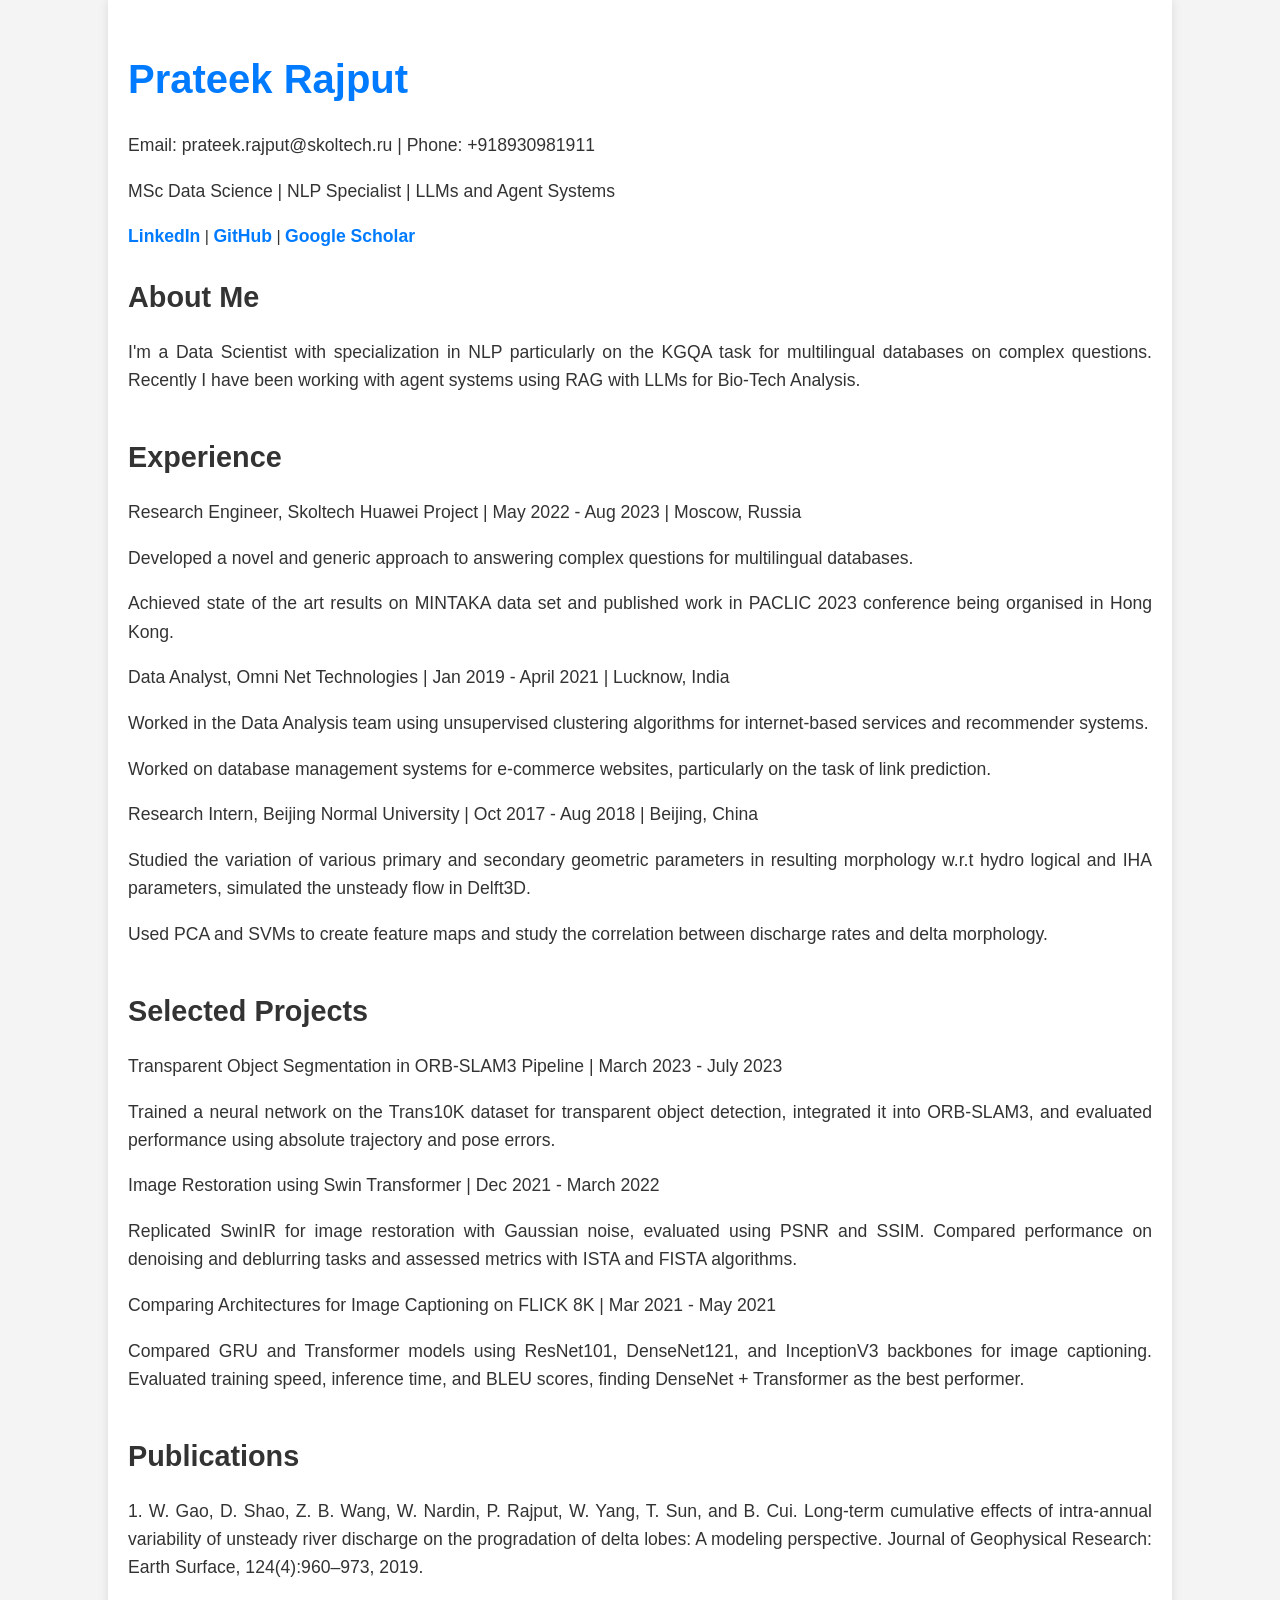
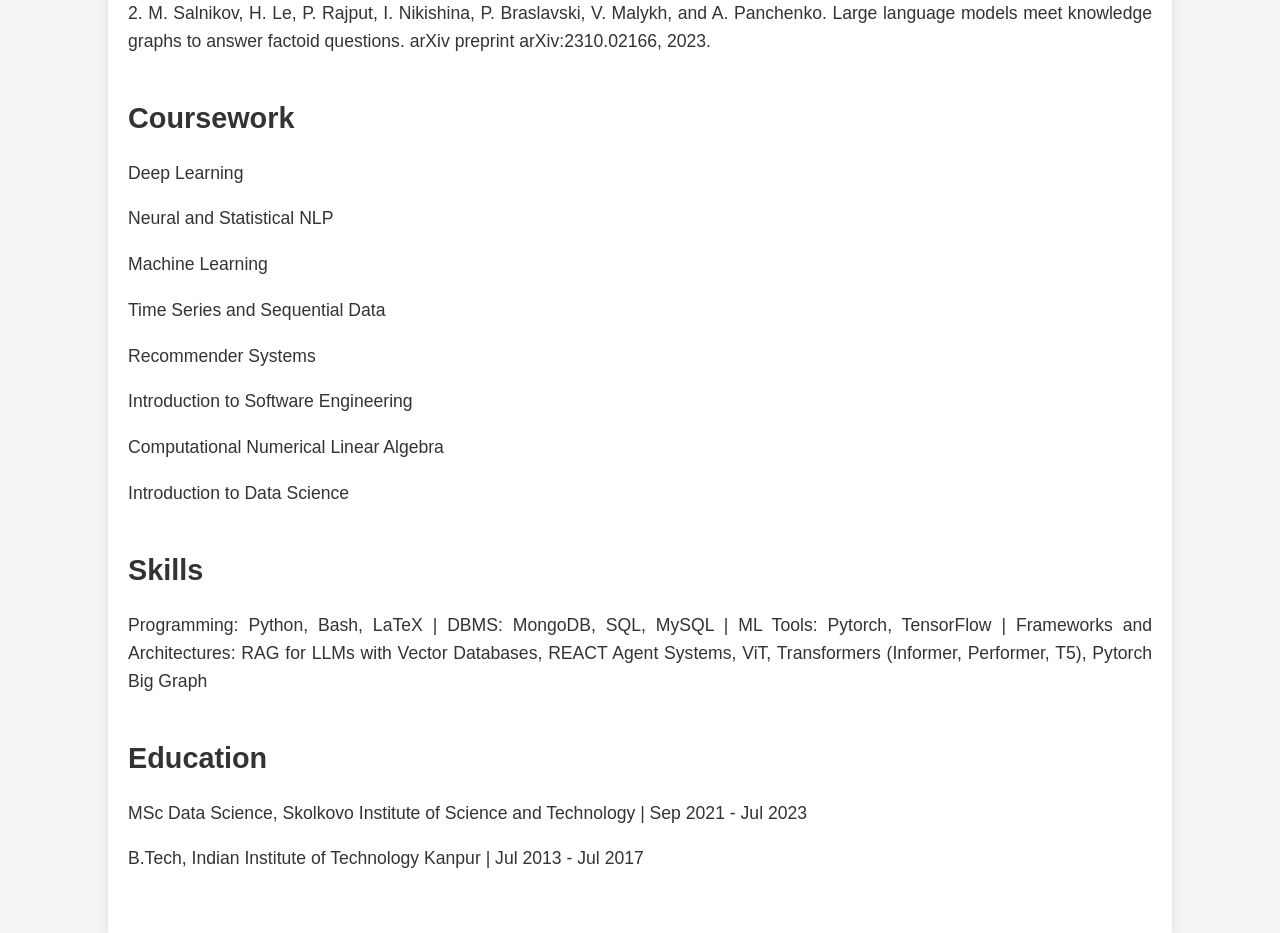
==== index.html @ d23acfc5 "resume up" ====
<!DOCTYPE html>
<html>
<head>
    <title>Prateek Rajput</title>
    <link rel="stylesheet" type="text/css" href="style.css">
</head>
<body>
    <div class="container">
        <h1>Prateek Rajput</h1>
        <p>Email: prateek.rajput@skoltech.ru | Phone: +918930981911</p>
        <p>MSc Data Science | NLP Specialist | LLMs and Agent Systems</p>
        <div class="social-links">
            <a href="https://www.linkedin.com/in/prateek-rajput-aa13436b/">LinkedIn</a> |
            <a href="https://github.com/pkrajput">GitHub</a> |
            <a href="https://scholar.google.com/citations?user=JIFPZRUAAAAJ&hl=en">Google Scholar</a>
        </div>
        <section>
            <h2>About Me</h2>
            <p>I'm a Data Scientist with specialization in NLP particularly on the KGQA task for multilingual databases on complex questions. Recently I have been working with agent systems using RAG with LLMs for Bio-Tech Analysis.</p>
        </section>
        <section>
            <h2>Experience</h2>
            <p>Research Engineer, Skoltech Huawei Project | May 2022 - Aug 2023 | Moscow, Russia</p>
            <p>Developed a novel and generic approach to answering complex questions for multilingual databases.</p>
            <p>Achieved state of the art results on MINTAKA data set and published work in PACLIC 2023 conference being organised in Hong Kong.</p>
            <p>Data Analyst, Omni Net Technologies | Jan 2019 - April 2021 | Lucknow, India</p>
            <p>Worked in the Data Analysis team using unsupervised clustering algorithms for internet-based services and recommender systems.</p>
            <p>Worked on database management systems for e-commerce websites, particularly on the task of link prediction.</p>
            <p>Research Intern, Beijing Normal University | Oct 2017 - Aug 2018 | Beijing, China</p>
            <p>Studied the variation of various primary and secondary geometric parameters in resulting morphology w.r.t hydro logical and IHA parameters, simulated the unsteady flow in Delft3D.</p>
            <p>Used PCA and SVMs to create feature maps and study the correlation between discharge rates and delta morphology.</p>
        </section>
        <section>
            <h2>Selected Projects</h2>
            <p>Transparent Object Segmentation in ORB-SLAM3 Pipeline | March 2023 - July 2023</p>
            <p>Trained a neural network on the Trans10K dataset for transparent object detection, integrated it into ORB-SLAM3, and evaluated performance using absolute trajectory and pose errors.</p>
            <p>Image Restoration using Swin Transformer | Dec 2021 - March 2022</p>
            <p>Replicated SwinIR for image restoration with Gaussian noise, evaluated using PSNR and SSIM. Compared performance on denoising and deblurring tasks and assessed metrics with ISTA and FISTA algorithms.</p>
            <p>Comparing Architectures for Image Captioning on FLICK 8K | Mar 2021 - May 2021</p>
            <p>Compared GRU and Transformer models using ResNet101, DenseNet121, and InceptionV3 backbones for image captioning. Evaluated training speed, inference time, and BLEU scores, finding DenseNet + Transformer as the best performer.</p>

        </section>
        <section>
            <h2>Publications</h2>
            <p>1. W. Gao, D. Shao, Z. B. Wang, W. Nardin, P. Rajput, W. Yang, T. Sun, and B. Cui. Long-term cumulative effects of intra-annual variability of unsteady river discharge on the progradation of delta lobes: A modeling perspective. Journal of Geophysical Research: Earth Surface, 124(4):960–973, 2019.</p>
            <p>2. M. Salnikov, H. Le, P. Rajput, I. Nikishina, P. Braslavski, V. Malykh, and A. Panchenko. Large language models meet knowledge graphs to answer factoid questions. arXiv preprint arXiv:2310.02166, 2023.</p>
        </section>
        <section>
            <h2>Coursework</h2>
            <p>Deep Learning</p>
            <p>Neural and Statistical NLP</p>
            <p>Machine Learning</p>
            <p>Time Series and Sequential Data</p>
            <p>Recommender Systems</p>
            <p>Introduction to Software Engineering</p>
            <p>Computational Numerical Linear Algebra</p>
            <p>Introduction to Data Science</p>

        </section>
        <section>
            <h2>Skills</h2>
            <p>Programming: Python, Bash, LaTeX | DBMS: MongoDB, SQL, MySQL | ML Tools: Pytorch, TensorFlow | Frameworks and Architectures: RAG for LLMs with Vector Databases, REACT Agent Systems, ViT, Transformers (Informer, Performer, T5), Pytorch Big Graph</p>
        </section>
        <section>
            <h2>Education</h2>
            <p>MSc Data Science, Skolkovo Institute of Science and Technology | Sep 2021 - Jul 2023</p>
            <p>B.Tech, Indian Institute of Technology Kanpur | Jul 2013 - Jul 2017</p>
        </section>
    </div>
</body>
</html>
---- style.css ----
body {
    font-family: 'Arial', sans-serif;
    background-color: #f4f4f4;
    color: #333;
    line-height: 1.6;
    margin: 0;
    padding: 0;
}

.container {
    width: 80%;
    margin: auto;
    background-color: white;
    padding: 20px;
    box-shadow: 0 0 10px rgba(0, 0, 0, 0.1);
}

h1 {
    color: #007bff;
    font-size: 2.5em;
    margin-bottom: 0.5em;
}

h2 {
    color: #333;
    font-size: 1.8em;
    margin-bottom: 0.3em;
}

p, a {
    font-size: 1.1em;
    color: #333;
}

.social-links {
    margin-bottom: 20px;
}

.social-links a {
    color: #007bff;
    text-decoration: none;
    font-weight: bold;
}

.social-links a:hover {
    color: #0056b3;
}

section {
    margin-bottom: 40px;
}

section p {
    margin-bottom: 10px;
    text-align: justify;
}

a:hover {
    text-decoration: underline;
}

@media screen and (max-width: 768px) {
    .container {
        width: 95%;
    }
}
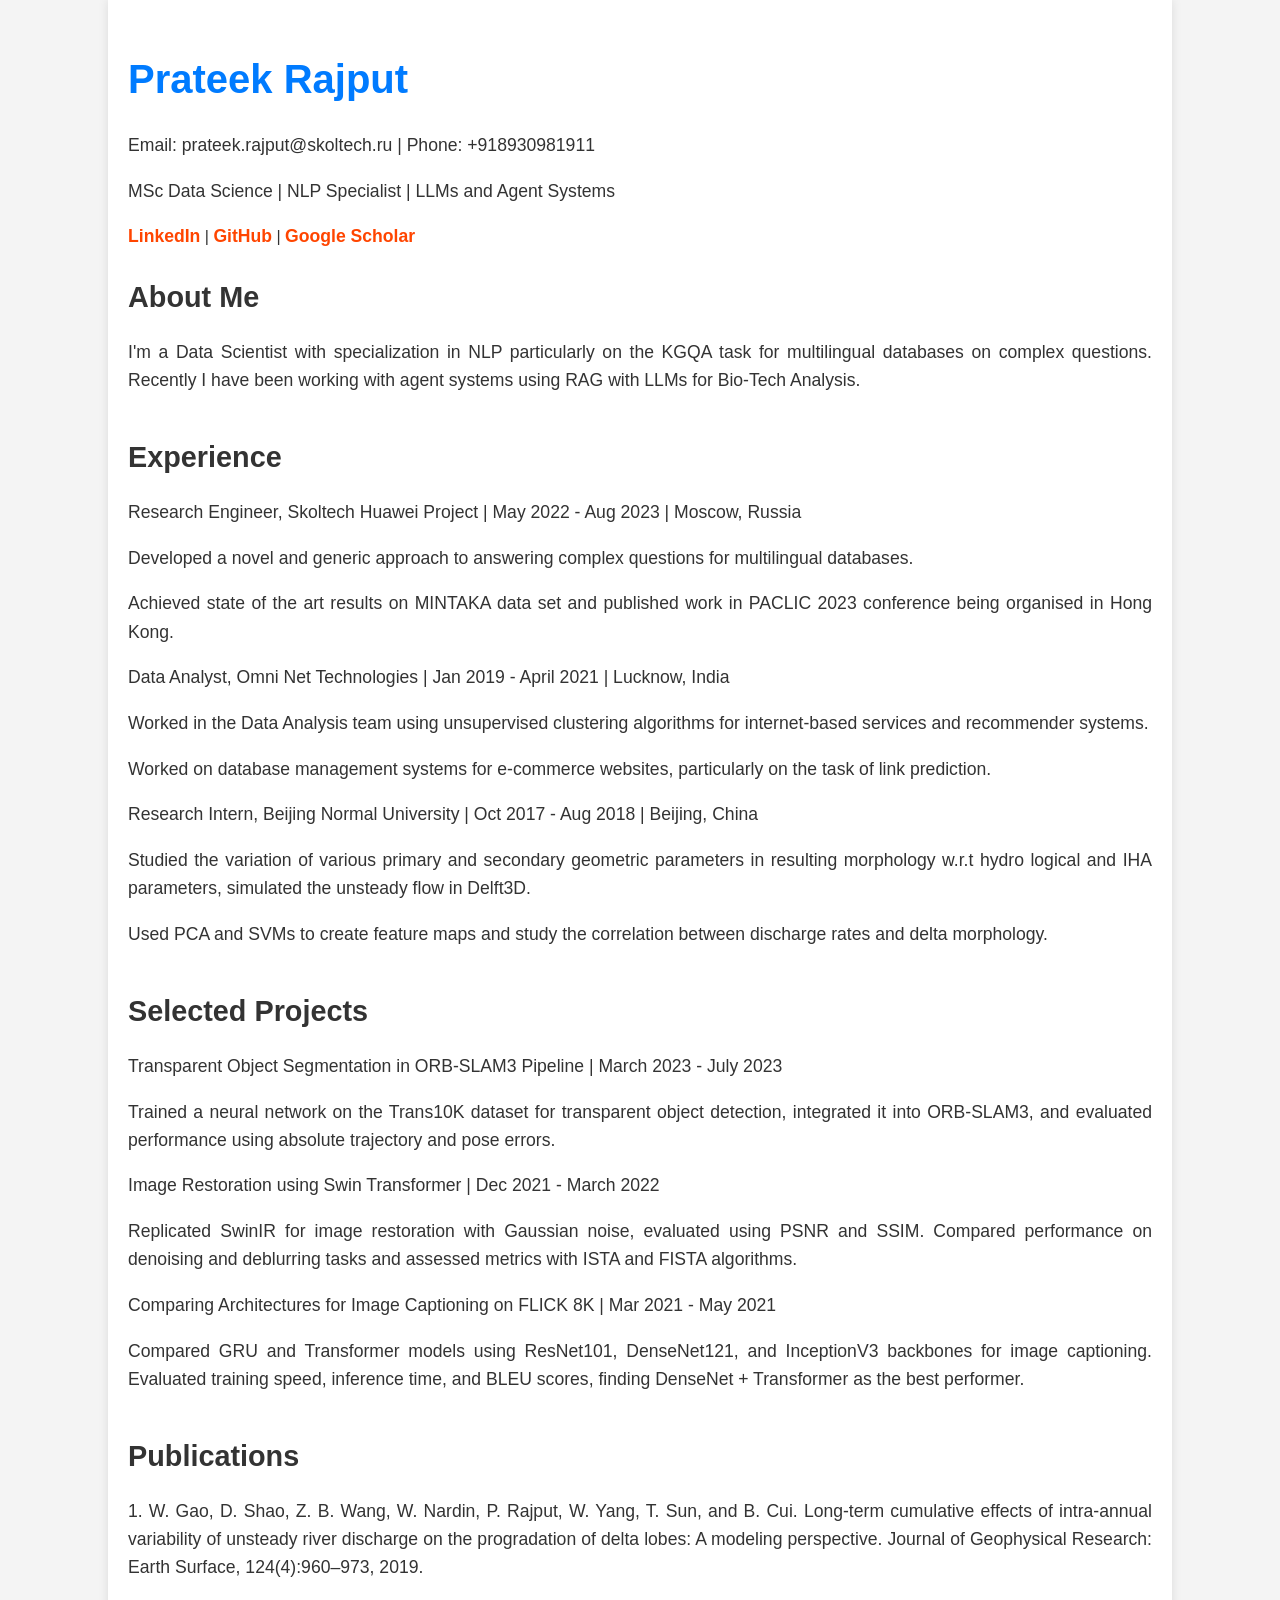
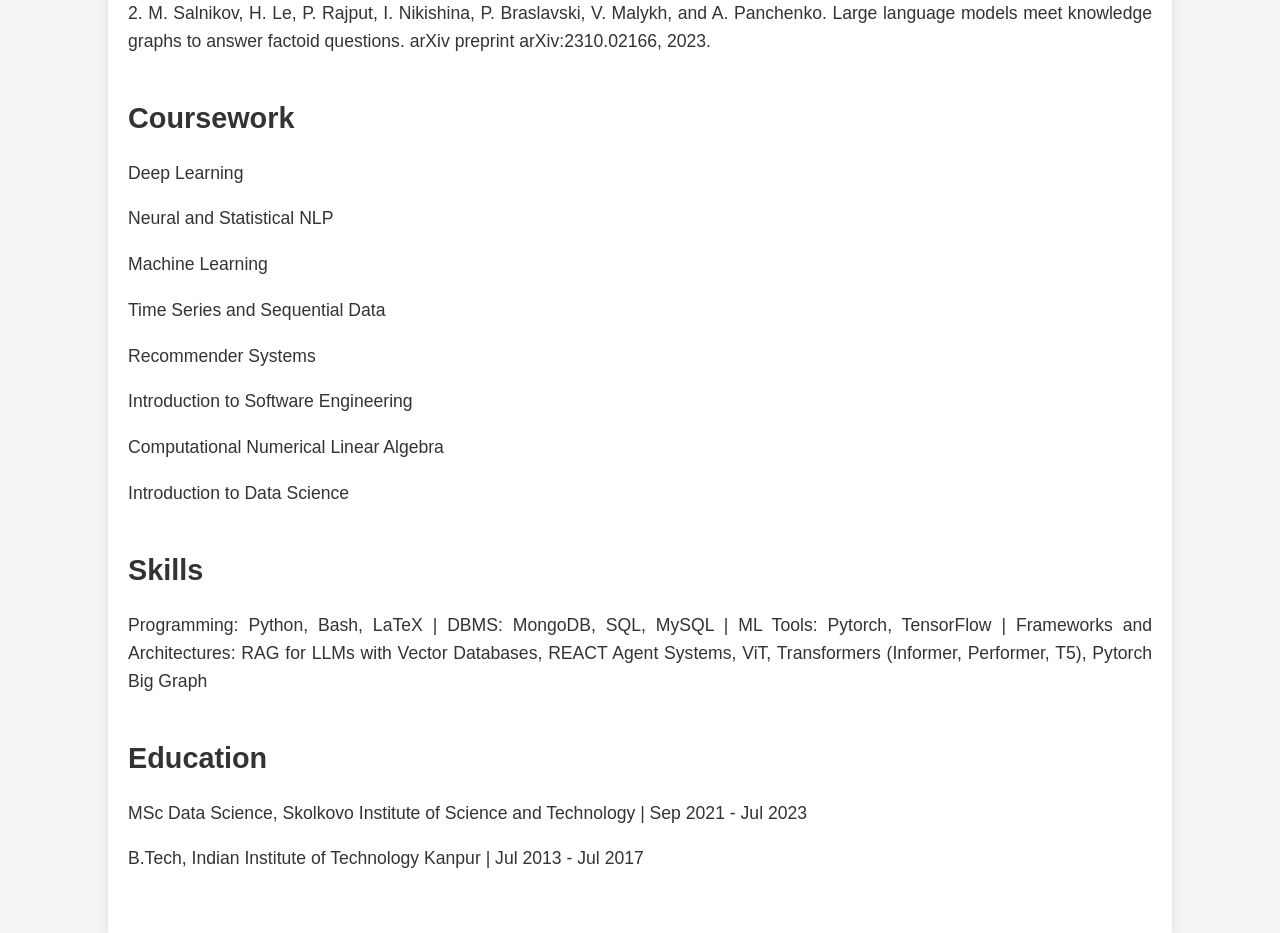
==== commit 50892a01: "alignment of profile" ====
--- a/index.html
+++ b/index.html
@@ -1,71 +1,70 @@
 <!DOCTYPE html>
+
 <html>
 <head>
-    <title>Prateek Rajput</title>
-    <link rel="stylesheet" type="text/css" href="style.css">
+<title>Prateek Rajput</title>
+<link href="style.css" rel="stylesheet" type="text/css"/>
 </head>
 <body>
-    <div class="container">
-        <h1>Prateek Rajput</h1>
-        <p>Email: prateek.rajput@skoltech.ru | Phone: +918930981911</p>
-        <p>MSc Data Science | NLP Specialist | LLMs and Agent Systems</p>
-        <div class="social-links">
-            <a href="https://www.linkedin.com/in/prateek-rajput-aa13436b/">LinkedIn</a> |
+<div class="container">
+<h1>Prateek Rajput</h1>
+<p>Email: prateek.rajput@skoltech.ru | Phone: +918930981911</p>
+<p>MSc Data Science | NLP Specialist | LLMs and Agent Systems</p>
+<div class="social-links">
+<a href="https://www.linkedin.com/in/prateek-rajput-aa13436b/">LinkedIn</a> |
             <a href="https://github.com/pkrajput">GitHub</a> |
-            <a href="https://scholar.google.com/citations?user=JIFPZRUAAAAJ&hl=en">Google Scholar</a>
-        </div>
-        <section>
-            <h2>About Me</h2>
-            <p>I'm a Data Scientist with specialization in NLP particularly on the KGQA task for multilingual databases on complex questions. Recently I have been working with agent systems using RAG with LLMs for Bio-Tech Analysis.</p>
-        </section>
-        <section>
-            <h2>Experience</h2>
-            <p>Research Engineer, Skoltech Huawei Project | May 2022 - Aug 2023 | Moscow, Russia</p>
-            <p>Developed a novel and generic approach to answering complex questions for multilingual databases.</p>
-            <p>Achieved state of the art results on MINTAKA data set and published work in PACLIC 2023 conference being organised in Hong Kong.</p>
-            <p>Data Analyst, Omni Net Technologies | Jan 2019 - April 2021 | Lucknow, India</p>
-            <p>Worked in the Data Analysis team using unsupervised clustering algorithms for internet-based services and recommender systems.</p>
-            <p>Worked on database management systems for e-commerce websites, particularly on the task of link prediction.</p>
-            <p>Research Intern, Beijing Normal University | Oct 2017 - Aug 2018 | Beijing, China</p>
-            <p>Studied the variation of various primary and secondary geometric parameters in resulting morphology w.r.t hydro logical and IHA parameters, simulated the unsteady flow in Delft3D.</p>
-            <p>Used PCA and SVMs to create feature maps and study the correlation between discharge rates and delta morphology.</p>
-        </section>
-        <section>
-            <h2>Selected Projects</h2>
-            <p>Transparent Object Segmentation in ORB-SLAM3 Pipeline | March 2023 - July 2023</p>
-            <p>Trained a neural network on the Trans10K dataset for transparent object detection, integrated it into ORB-SLAM3, and evaluated performance using absolute trajectory and pose errors.</p>
-            <p>Image Restoration using Swin Transformer | Dec 2021 - March 2022</p>
-            <p>Replicated SwinIR for image restoration with Gaussian noise, evaluated using PSNR and SSIM. Compared performance on denoising and deblurring tasks and assessed metrics with ISTA and FISTA algorithms.</p>
-            <p>Comparing Architectures for Image Captioning on FLICK 8K | Mar 2021 - May 2021</p>
-            <p>Compared GRU and Transformer models using ResNet101, DenseNet121, and InceptionV3 backbones for image captioning. Evaluated training speed, inference time, and BLEU scores, finding DenseNet + Transformer as the best performer.</p>
-
-        </section>
-        <section>
-            <h2>Publications</h2>
-            <p>1. W. Gao, D. Shao, Z. B. Wang, W. Nardin, P. Rajput, W. Yang, T. Sun, and B. Cui. Long-term cumulative effects of intra-annual variability of unsteady river discharge on the progradation of delta lobes: A modeling perspective. Journal of Geophysical Research: Earth Surface, 124(4):960–973, 2019.</p>
-            <p>2. M. Salnikov, H. Le, P. Rajput, I. Nikishina, P. Braslavski, V. Malykh, and A. Panchenko. Large language models meet knowledge graphs to answer factoid questions. arXiv preprint arXiv:2310.02166, 2023.</p>
-        </section>
-        <section>
-            <h2>Coursework</h2>
-            <p>Deep Learning</p>
-            <p>Neural and Statistical NLP</p>
-            <p>Machine Learning</p>
-            <p>Time Series and Sequential Data</p>
-            <p>Recommender Systems</p>
-            <p>Introduction to Software Engineering</p>
-            <p>Computational Numerical Linear Algebra</p>
-            <p>Introduction to Data Science</p>
-
-        </section>
-        <section>
-            <h2>Skills</h2>
-            <p>Programming: Python, Bash, LaTeX | DBMS: MongoDB, SQL, MySQL | ML Tools: Pytorch, TensorFlow | Frameworks and Architectures: RAG for LLMs with Vector Databases, REACT Agent Systems, ViT, Transformers (Informer, Performer, T5), Pytorch Big Graph</p>
-        </section>
-        <section>
-            <h2>Education</h2>
-            <p>MSc Data Science, Skolkovo Institute of Science and Technology | Sep 2021 - Jul 2023</p>
-            <p>B.Tech, Indian Institute of Technology Kanpur | Jul 2013 - Jul 2017</p>
-        </section>
-    </div>
+            <a href="https://scholar.google.com/citations?user=JIFPZRUAAAAJ&amp;hl=en">Google Scholar</a>
+</div>
+<section>
+<h2>About Me</h2>
+<p>I'm a Data Scientist with specialization in NLP particularly on the KGQA task for multilingual databases on complex questions. Recently I have been working with agent systems using RAG with LLMs for Bio-Tech Analysis.</p>
+</section>
+<section>
+<h2>Experience</h2>
+<p>Research Engineer, Skoltech Huawei Project | May 2022 - Aug 2023 | Moscow, Russia</p>
+<p>Developed a novel and generic approach to answering complex questions for multilingual databases.</p>
+<p>Achieved state of the art results on MINTAKA data set and published work in PACLIC 2023 conference being organised in Hong Kong.</p>
+<p>Data Analyst, Omni Net Technologies | Jan 2019 - April 2021 | Lucknow, India</p>
+<p>Worked in the Data Analysis team using unsupervised clustering algorithms for internet-based services and recommender systems.</p>
+<p>Worked on database management systems for e-commerce websites, particularly on the task of link prediction.</p>
+<p>Research Intern, Beijing Normal University | Oct 2017 - Aug 2018 | Beijing, China</p>
+<p>Studied the variation of various primary and secondary geometric parameters in resulting morphology w.r.t hydro logical and IHA parameters, simulated the unsteady flow in Delft3D.</p>
+<p>Used PCA and SVMs to create feature maps and study the correlation between discharge rates and delta morphology.</p>
+</section>
+<section>
+<h2>Selected Projects</h2>
+<p>Transparent Object Segmentation in ORB-SLAM3 Pipeline | March 2023 - July 2023</p>
+<p>Trained a neural network on the Trans10K dataset for transparent object detection, integrated it into ORB-SLAM3, and evaluated performance using absolute trajectory and pose errors.</p>
+<p>Image Restoration using Swin Transformer | Dec 2021 - March 2022</p>
+<p>Replicated SwinIR for image restoration with Gaussian noise, evaluated using PSNR and SSIM. Compared performance on denoising and deblurring tasks and assessed metrics with ISTA and FISTA algorithms.</p>
+<p>Comparing Architectures for Image Captioning on FLICK 8K | Mar 2021 - May 2021</p>
+<p>Compared GRU and Transformer models using ResNet101, DenseNet121, and InceptionV3 backbones for image captioning. Evaluated training speed, inference time, and BLEU scores, finding DenseNet + Transformer as the best performer.</p>
+</section>
+<section>
+<h2>Publications</h2>
+<p>1. W. Gao, D. Shao, Z. B. Wang, W. Nardin, P. Rajput, W. Yang, T. Sun, and B. Cui. Long-term cumulative effects of intra-annual variability of unsteady river discharge on the progradation of delta lobes: A modeling perspective. Journal of Geophysical Research: Earth Surface, 124(4):960–973, 2019.</p>
+<p>2. M. Salnikov, H. Le, P. Rajput, I. Nikishina, P. Braslavski, V. Malykh, and A. Panchenko. Large language models meet knowledge graphs to answer factoid questions. arXiv preprint arXiv:2310.02166, 2023.</p>
+</section>
+<section>
+<h2>Coursework</h2>
+<p>Deep Learning</p>
+<p>Neural and Statistical NLP</p>
+<p>Machine Learning</p>
+<p>Time Series and Sequential Data</p>
+<p>Recommender Systems</p>
+<p>Introduction to Software Engineering</p>
+<p>Computational Numerical Linear Algebra</p>
+<p>Introduction to Data Science</p>
+</section>
+<section>
+<h2>Skills</h2>
+<p>Programming: Python, Bash, LaTeX | DBMS: MongoDB, SQL, MySQL | ML Tools: Pytorch, TensorFlow | Frameworks and Architectures: RAG for LLMs with Vector Databases, REACT Agent Systems, ViT, Transformers (Informer, Performer, T5), Pytorch Big Graph</p>
+</section>
+<section>
+<h2>Education</h2>
+<p>MSc Data Science, Skolkovo Institute of Science and Technology | Sep 2021 - Jul 2023</p>
+<p>B.Tech, Indian Institute of Technology Kanpur | Jul 2013 - Jul 2017</p>
+</section>
+</div>
 </body>
 </html>
--- a/style.css
+++ b/style.css
@@ -36,14 +36,15 @@
     margin-bottom: 20px;
 }
 
-.social-links a {
-    color: #007bff;
+.social-links a, a {
+    color: #ff4500; /* Distinct color for links */
     text-decoration: none;
     font-weight: bold;
 }
 
-.social-links a:hover {
-    color: #0056b3;
+.social-links a:hover, a:hover {
+    color: #cc3700;
+    text-decoration: underline;
 }
 
 section {
@@ -55,8 +56,19 @@
     text-align: justify;
 }
 
-a:hover {
-    text-decoration: underline;
+/* Specific styles for Experience and Projects */
+section p.date-header {
+    font-size: 1.2em;
+    margin-bottom: 5px; /* Less spacing for header */
+}
+
+section p.description {
+    margin-top: 0px; /* More spacing for description */
+}
+
+/* Publications text color */
+section h2.publications {
+    color: #008080;
 }
 
 @media screen and (max-width: 768px) {
@@ -64,3 +76,6 @@
         width: 95%;
     }
 }
+
+
+.smaller-text { font-size: 0.9em; }
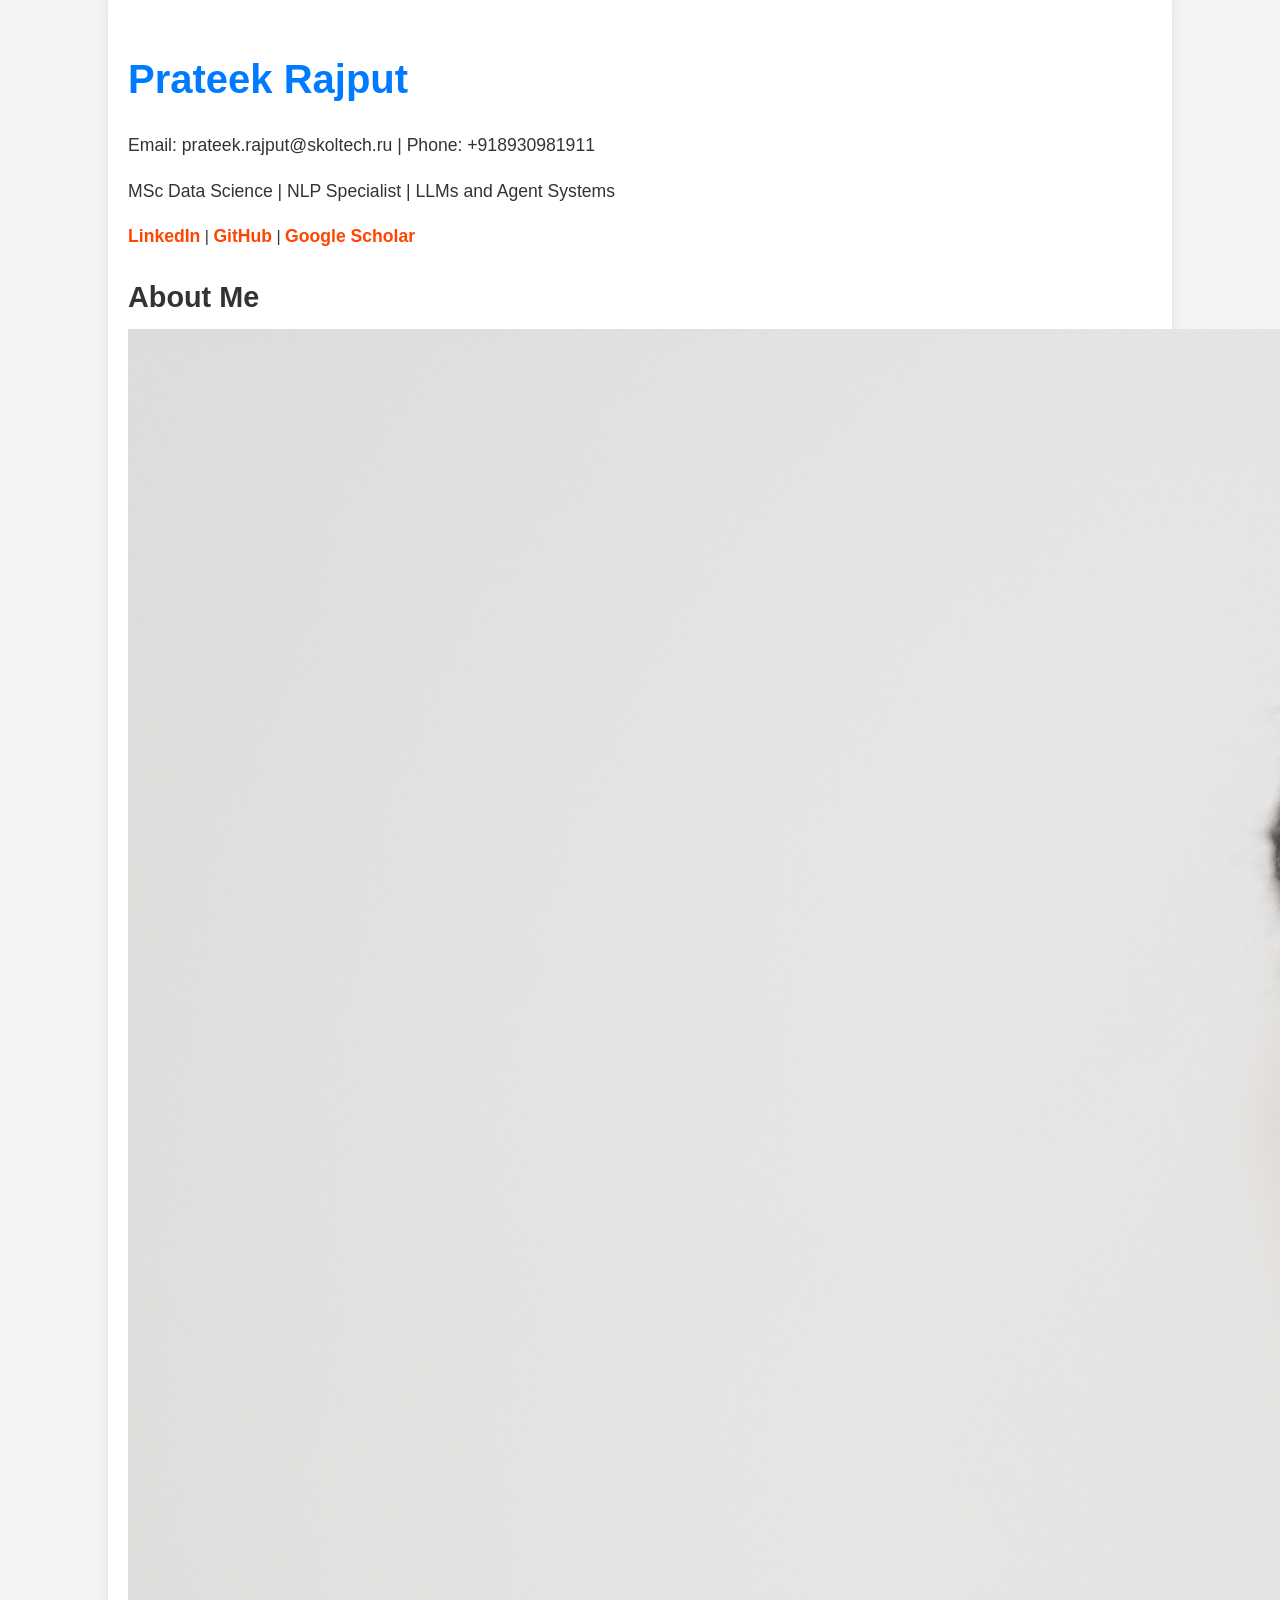
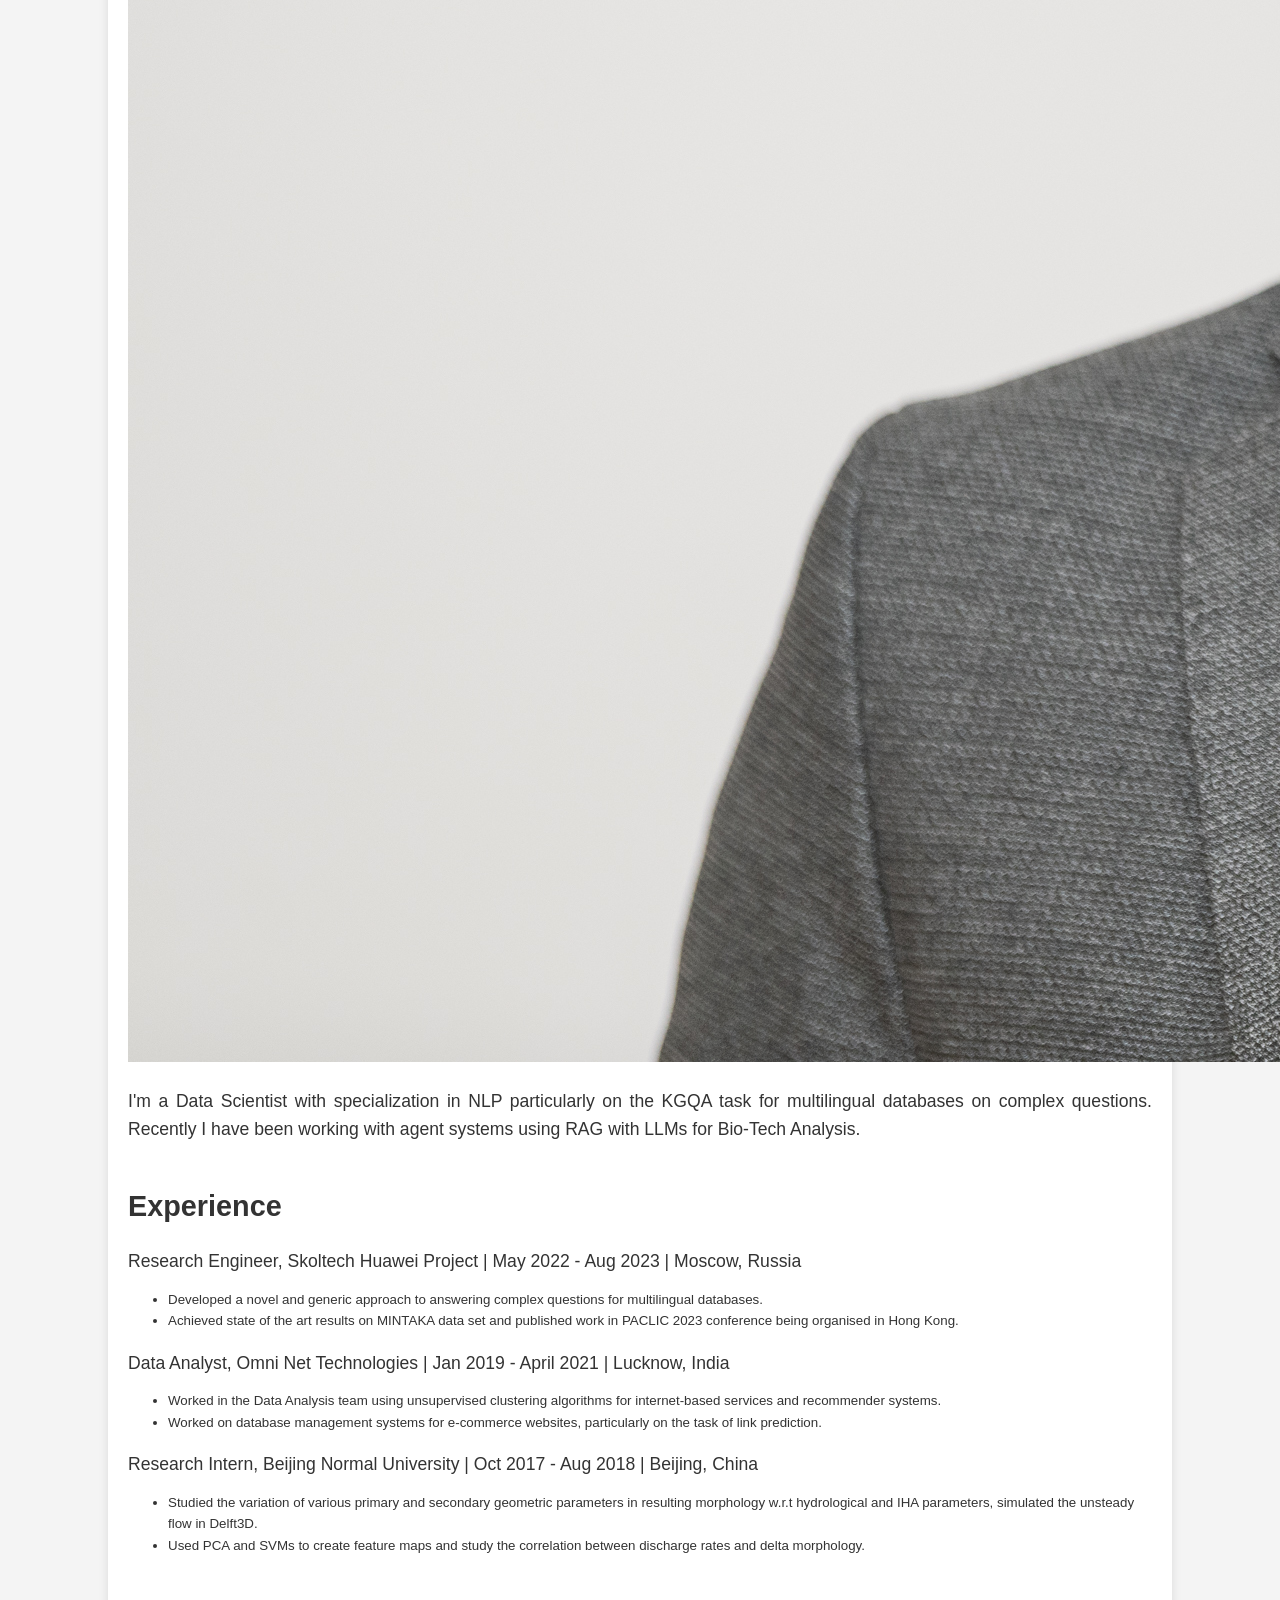
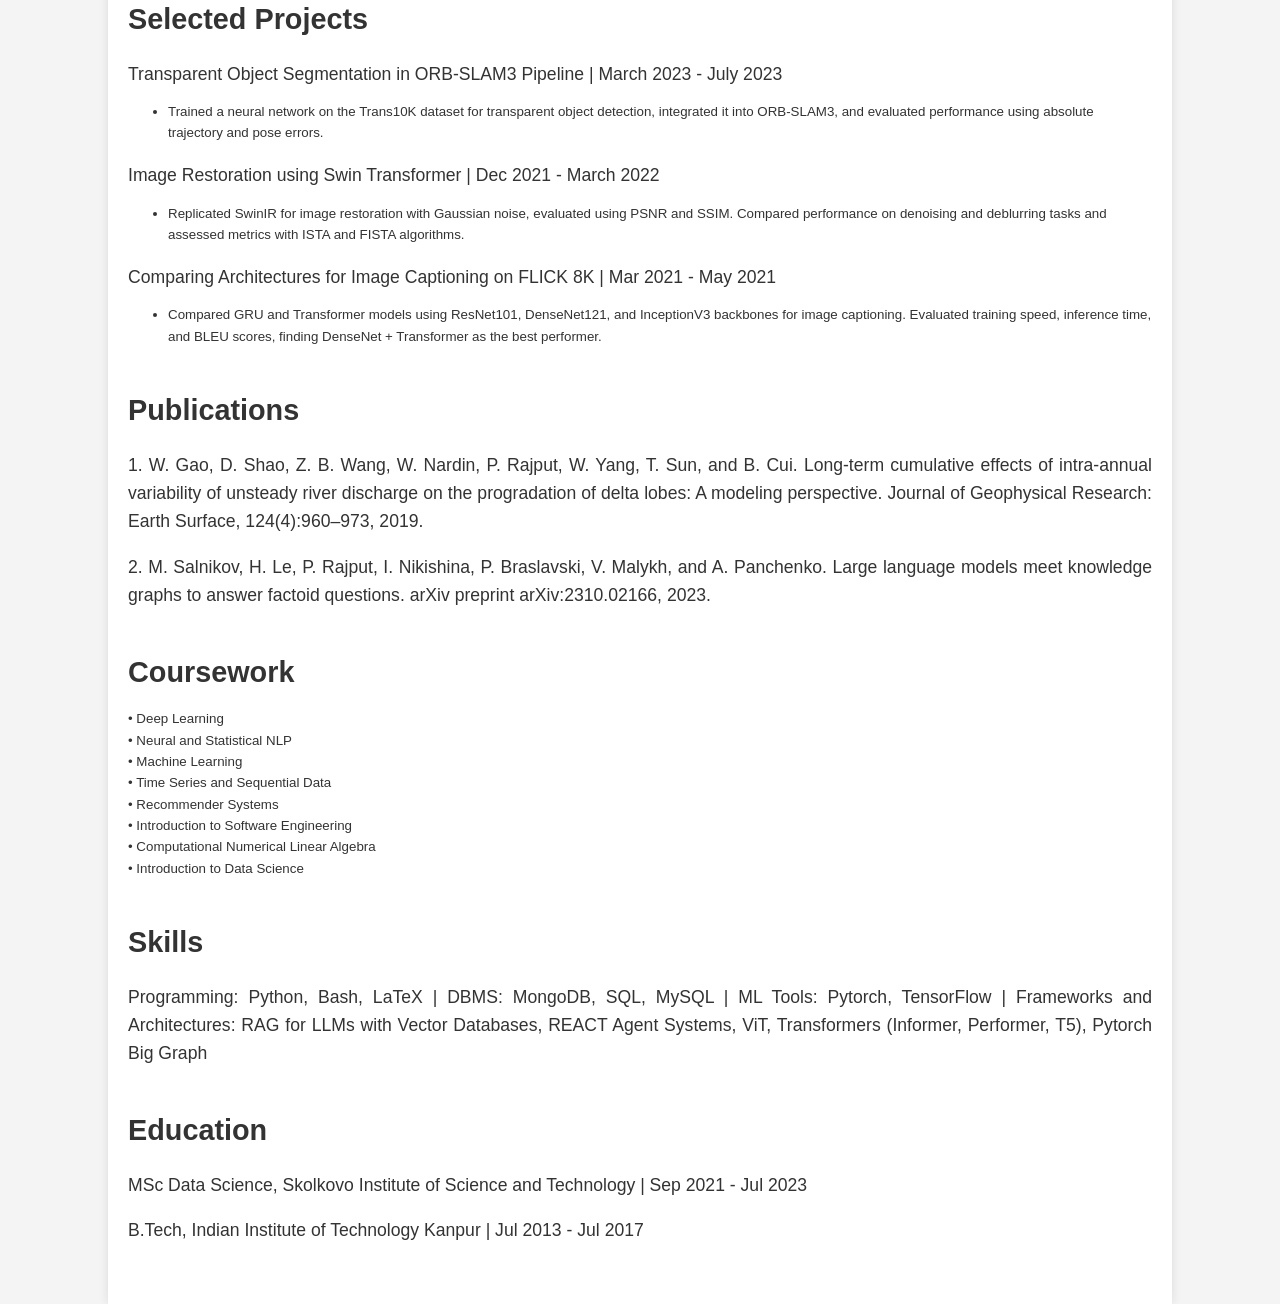
==== commit 1e3d15b6: "image added" ====
--- a/index.html
+++ b/index.html
@@ -7,64 +7,80 @@
 </head>
 <body>
 <div class="container">
-<h1>Prateek Rajput</h1>
-<p>Email: prateek.rajput@skoltech.ru | Phone: +918930981911</p>
-<p>MSc Data Science | NLP Specialist | LLMs and Agent Systems</p>
-<div class="social-links">
-<a href="https://www.linkedin.com/in/prateek-rajput-aa13436b/">LinkedIn</a> |
-            <a href="https://github.com/pkrajput">GitHub</a> |
-            <a href="https://scholar.google.com/citations?user=JIFPZRUAAAAJ&amp;hl=en">Google Scholar</a>
-</div>
-<section>
-<h2>About Me</h2>
-<p>I'm a Data Scientist with specialization in NLP particularly on the KGQA task for multilingual databases on complex questions. Recently I have been working with agent systems using RAG with LLMs for Bio-Tech Analysis.</p>
-</section>
-<section>
-<h2>Experience</h2>
-<p>Research Engineer, Skoltech Huawei Project | May 2022 - Aug 2023 | Moscow, Russia</p>
-<p>Developed a novel and generic approach to answering complex questions for multilingual databases.</p>
-<p>Achieved state of the art results on MINTAKA data set and published work in PACLIC 2023 conference being organised in Hong Kong.</p>
-<p>Data Analyst, Omni Net Technologies | Jan 2019 - April 2021 | Lucknow, India</p>
-<p>Worked in the Data Analysis team using unsupervised clustering algorithms for internet-based services and recommender systems.</p>
-<p>Worked on database management systems for e-commerce websites, particularly on the task of link prediction.</p>
-<p>Research Intern, Beijing Normal University | Oct 2017 - Aug 2018 | Beijing, China</p>
-<p>Studied the variation of various primary and secondary geometric parameters in resulting morphology w.r.t hydro logical and IHA parameters, simulated the unsteady flow in Delft3D.</p>
-<p>Used PCA and SVMs to create feature maps and study the correlation between discharge rates and delta morphology.</p>
-</section>
-<section>
-<h2>Selected Projects</h2>
-<p>Transparent Object Segmentation in ORB-SLAM3 Pipeline | March 2023 - July 2023</p>
-<p>Trained a neural network on the Trans10K dataset for transparent object detection, integrated it into ORB-SLAM3, and evaluated performance using absolute trajectory and pose errors.</p>
-<p>Image Restoration using Swin Transformer | Dec 2021 - March 2022</p>
-<p>Replicated SwinIR for image restoration with Gaussian noise, evaluated using PSNR and SSIM. Compared performance on denoising and deblurring tasks and assessed metrics with ISTA and FISTA algorithms.</p>
-<p>Comparing Architectures for Image Captioning on FLICK 8K | Mar 2021 - May 2021</p>
-<p>Compared GRU and Transformer models using ResNet101, DenseNet121, and InceptionV3 backbones for image captioning. Evaluated training speed, inference time, and BLEU scores, finding DenseNet + Transformer as the best performer.</p>
-</section>
-<section>
-<h2>Publications</h2>
-<p>1. W. Gao, D. Shao, Z. B. Wang, W. Nardin, P. Rajput, W. Yang, T. Sun, and B. Cui. Long-term cumulative effects of intra-annual variability of unsteady river discharge on the progradation of delta lobes: A modeling perspective. Journal of Geophysical Research: Earth Surface, 124(4):960–973, 2019.</p>
-<p>2. M. Salnikov, H. Le, P. Rajput, I. Nikishina, P. Braslavski, V. Malykh, and A. Panchenko. Large language models meet knowledge graphs to answer factoid questions. arXiv preprint arXiv:2310.02166, 2023.</p>
-</section>
-<section>
-<h2>Coursework</h2>
-<p>Deep Learning</p>
-<p>Neural and Statistical NLP</p>
-<p>Machine Learning</p>
-<p>Time Series and Sequential Data</p>
-<p>Recommender Systems</p>
-<p>Introduction to Software Engineering</p>
-<p>Computational Numerical Linear Algebra</p>
-<p>Introduction to Data Science</p>
-</section>
-<section>
-<h2>Skills</h2>
-<p>Programming: Python, Bash, LaTeX | DBMS: MongoDB, SQL, MySQL | ML Tools: Pytorch, TensorFlow | Frameworks and Architectures: RAG for LLMs with Vector Databases, REACT Agent Systems, ViT, Transformers (Informer, Performer, T5), Pytorch Big Graph</p>
-</section>
-<section>
-<h2>Education</h2>
-<p>MSc Data Science, Skolkovo Institute of Science and Technology | Sep 2021 - Jul 2023</p>
-<p>B.Tech, Indian Institute of Technology Kanpur | Jul 2013 - Jul 2017</p>
-</section>
-</div>
-</body>
-</html>
+    <h1>Prateek Rajput</h1>
+    <p>Email: prateek.rajput@skoltech.ru | Phone: +918930981911</p>
+    <p>MSc Data Science | NLP Specialist | LLMs and Agent Systems</p>
+    <div class="social-links">
+        <a href="https://www.linkedin.com/in/prateek-rajput-aa13436b/">LinkedIn</a> |
+        <a href="https://github.com/pkrajput">GitHub</a> |
+        <a href="https://scholar.google.com/citations?user=JIFPZRUAAAAJ&amp;hl=en">Google Scholar</a>
+    </div>
+    <section>
+        <h2>About Me</h2>
+        <img src="prateek.jpg" alt="Prateek Rajput">
+        <p>I'm a Data Scientist with specialization in NLP particularly on the KGQA task for multilingual databases on complex questions. Recently I have been working with agent systems using RAG with LLMs for Bio-Tech Analysis.</p>
+    </section>
+    <section>
+        <h2>Experience</h2>
+        <p>Research Engineer, Skoltech Huawei Project | May 2022 - Aug 2023 | Moscow, Russia</p>
+        <ul style="font-size: smaller;">
+            <li>Developed a novel and generic approach to answering complex questions for multilingual databases.</li>
+            <li>Achieved state of the art results on MINTAKA data set and published work in PACLIC 2023 conference being organised in Hong Kong.</li>
+        </ul>
+        <p>Data Analyst, Omni Net Technologies | Jan 2019 - April 2021 | Lucknow, India</p>
+        <ul style="font-size: smaller;">
+            <li>Worked in the Data Analysis team using unsupervised clustering algorithms for internet-based services and recommender systems.</li>
+            <li>Worked on database management systems for e-commerce websites, particularly on the task of link prediction.</li>
+        </ul>
+        <p>Research Intern, Beijing Normal University | Oct 2017 - Aug 2018 | Beijing, China</p>
+        <ul style="font-size: smaller;">
+            <li>Studied the variation of various primary and secondary geometric parameters in resulting morphology w.r.t hydrological and IHA parameters, simulated the unsteady flow in Delft3D.</li>
+            <li>Used PCA and SVMs to create feature maps and study the correlation between discharge rates and delta morphology.</li>
+        </ul>
+    </section>
+    <section>
+        <h2>Selected Projects</h2>
+        <p>Transparent Object Segmentation in ORB-SLAM3 Pipeline | March 2023 - July 2023</p>
+        <ul style="font-size: smaller;">
+            <li>Trained a neural network on the Trans10K dataset for transparent object detection, integrated it into ORB-SLAM3, and evaluated performance using absolute trajectory and pose errors.</li>
+        </ul>
+        <p>Image Restoration using Swin Transformer | Dec 2021 - March 2022</p>
+        <ul style="font-size: smaller;">
+            <li>Replicated SwinIR for image restoration with Gaussian noise, evaluated using PSNR and SSIM. Compared performance on denoising and deblurring tasks and assessed metrics with ISTA and FISTA algorithms.</li>
+        </ul>
+        <p>Comparing Architectures for Image Captioning on FLICK 8K | Mar 2021 - May 2021</p>
+        <ul style="font-size: smaller;">
+            <li>Compared GRU and Transformer models using ResNet101, DenseNet121, and InceptionV3 backbones for image captioning. Evaluated training speed, inference time, and BLEU scores, finding DenseNet + Transformer as the best performer.</li>
+        </ul>
+    </section>
+    <section>
+        <h2>
+            <h2>Publications</h2>
+            <p>1. W. Gao, D. Shao, Z. B. Wang, W. Nardin, P. Rajput, W. Yang, T. Sun, and B. Cui. Long-term cumulative effects of intra-annual variability of unsteady river discharge on the progradation of delta lobes: A modeling perspective. Journal of Geophysical Research: Earth Surface, 124(4):960–973, 2019.</p>
+            <p>2. M. Salnikov, H. Le, P. Rajput, I. Nikishina, P. Braslavski, V. Malykh, and A. Panchenko. Large language models meet knowledge graphs to answer factoid questions. arXiv preprint arXiv:2310.02166, 2023.</p>
+        </section>
+        <section>
+            <h2>Coursework</h2>
+            <p style="font-size: smaller;">
+                • Deep Learning<br>
+                • Neural and Statistical NLP<br>
+                • Machine Learning<br>
+                • Time Series and Sequential Data<br>
+                • Recommender Systems<br>
+                • Introduction to Software Engineering<br>
+                • Computational Numerical Linear Algebra<br>
+                • Introduction to Data Science
+            </p>
+        </section>
+        <section>
+            <h2>Skills</h2>
+            <p>Programming: Python, Bash, LaTeX | DBMS: MongoDB, SQL, MySQL | ML Tools: Pytorch, TensorFlow | Frameworks and Architectures: RAG for LLMs with Vector Databases, REACT Agent Systems, ViT, Transformers (Informer, Performer, T5), Pytorch Big Graph</p>
+        </section>
+        <section>
+            <h2>Education</h2>
+            <p>MSc Data Science, Skolkovo Institute of Science and Technology | Sep 2021 - Jul 2023</p>
+            <p>B.Tech, Indian Institute of Technology Kanpur | Jul 2013 - Jul 2017</p>
+        </section>
+    </div>
+    </body>
+    </html>
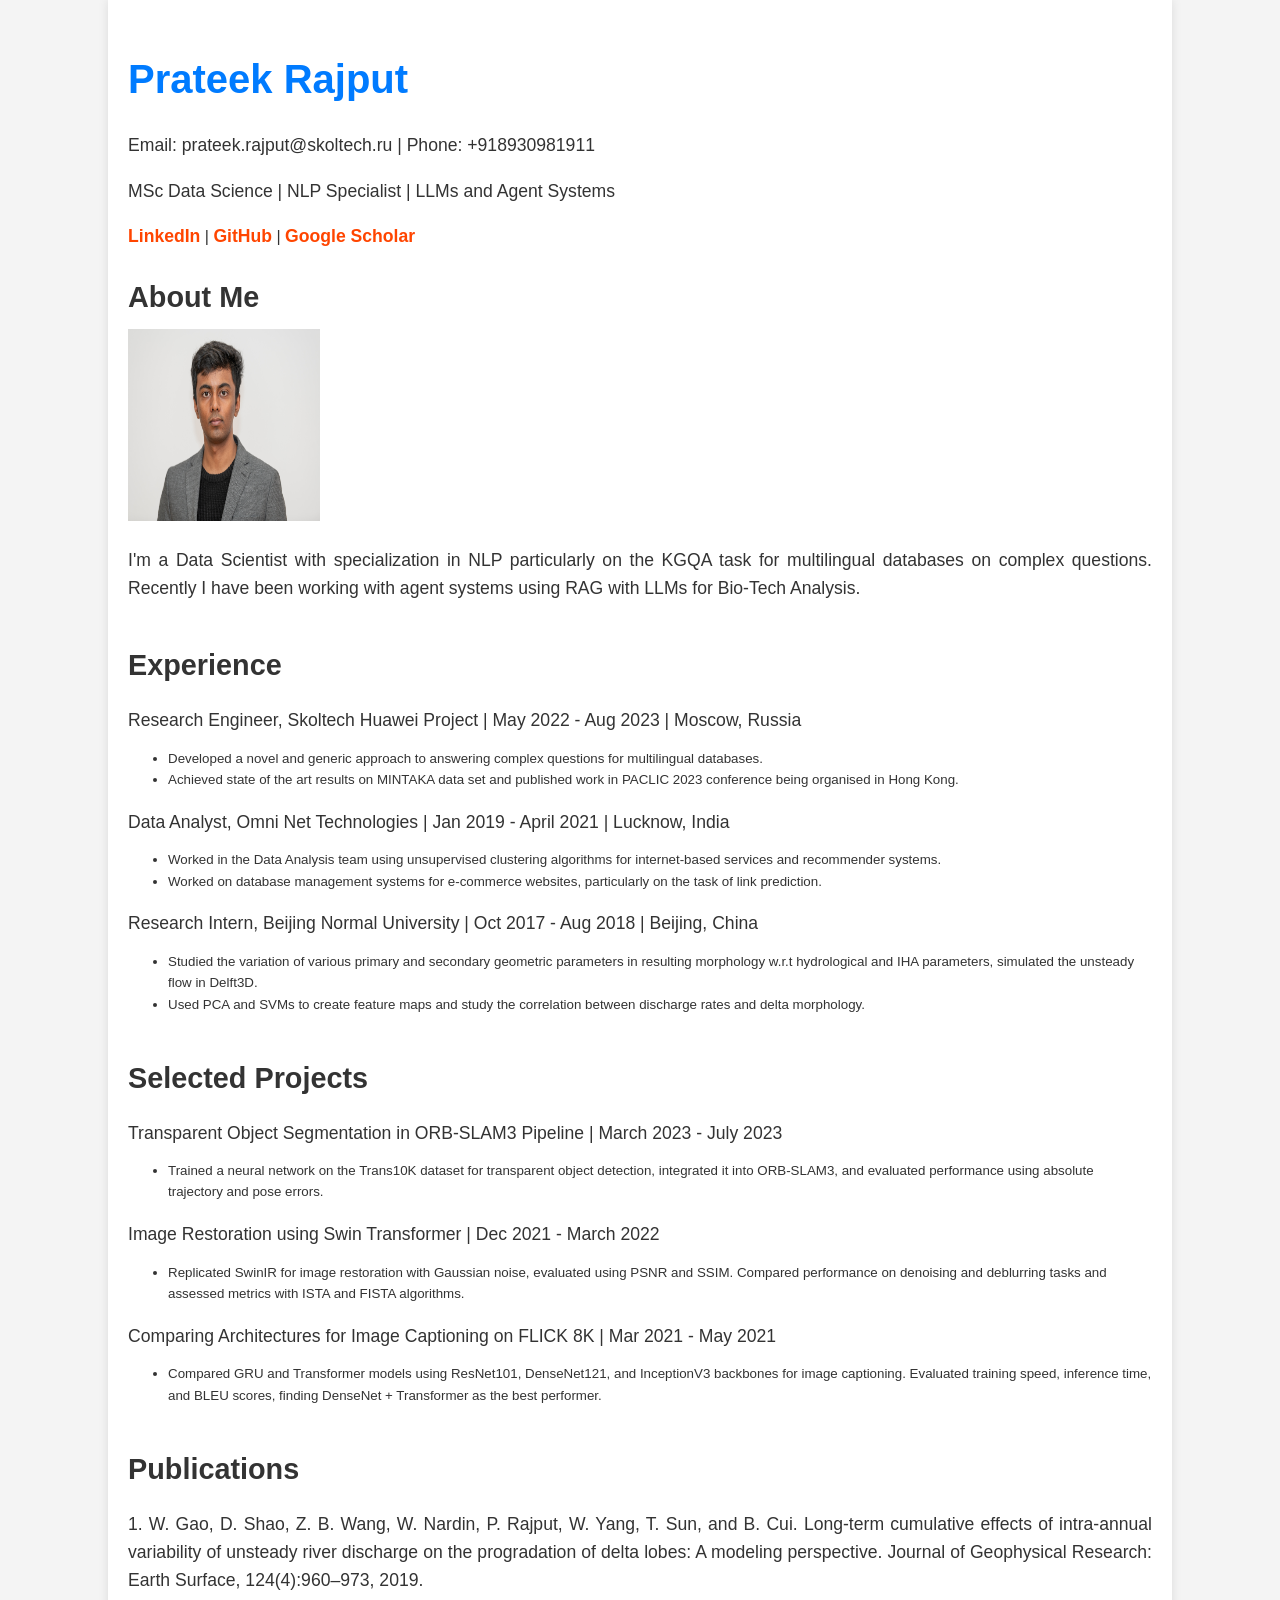
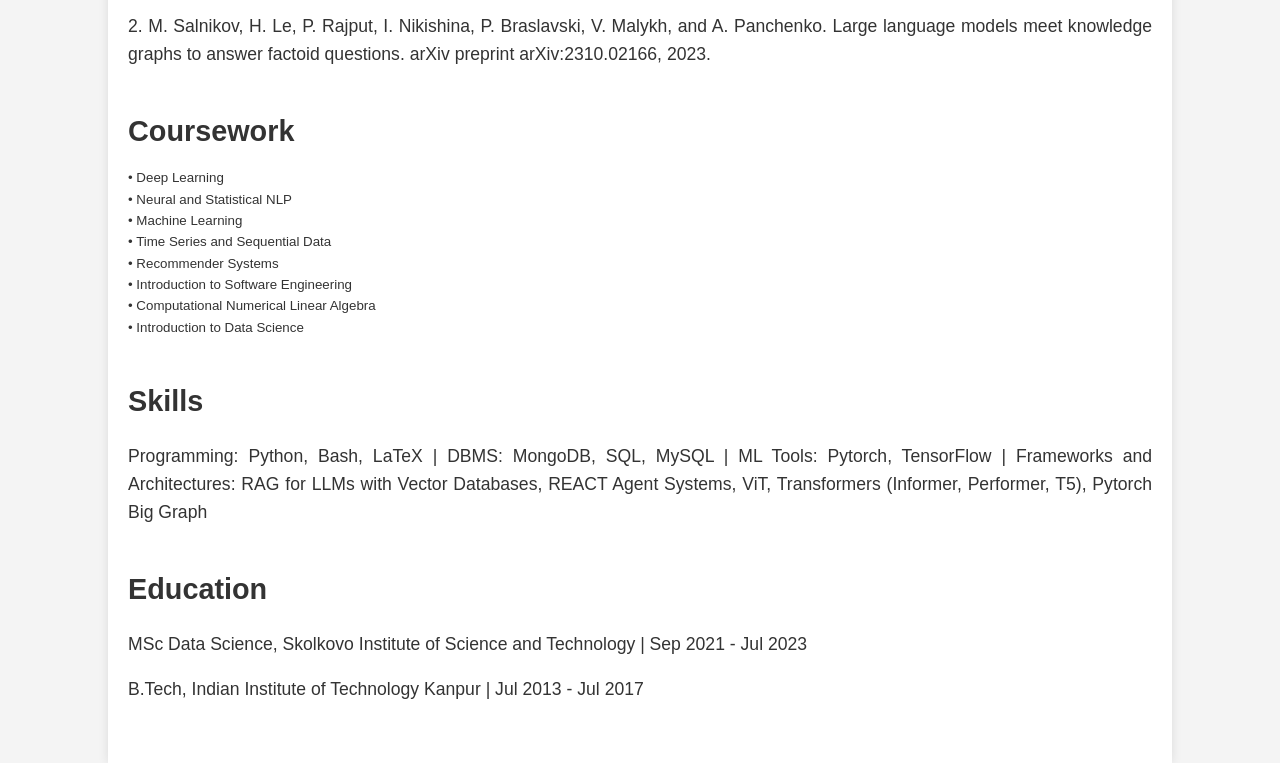
==== commit 15b9f5ab: "image size repaired" ====
--- a/index.html
+++ b/index.html
@@ -17,7 +17,7 @@
     </div>
     <section>
         <h2>About Me</h2>
-        <img src="prateek.jpg" alt="Prateek Rajput">
+        <img src="prateek.jpg" alt="Prateek Rajput" style="width: 192px; height: 192px;">
         <p>I'm a Data Scientist with specialization in NLP particularly on the KGQA task for multilingual databases on complex questions. Recently I have been working with agent systems using RAG with LLMs for Bio-Tech Analysis.</p>
     </section>
     <section>
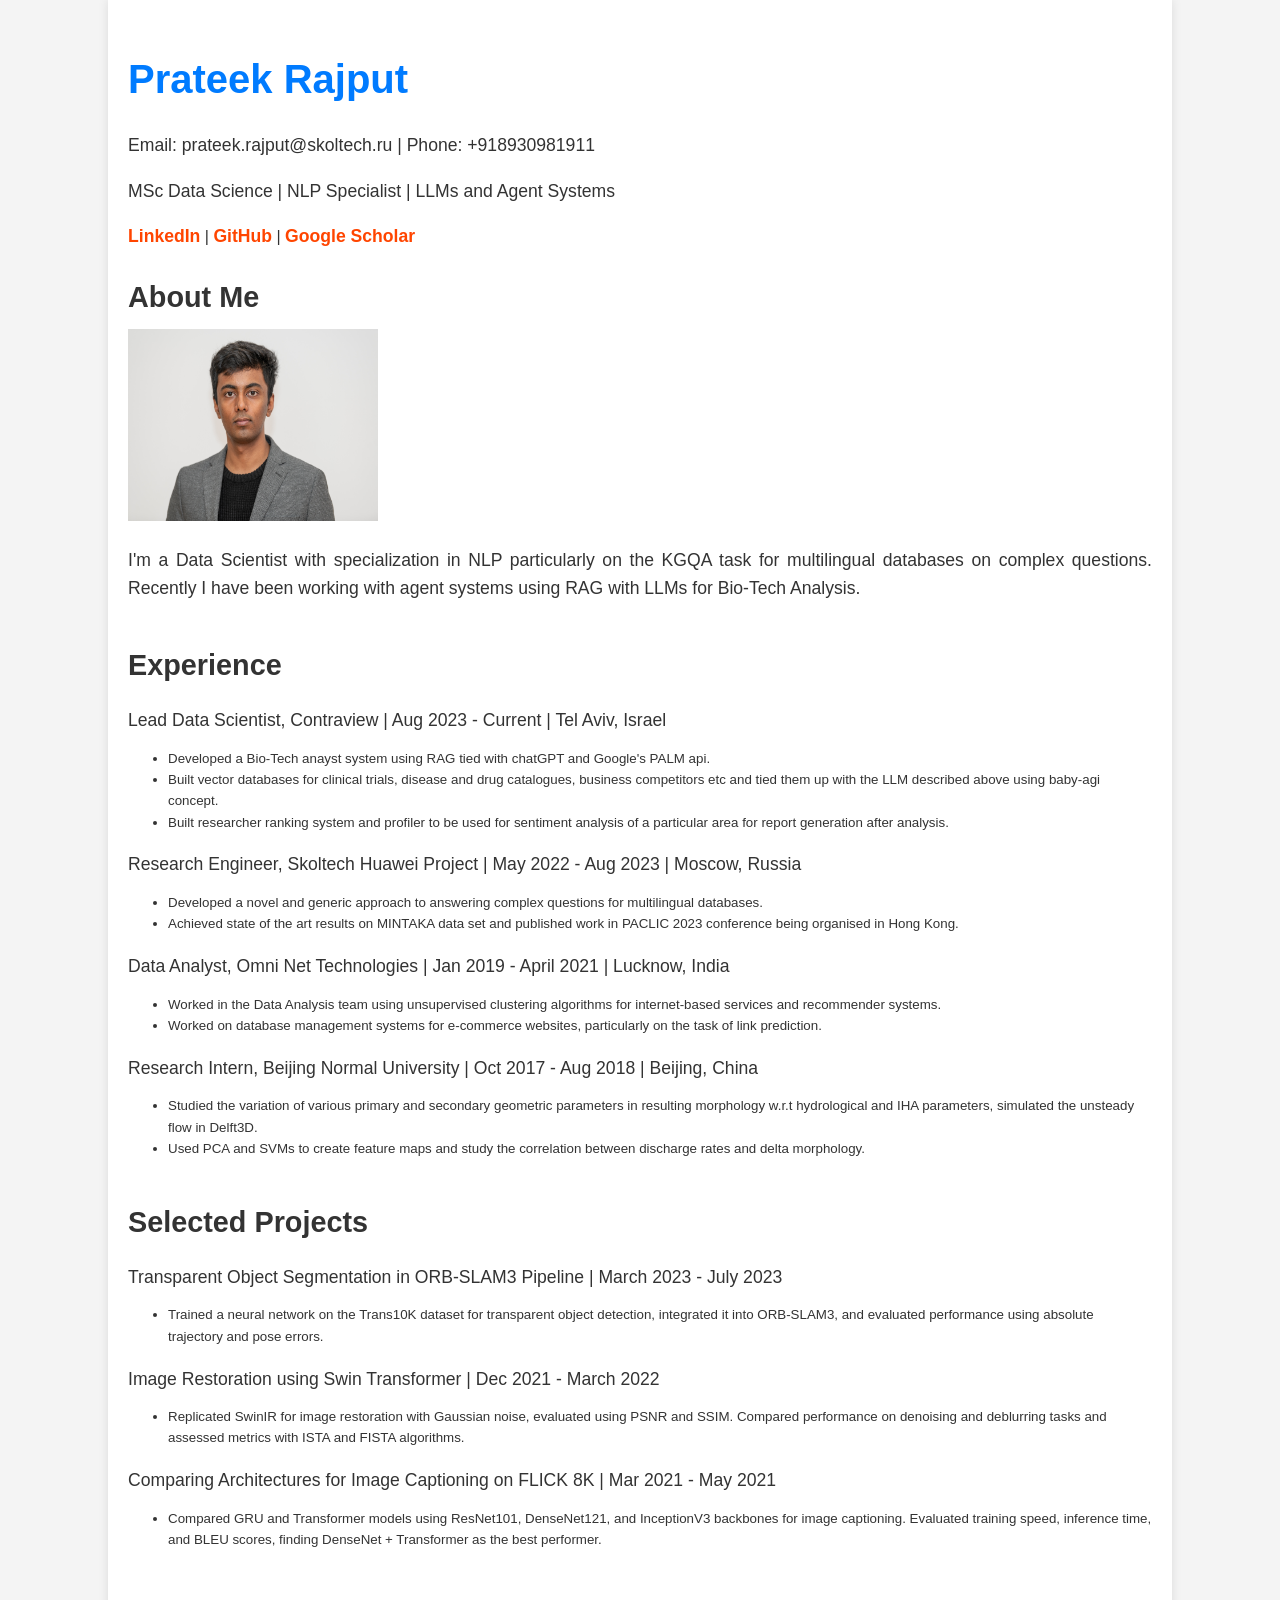
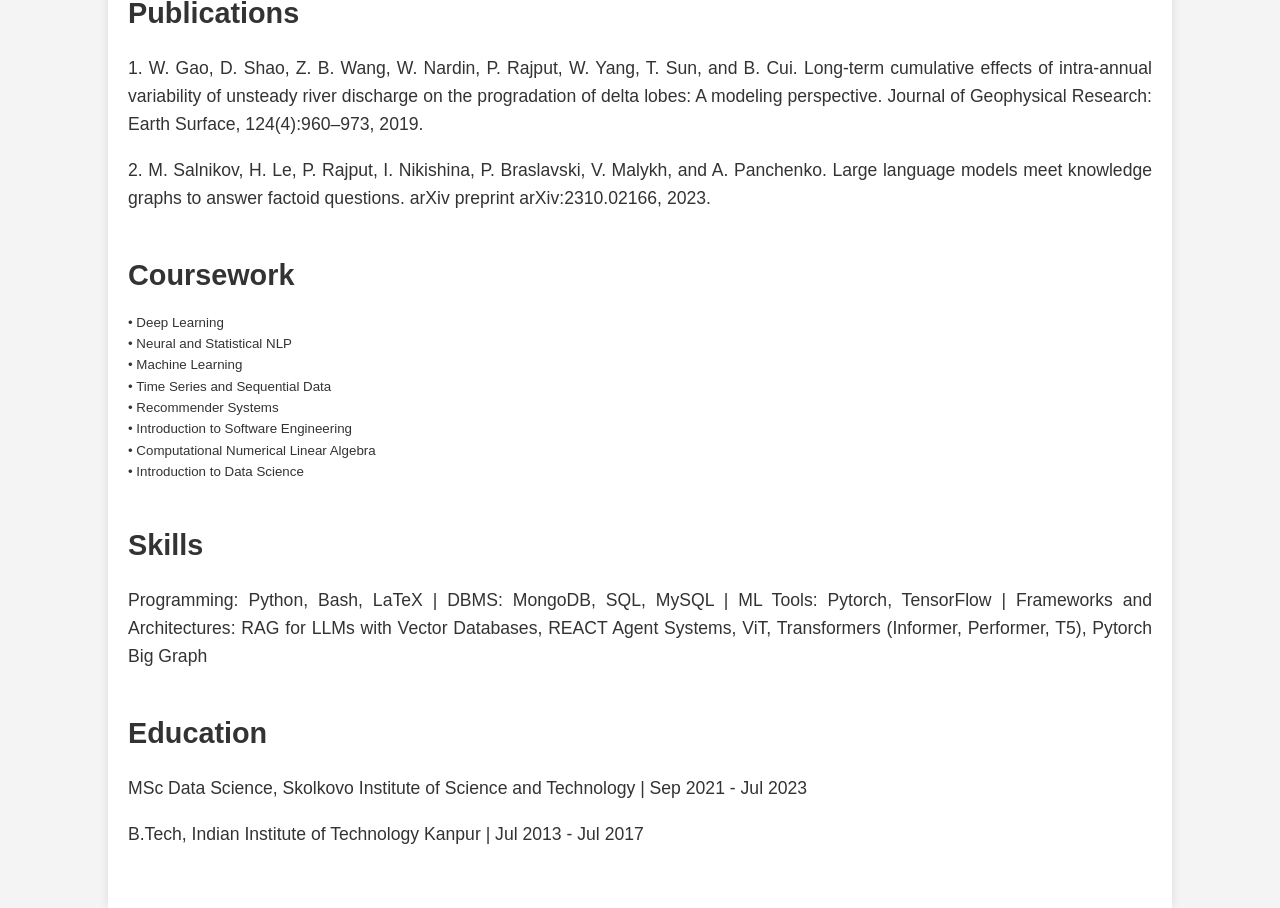
==== commit 57d59462: "cv updated" ====
--- a/index.html
+++ b/index.html
@@ -17,11 +17,17 @@
     </div>
     <section>
         <h2>About Me</h2>
-        <img src="prateek.jpg" alt="Prateek Rajput" style="width: 192px; height: 192px;">
+        <img src="prateek.jpg" alt="Prateek Rajput" style="width: 250px; height: 192px;">
         <p>I'm a Data Scientist with specialization in NLP particularly on the KGQA task for multilingual databases on complex questions. Recently I have been working with agent systems using RAG with LLMs for Bio-Tech Analysis.</p>
     </section>
     <section>
         <h2>Experience</h2>
+        <p>Lead Data Scientist, Contraview | Aug 2023 - Current | Tel Aviv, Israel</p>
+        <ul style="font-size: smaller;">
+            <li>Developed a Bio-Tech anayst system using RAG tied with chatGPT and Google's PALM api.</li>
+            <li>Built vector databases for clinical trials, disease and drug catalogues, business competitors etc and tied them up with the LLM described above using baby-agi concept.</li>
+            <li>Built researcher ranking system and profiler to be used for sentiment analysis of a particular area for report generation after analysis.</li>
+        </ul>
         <p>Research Engineer, Skoltech Huawei Project | May 2022 - Aug 2023 | Moscow, Russia</p>
         <ul style="font-size: smaller;">
             <li>Developed a novel and generic approach to answering complex questions for multilingual databases.</li>
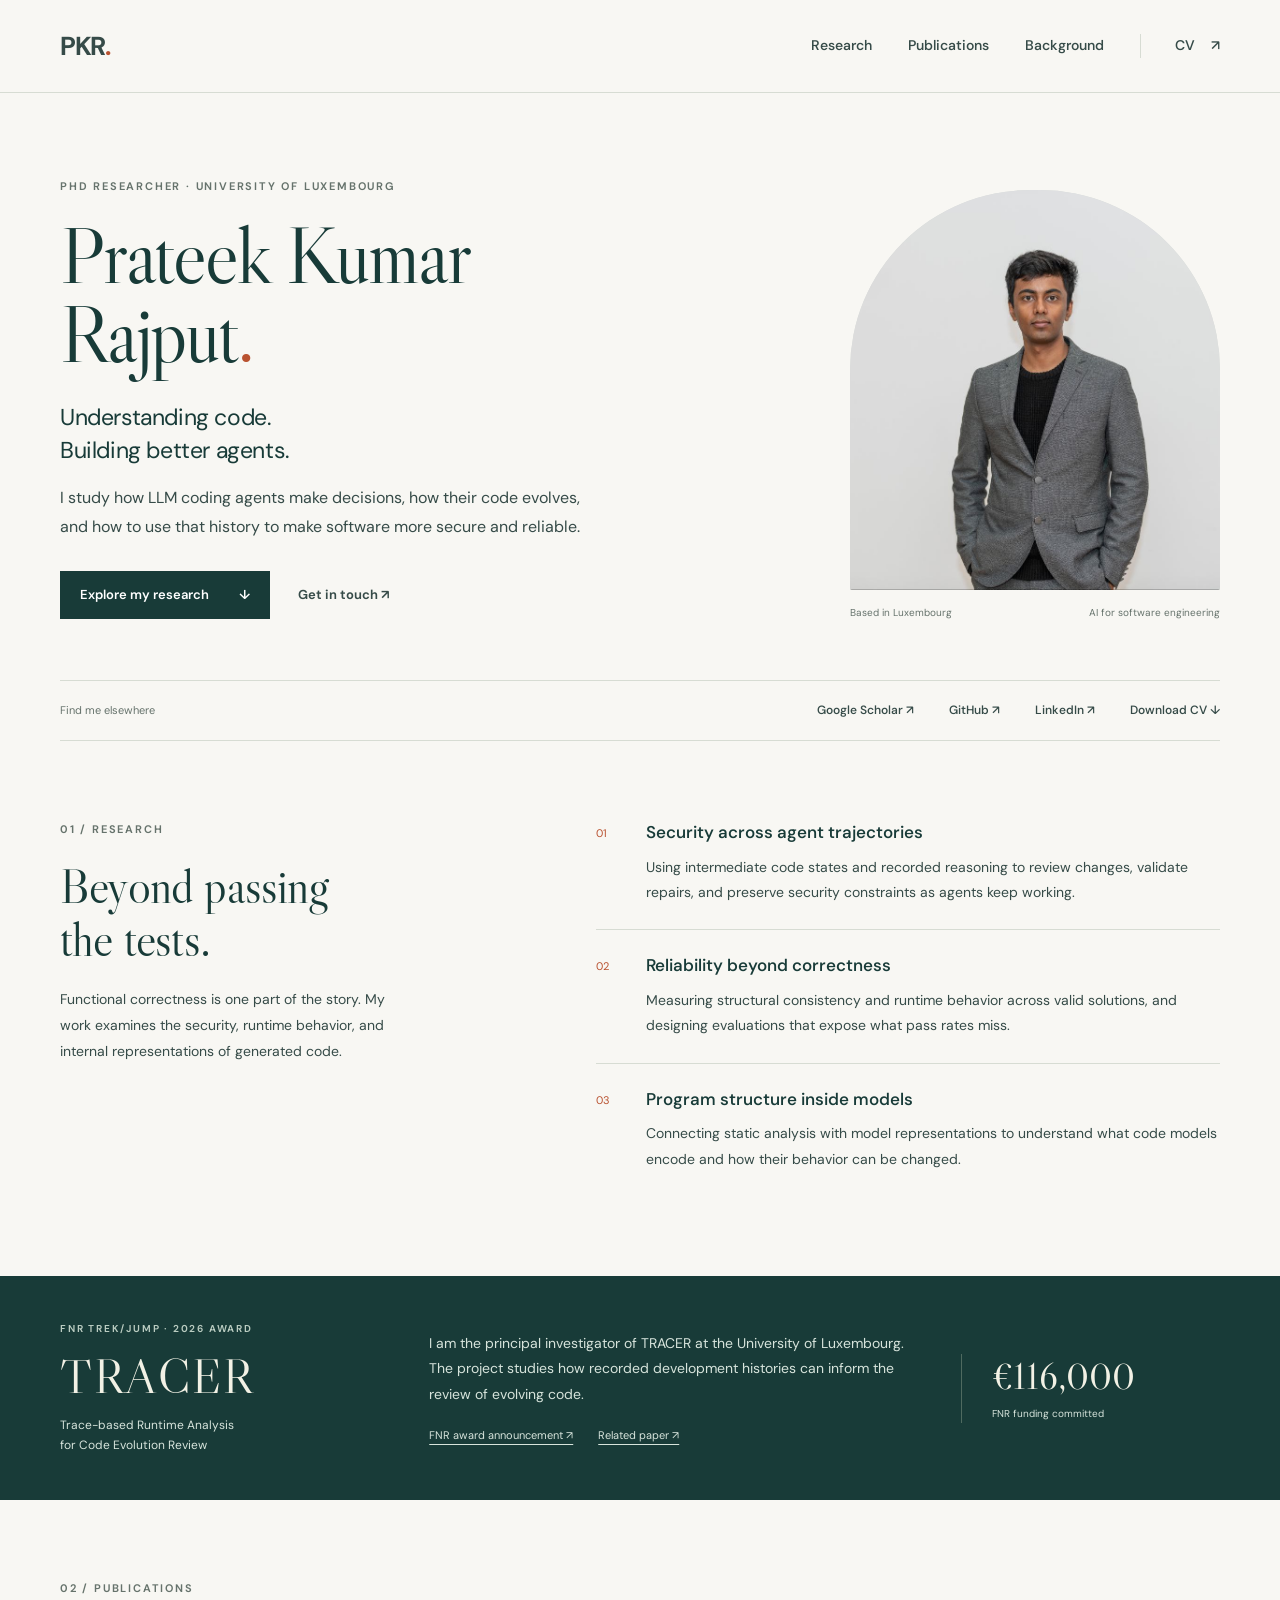
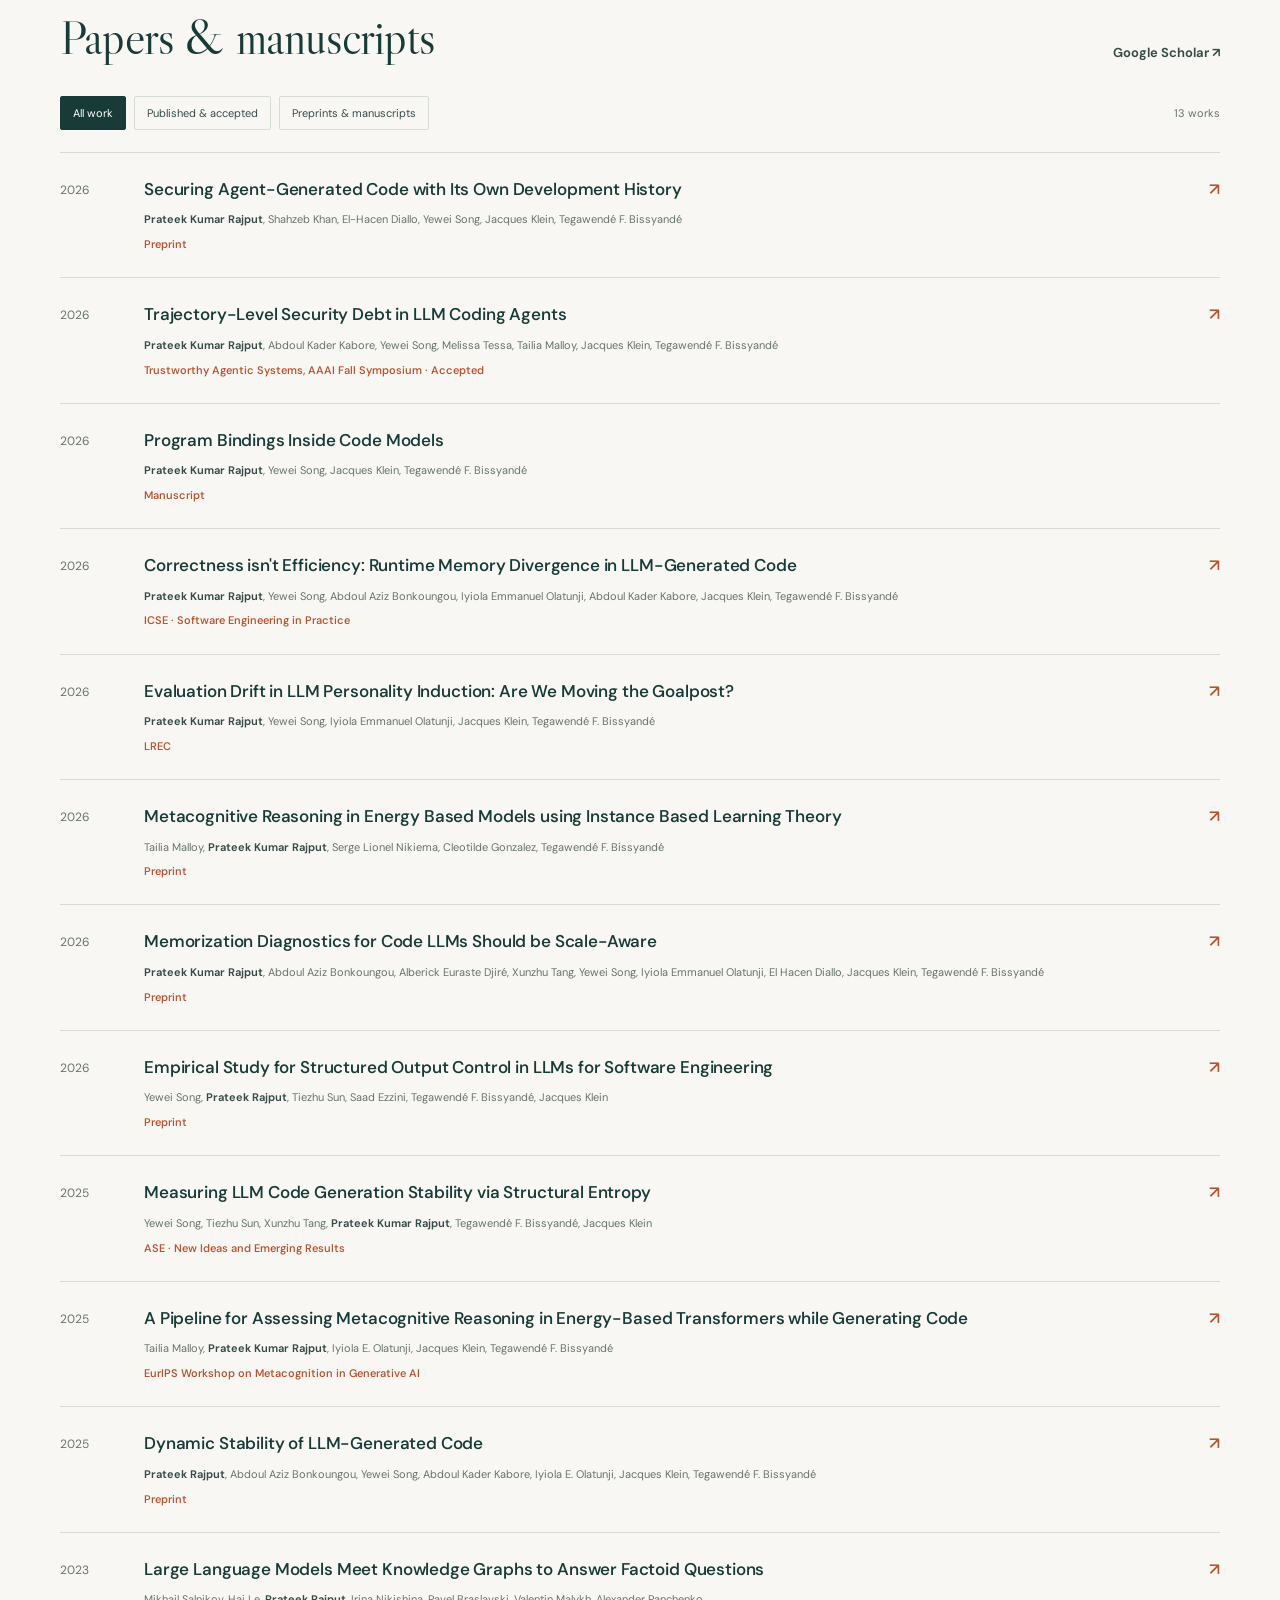
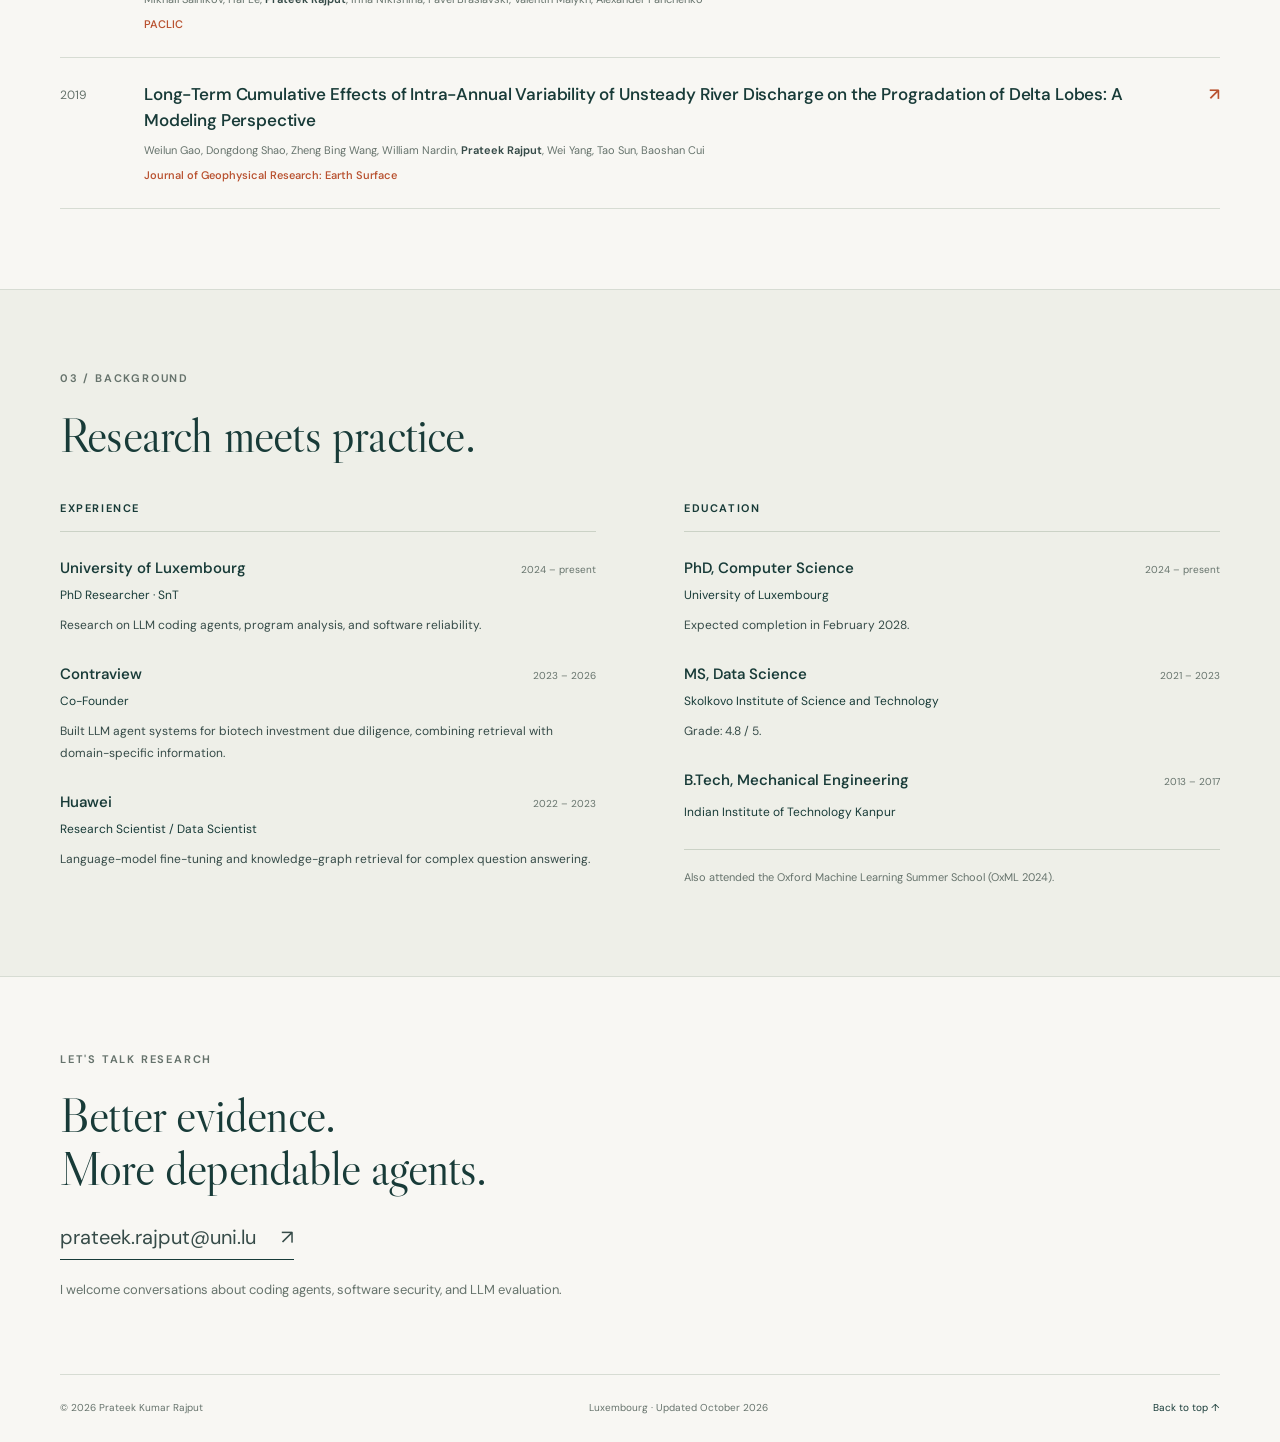
==== commit b903a2a0: "Refresh research website, publications, funding, and CV" ====
--- a/index.html
+++ b/index.html
@@ -1,92 +1,81 @@
-<!DOCTYPE html>
-
-<html>
+<!doctype html>
+<html lang="en">
 <head>
-<title>Prateek Rajput</title>
-<link href="style.css" rel="stylesheet" type="text/css"/>
+ <meta charset="utf-8"><meta name="viewport" content="width=device-width, initial-scale=1">
+ <title>Prateek Kumar Rajput | LLM Agents & Software Security</title>
+ <meta name="description" content="Prateek Kumar Rajput is a PhD researcher at the University of Luxembourg and principal investigator of TRACER, studying the security and reliability of LLM coding agents.">
+ <meta name="theme-color" content="#173e3b">
+ <link rel="canonical" href="https://pkrajput.github.io/">
+ <meta property="og:type" content="website"><meta property="og:title" content="Prateek Kumar Rajput | Research">
+ <meta property="og:description" content="LLM agents, program analysis, and reliable software. PhD researcher at the University of Luxembourg. PI of the FNR-funded TRACER project.">
+ <meta property="og:url" content="https://pkrajput.github.io/"><meta property="og:image" content="https://pkrajput.github.io/assets/prateek-rajput.jpg">
+ <link rel="icon" href="assets/favicon.svg" type="image/svg+xml">
+ <link rel="stylesheet" href="style.css"><script src="script.js" defer></script>
+ <script type="application/ld+json">{"@context":"https://schema.org","@type":"Person","name":"Prateek Kumar Rajput","url":"https://pkrajput.github.io/","image":"https://pkrajput.github.io/assets/prateek-rajput.jpg","jobTitle":"PhD Researcher","affiliation":{"@type":"Organization","name":"University of Luxembourg"},"sameAs":["https://github.com/pkrajput","https://scholar.google.com/citations?user=JIFPZRUAAAAJ","https://www.linkedin.com/in/prateek-rajput-aa13436b/"]}</script>
 </head>
 <body>
-<div class="container">
-    <h1>Prateek Rajput</h1>
-    <p>Email: prateek.rajput@skoltech.ru | Phone: +918930981911</p>
-    <p>MSc Data Science | NLP Specialist | LLMs and Agent Systems</p>
-    <div class="social-links">
-        <a href="https://www.linkedin.com/in/prateek-rajput-aa13436b/">LinkedIn</a> |
-        <a href="https://github.com/pkrajput">GitHub</a> |
-        <a href="https://scholar.google.com/citations?user=JIFPZRUAAAAJ&amp;hl=en">Google Scholar</a>
-    </div>
-    <section>
-        <h2>About Me</h2>
-        <img src="prateek.jpg" alt="Prateek Rajput" style="width: 250px; height: 192px;">
-        <p>I'm a Data Scientist with specialization in NLP particularly on the KGQA task for multilingual databases on complex questions. Recently I have been working with agent systems using RAG with LLMs for Bio-Tech Analysis.</p>
-    </section>
-    <section>
-        <h2>Experience</h2>
-        <p>Lead Data Scientist, Contraview | Aug 2023 - Current | Tel Aviv, Israel</p>
-        <ul style="font-size: smaller;">
-            <li>Developed a Bio-Tech anayst system using RAG tied with chatGPT and Google's PALM api.</li>
-            <li>Built vector databases for clinical trials, disease and drug catalogues, business competitors etc and tied them up with the LLM described above using baby-agi concept.</li>
-            <li>Built researcher ranking system and profiler to be used for sentiment analysis of a particular area for report generation after analysis.</li>
-        </ul>
-        <p>Research Engineer, Skoltech Huawei Project | May 2022 - Aug 2023 | Moscow, Russia</p>
-        <ul style="font-size: smaller;">
-            <li>Developed a novel and generic approach to answering complex questions for multilingual databases.</li>
-            <li>Achieved state of the art results on MINTAKA data set and published work in PACLIC 2023 conference being organised in Hong Kong.</li>
-        </ul>
-        <p>Data Analyst, Omni Net Technologies | Jan 2019 - April 2021 | Lucknow, India</p>
-        <ul style="font-size: smaller;">
-            <li>Worked in the Data Analysis team using unsupervised clustering algorithms for internet-based services and recommender systems.</li>
-            <li>Worked on database management systems for e-commerce websites, particularly on the task of link prediction.</li>
-        </ul>
-        <p>Research Intern, Beijing Normal University | Oct 2017 - Aug 2018 | Beijing, China</p>
-        <ul style="font-size: smaller;">
-            <li>Studied the variation of various primary and secondary geometric parameters in resulting morphology w.r.t hydrological and IHA parameters, simulated the unsteady flow in Delft3D.</li>
-            <li>Used PCA and SVMs to create feature maps and study the correlation between discharge rates and delta morphology.</li>
-        </ul>
-    </section>
-    <section>
-        <h2>Selected Projects</h2>
-        <p>Transparent Object Segmentation in ORB-SLAM3 Pipeline | March 2023 - July 2023</p>
-        <ul style="font-size: smaller;">
-            <li>Trained a neural network on the Trans10K dataset for transparent object detection, integrated it into ORB-SLAM3, and evaluated performance using absolute trajectory and pose errors.</li>
-        </ul>
-        <p>Image Restoration using Swin Transformer | Dec 2021 - March 2022</p>
-        <ul style="font-size: smaller;">
-            <li>Replicated SwinIR for image restoration with Gaussian noise, evaluated using PSNR and SSIM. Compared performance on denoising and deblurring tasks and assessed metrics with ISTA and FISTA algorithms.</li>
-        </ul>
-        <p>Comparing Architectures for Image Captioning on FLICK 8K | Mar 2021 - May 2021</p>
-        <ul style="font-size: smaller;">
-            <li>Compared GRU and Transformer models using ResNet101, DenseNet121, and InceptionV3 backbones for image captioning. Evaluated training speed, inference time, and BLEU scores, finding DenseNet + Transformer as the best performer.</li>
-        </ul>
-    </section>
-    <section>
-        <h2>
-            <h2>Publications</h2>
-            <p>1. W. Gao, D. Shao, Z. B. Wang, W. Nardin, P. Rajput, W. Yang, T. Sun, and B. Cui. Long-term cumulative effects of intra-annual variability of unsteady river discharge on the progradation of delta lobes: A modeling perspective. Journal of Geophysical Research: Earth Surface, 124(4):960–973, 2019.</p>
-            <p>2. M. Salnikov, H. Le, P. Rajput, I. Nikishina, P. Braslavski, V. Malykh, and A. Panchenko. Large language models meet knowledge graphs to answer factoid questions. arXiv preprint arXiv:2310.02166, 2023.</p>
-        </section>
-        <section>
-            <h2>Coursework</h2>
-            <p style="font-size: smaller;">
-                • Deep Learning<br>
-                • Neural and Statistical NLP<br>
-                • Machine Learning<br>
-                • Time Series and Sequential Data<br>
-                • Recommender Systems<br>
-                • Introduction to Software Engineering<br>
-                • Computational Numerical Linear Algebra<br>
-                • Introduction to Data Science
-            </p>
-        </section>
-        <section>
-            <h2>Skills</h2>
-            <p>Programming: Python, Bash, LaTeX | DBMS: MongoDB, SQL, MySQL | ML Tools: Pytorch, TensorFlow | Frameworks and Architectures: RAG for LLMs with Vector Databases, REACT Agent Systems, ViT, Transformers (Informer, Performer, T5), Pytorch Big Graph</p>
-        </section>
-        <section>
-            <h2>Education</h2>
-            <p>MSc Data Science, Skolkovo Institute of Science and Technology | Sep 2021 - Jul 2023</p>
-            <p>B.Tech, Indian Institute of Technology Kanpur | Jul 2013 - Jul 2017</p>
-        </section>
-    </div>
-    </body>
-    </html>+<a class="skip-link" href="#main">Skip to content</a>
+<header class="site-header"><div class="shell nav-shell">
+ <a class="wordmark" href="#main" aria-label="Prateek Kumar Rajput, home">PKR<span>.</span></a>
+ <nav aria-label="Main navigation"><a href="#research">Research</a><a href="#publications">Publications</a><a href="#background">Background</a><a class="nav-cv" href="assets/Prateek_Rajput_CV.pdf">CV <span aria-hidden="true">↗</span></a></nav>
+</div></header>
+<main id="main">
+<section class="hero shell" aria-labelledby="name">
+ <div class="hero-copy"><p class="eyebrow">PhD Researcher · University of Luxembourg</p>
+ <h1 id="name">Prateek Kumar<br>Rajput<span>.</span></h1>
+ <p class="hero-lead">Understanding code.<br>Building better agents.</p>
+ <p class="intro">I study how LLM coding agents make decisions, how their code evolves, and how to use that history to make software more secure and reliable.</p>
+ <div class="hero-links"><a class="button primary" href="#publications">Explore my research <span aria-hidden="true">↓</span></a><a class="text-link" href="mailto:prateek.rajput@uni.lu">Get in touch <span aria-hidden="true">↗</span></a></div>
+ </div>
+ <figure class="portrait"><div class="portrait-frame"><img src="assets/prateek-rajput.jpg" width="1280" height="854" alt="Prateek Kumar Rajput" fetchpriority="high"></div><figcaption><span>Based in Luxembourg</span><span>AI for software engineering</span></figcaption></figure>
+</section>
+<div class="shell"><div class="social-row"><span>Find me elsewhere</span><a href="https://scholar.google.com/citations?user=JIFPZRUAAAAJ&amp;hl=en">Google Scholar ↗</a><a href="https://github.com/pkrajput">GitHub ↗</a><a href="https://www.linkedin.com/in/prateek-rajput-aa13436b/">LinkedIn ↗</a><a href="assets/Prateek_Rajput_CV.pdf">Download CV ↓</a></div></div>
+<section class="research-section shell section" id="research" aria-labelledby="research-heading">
+ <div class="section-intro"><p class="eyebrow">01 / Research</p><h2 id="research-heading">Beyond passing<br>the tests.</h2><p>Functional correctness is one part of the story. My work examines the security, runtime behavior, and internal representations of generated code.</p></div>
+ <div class="research-topics">
+ <article><span class="topic-number">01</span><div><h3>Security across agent trajectories</h3><p>Using intermediate code states and recorded reasoning to review changes, validate repairs, and preserve security constraints as agents keep working.</p></div></article>
+ <article><span class="topic-number">02</span><div><h3>Reliability beyond correctness</h3><p>Measuring structural consistency and runtime behavior across valid solutions, and designing evaluations that expose what pass rates miss.</p></div></article>
+ <article><span class="topic-number">03</span><div><h3>Program structure inside models</h3><p>Connecting static analysis with model representations to understand what code models encode and how their behavior can be changed.</p></div></article>
+ </div>
+</section>
+<section class="funding-band" aria-labelledby="tracer-heading"><div class="shell funding-inner">
+ <div><p class="eyebrow">FNR TREK/JUMP · 2026 award</p><h2 id="tracer-heading">TRACER</h2><p class="grant-name">Trace-based Runtime Analysis<br>for Code Evolution Review</p></div>
+ <div class="grant-description"><p>I am the principal investigator of TRACER at the University of Luxembourg. The project studies how recorded development histories can inform the review of evolving code.</p><div class="grant-links"><a href="https://www.fnr.lu/trek-jump-call-2026-1-results/">FNR award announcement ↗</a><a href="https://arxiv.org/abs/2610.34098">Related paper ↗</a></div></div>
+ <div class="grant-amount"><strong>€116,000</strong><span>FNR funding committed</span></div>
+</div></section>
+<section class="shell section publications-section" id="publications" aria-labelledby="publications-heading">
+ <div class="section-heading"><div><p class="eyebrow">02 / Publications</p><h2 id="publications-heading">Papers & manuscripts</h2></div><a class="text-link" href="https://scholar.google.com/citations?user=JIFPZRUAAAAJ&amp;hl=en">Google Scholar ↗</a></div>
+ <div class="publication-controls" hidden><div class="filter-group" role="group" aria-label="Filter publications"><button type="button" aria-pressed="true" data-filter="all">All work</button><button type="button" aria-pressed="false" data-filter="published">Published & accepted</button><button type="button" aria-pressed="false" data-filter="preprint">Preprints & manuscripts</button></div><p id="publication-count" role="status" aria-live="polite">13 works</p></div>
+ <ol class="publication-list">
+ <li class="publication" data-type="preprint"><div class="pub-year">2026</div><div class="pub-body"><h3><a href="https://arxiv.org/abs/2610.34098">Securing Agent-Generated Code with Its Own Development History<span class="paper-arrow" aria-hidden="true">↗</span></a></h3><p class="authors"><strong>Prateek Kumar Rajput</strong>, Shahzeb Khan, El-Hacen Diallo, Yewei Song, Jacques Klein, Tegawendé F. Bissyandé</p><p class="venue">Preprint</p></div></li>
+<li class="publication" data-type="published"><div class="pub-year">2026</div><div class="pub-body"><h3><a href="https://arxiv.org/abs/2609.35199">Trajectory-Level Security Debt in LLM Coding Agents<span class="paper-arrow" aria-hidden="true">↗</span></a></h3><p class="authors"><strong>Prateek Kumar Rajput</strong>, Abdoul Kader Kabore, Yewei Song, Melissa Tessa, Tailia Malloy, Jacques Klein, Tegawendé F. Bissyandé</p><p class="venue">Trustworthy Agentic Systems, AAAI Fall Symposium · Accepted</p></div></li>
+<li class="publication" data-type="preprint"><div class="pub-year">2026</div><div class="pub-body"><h3>Program Bindings Inside Code Models</h3><p class="authors"><strong>Prateek Kumar Rajput</strong>, Yewei Song, Jacques Klein, Tegawendé F. Bissyandé</p><p class="venue">Manuscript</p></div></li>
+<li class="publication" data-type="published"><div class="pub-year">2026</div><div class="pub-body"><h3><a href="https://dl.acm.org/doi/10.1145/3786583.3786908">Correctness isn&#x27;t Efficiency: Runtime Memory Divergence in LLM-Generated Code<span class="paper-arrow" aria-hidden="true">↗</span></a></h3><p class="authors"><strong>Prateek Kumar Rajput</strong>, Yewei Song, Abdoul Aziz Bonkoungou, Iyiola Emmanuel Olatunji, Abdoul Kader Kabore, Jacques Klein, Tegawendé F. Bissyandé</p><p class="venue">ICSE · Software Engineering in Practice</p></div></li>
+<li class="publication" data-type="published"><div class="pub-year">2026</div><div class="pub-body"><h3><a href="https://aclanthology.org/2026.lrec-1.881/">Evaluation Drift in LLM Personality Induction: Are We Moving the Goalpost?<span class="paper-arrow" aria-hidden="true">↗</span></a></h3><p class="authors"><strong>Prateek Kumar Rajput</strong>, Yewei Song, Iyiola Emmanuel Olatunji, Jacques Klein, Tegawendé F. Bissyandé</p><p class="venue">LREC</p></div></li>
+<li class="publication" data-type="preprint"><div class="pub-year">2026</div><div class="pub-body"><h3><a href="https://arxiv.org/abs/2610.00399">Metacognitive Reasoning in Energy Based Models using Instance Based Learning Theory<span class="paper-arrow" aria-hidden="true">↗</span></a></h3><p class="authors">Tailia Malloy, <strong>Prateek Kumar Rajput</strong>, Serge Lionel Nikiema, Cleotilde Gonzalez, Tegawendé F. Bissyandé</p><p class="venue">Preprint</p></div></li>
+<li class="publication" data-type="preprint"><div class="pub-year">2026</div><div class="pub-body"><h3><a href="https://arxiv.org/abs/2608.12771">Memorization Diagnostics for Code LLMs Should be Scale-Aware<span class="paper-arrow" aria-hidden="true">↗</span></a></h3><p class="authors"><strong>Prateek Kumar Rajput</strong>, Abdoul Aziz Bonkoungou, Alberick Euraste Djiré, Xunzhu Tang, Yewei Song, Iyiola Emmanuel Olatunji, El Hacen Diallo, Jacques Klein, Tegawendé F. Bissyandé</p><p class="venue">Preprint</p></div></li>
+<li class="publication" data-type="preprint"><div class="pub-year">2026</div><div class="pub-body"><h3><a href="https://arxiv.org/abs/2606.09395">Empirical Study for Structured Output Control in LLMs for Software Engineering<span class="paper-arrow" aria-hidden="true">↗</span></a></h3><p class="authors">Yewei Song, <strong>Prateek Rajput</strong>, Tiezhu Sun, Saad Ezzini, Tegawendé F. Bissyandé, Jacques Klein</p><p class="venue">Preprint</p></div></li>
+<li class="publication" data-type="published"><div class="pub-year">2025</div><div class="pub-body"><h3><a href="https://ieeexplore.ieee.org/abstract/document/11334330">Measuring LLM Code Generation Stability via Structural Entropy<span class="paper-arrow" aria-hidden="true">↗</span></a></h3><p class="authors">Yewei Song, Tiezhu Sun, Xunzhu Tang, <strong>Prateek Kumar Rajput</strong>, Tegawendé F. Bissyandé, Jacques Klein</p><p class="venue">ASE · New Ideas and Emerging Results</p></div></li>
+<li class="publication" data-type="published"><div class="pub-year">2025</div><div class="pub-body"><h3><a href="https://openreview.net/pdf/8131577acb2af27f922c49bd6b4b9d9b12710ede.pdf">A Pipeline for Assessing Metacognitive Reasoning in Energy-Based Transformers while Generating Code<span class="paper-arrow" aria-hidden="true">↗</span></a></h3><p class="authors">Tailia Malloy, <strong>Prateek Kumar Rajput</strong>, Iyiola E. Olatunji, Jacques Klein, Tegawendé F. Bissyandé</p><p class="venue">EurIPS Workshop on Metacognition in Generative AI</p></div></li>
+<li class="publication" data-type="preprint"><div class="pub-year">2025</div><div class="pub-body"><h3><a href="https://arxiv.org/abs/2511.07463">Dynamic Stability of LLM-Generated Code<span class="paper-arrow" aria-hidden="true">↗</span></a></h3><p class="authors"><strong>Prateek Rajput</strong>, Abdoul Aziz Bonkoungou, Yewei Song, Abdoul Kader Kabore, Iyiola E. Olatunji, Jacques Klein, Tegawendé F. Bissyandé</p><p class="venue">Preprint</p></div></li>
+<li class="publication" data-type="published"><div class="pub-year">2023</div><div class="pub-body"><h3><a href="https://aclanthology.org/2023.paclic-1.63/">Large Language Models Meet Knowledge Graphs to Answer Factoid Questions<span class="paper-arrow" aria-hidden="true">↗</span></a></h3><p class="authors">Mikhail Salnikov, Hai Le, <strong>Prateek Rajput</strong>, Irina Nikishina, Pavel Braslavski, Valentin Malykh, Alexander Panchenko</p><p class="venue">PACLIC</p></div></li>
+<li class="publication" data-type="published"><div class="pub-year">2019</div><div class="pub-body"><h3><a href="https://doi.org/10.1029/2017JF004584">Long-Term Cumulative Effects of Intra-Annual Variability of Unsteady River Discharge on the Progradation of Delta Lobes: A Modeling Perspective<span class="paper-arrow" aria-hidden="true">↗</span></a></h3><p class="authors">Weilun Gao, Dongdong Shao, Zheng Bing Wang, William Nardin, <strong>Prateek Rajput</strong>, Wei Yang, Tao Sun, Baoshan Cui</p><p class="venue">Journal of Geophysical Research: Earth Surface</p></div></li>
+ </ol>
+</section>
+<section class="background-band" id="background" aria-labelledby="background-heading"><div class="shell section">
+ <p class="eyebrow">03 / Background</p><h2 id="background-heading">Research meets practice.</h2>
+ <div class="background-grid"><div><h3 class="column-title">Experience</h3>
+ <article class="timeline-entry"><div><h4>University of Luxembourg</h4><span>2024 – present</span></div><p class="role">PhD Researcher · SnT</p><p>Research on LLM coding agents, program analysis, and software reliability.</p></article>
+ <article class="timeline-entry"><div><h4>Contraview</h4><span>2023 – 2026</span></div><p class="role">Co-Founder</p><p>Built LLM agent systems for biotech investment due diligence, combining retrieval with domain-specific information.</p></article>
+ <article class="timeline-entry"><div><h4>Huawei</h4><span>2022 – 2023</span></div><p class="role">Research Scientist / Data Scientist</p><p>Language-model fine-tuning and knowledge-graph retrieval for complex question answering.</p></article>
+ </div><div><h3 class="column-title">Education</h3>
+ <article class="timeline-entry"><div><h4>PhD, Computer Science</h4><span>2024 – present</span></div><p class="role">University of Luxembourg</p><p>Expected completion in February 2028.</p></article>
+ <article class="timeline-entry"><div><h4>MS, Data Science</h4><span>2021 – 2023</span></div><p class="role">Skolkovo Institute of Science and Technology</p><p>Grade: 4.8 / 5.</p></article>
+ <article class="timeline-entry"><div><h4>B.Tech, Mechanical Engineering</h4><span>2013 – 2017</span></div><p class="role">Indian Institute of Technology Kanpur</p></article>
+ <p class="training-note">Also attended the Oxford Machine Learning Summer School (OxML 2024).</p>
+ </div></div>
+</div></section>
+<section class="shell contact-section" id="contact"><p class="eyebrow">Let's talk research</p><h2>Better evidence.<br>More dependable agents.</h2><a class="contact-email" href="mailto:prateek.rajput@uni.lu">prateek.rajput@uni.lu <span aria-hidden="true">↗</span></a><p>I welcome conversations about coding agents, software security, and LLM evaluation.</p></section>
+</main>
+<footer class="shell footer"><span>© 2026 Prateek Kumar Rajput</span><span>Luxembourg · Updated October 2026</span><a href="#main">Back to top ↑</a></footer>
+</body></html>
--- a/style.css
+++ b/style.css
@@ -1,81 +1,5 @@
-body {
-    font-family: 'Arial', sans-serif;
-    background-color: #f4f4f4;
-    color: #333;
-    line-height: 1.6;
-    margin: 0;
-    padding: 0;
-}
-
-.container {
-    width: 80%;
-    margin: auto;
-    background-color: white;
-    padding: 20px;
-    box-shadow: 0 0 10px rgba(0, 0, 0, 0.1);
-}
-
-h1 {
-    color: #007bff;
-    font-size: 2.5em;
-    margin-bottom: 0.5em;
-}
-
-h2 {
-    color: #333;
-    font-size: 1.8em;
-    margin-bottom: 0.3em;
-}
-
-p, a {
-    font-size: 1.1em;
-    color: #333;
-}
-
-.social-links {
-    margin-bottom: 20px;
-}
-
-.social-links a, a {
-    color: #ff4500; /* Distinct color for links */
-    text-decoration: none;
-    font-weight: bold;
-}
-
-.social-links a:hover, a:hover {
-    color: #cc3700;
-    text-decoration: underline;
-}
-
-section {
-    margin-bottom: 40px;
-}
-
-section p {
-    margin-bottom: 10px;
-    text-align: justify;
-}
-
-/* Specific styles for Experience and Projects */
-section p.date-header {
-    font-size: 1.2em;
-    margin-bottom: 5px; /* Less spacing for header */
-}
-
-section p.description {
-    margin-top: 0px; /* More spacing for description */
-}
-
-/* Publications text color */
-section h2.publications {
-    color: #008080;
-}
-
-@media screen and (max-width: 768px) {
-    .container {
-        width: 95%;
-    }
-}
-
-
-.smaller-text { font-size: 0.9em; }
+@import url('https://fonts.googleapis.com/css2?family=DM+Sans:wght@400;450;500;550;600;650;700&family=Libre+Caslon+Display&display=swap');
+:root{--paper:#f8f7f3;--ink:#183b38;--text:#364b48;--muted:#66736c;--line:#d7dcd3;--accent:#b95230;--white:#fff;--serif:'Libre Caslon Display',Georgia,serif;--sans:'DM Sans',Arial,sans-serif}*{box-sizing:border-box}html{scroll-behavior:smooth;scroll-padding-top:100px}body{margin:0;background:var(--paper);color:var(--text);font:16px/1.65 var(--sans);-webkit-font-smoothing:antialiased}a{color:inherit;text-decoration:none}a:hover{color:var(--accent)}a:focus-visible,button:focus-visible{outline:3px solid var(--accent);outline-offset:5px}button{font:inherit;cursor:pointer}button,a{-webkit-tap-highlight-color:transparent}h1,h2,h3,h4,p,figure{margin:0}h1,h2,h3,h4{color:var(--ink)}[hidden]{display:none!important}.shell{width:min(1160px,calc(100% - 96px));margin-inline:auto}.skip-link{position:fixed;left:16px;top:-80px;background:var(--ink);color:white;padding:12px;z-index:99}.skip-link:focus{top:12px}.site-header{border-bottom:1px solid var(--line)}.nav-shell{display:flex;align-items:center;justify-content:space-between;min-height:92px}.wordmark{font-weight:700;font-size:26px;letter-spacing:-1.5px}.wordmark span,h1 span{color:var(--accent)}nav{display:flex;gap:36px;align-items:center;font-size:14px;font-weight:550}.nav-cv{border-left:1px solid var(--line);padding-left:34px}.nav-cv span{padding-left:12px}.hero{display:grid;grid-template-columns:1.6fr 1fr;align-items:center;gap:72px;padding-block:82px 58px}.eyebrow{text-transform:uppercase;font-size:11px;line-height:1.5;letter-spacing:1.8px;font-weight:650;color:var(--muted);margin-bottom:22px}h1{font:clamp(56px,6.2vw,88px)/.99 var(--serif);letter-spacing:-2.2px;margin-bottom:28px}.hero-lead{font-size:23px;line-height:1.4;letter-spacing:-.4px;color:var(--ink);margin-bottom:18px}.intro{font-size:16px;max-width:540px;line-height:1.8}.hero-links{display:flex;align-items:center;gap:28px;margin-top:30px}.button{display:inline-flex;align-items:center;gap:30px;padding:13px 20px;font-size:13px;font-weight:600}.primary{background:var(--ink);color:white}.primary:hover{background:#275a54;color:white}.text-link{font-size:13px;font-weight:650}.portrait{max-width:370px;justify-self:end;width:100%;padding-top:15px}.portrait-frame{height:400px;background:#d9ded9;position:relative;overflow:hidden;border-radius:180px 180px 2px 2px}.portrait-frame img{height:100%;width:100%;object-fit:cover;object-position:52% 50%;display:block}.portrait figcaption{display:flex;justify-content:space-between;font-size:10px;color:var(--muted);margin-top:15px;gap:12px}.social-row{border-block:1px solid var(--line);display:flex;align-items:center;gap:35px;padding:20px 0;font-size:12px;font-weight:550}.social-row>span{margin-right:auto;font-size:11px;font-weight:400;color:var(--muted)}.section{padding-block:80px}h2{font:48px/1.1 var(--serif);letter-spacing:-.8px}.research-section{display:grid;grid-template-columns:1fr 1.4fr;gap:90px}.section-intro p:last-child{margin-top:22px;max-width:340px;font-size:14px;line-height:1.85}.research-topics article{display:grid;grid-template-columns:32px 1fr;gap:18px;padding:24px 0;border-top:1px solid var(--line)}.research-topics article:first-child{padding-top:0;border-top:0}.topic-number{font-size:11px;color:var(--accent);padding-top:3px}.research-topics h3{font-size:17px;line-height:1.4;font-weight:550;margin-bottom:10px}.research-topics p{font-size:14px;line-height:1.8}.funding-band{background:var(--ink);color:#d7e4dc}.funding-inner{display:grid;grid-template-columns:1fr 1.5fr .8fr;gap:45px;padding-block:45px;align-items:center}.funding-band .eyebrow{color:#baccc1;font-size:10px;margin-bottom:14px}.funding-band h2{color:#f2f1e5;font-size:48px;letter-spacing:2px}.grant-name{font-size:12px;line-height:1.7;margin-top:12px}.grant-description{font-size:14px;line-height:1.85}.grant-links{display:flex;gap:25px;margin-top:17px;font-size:11px;text-decoration:underline;text-underline-offset:5px}.funding-band a:hover{color:#fff}.grant-amount{border-left:1px solid #4f6a60;padding-left:30px}.grant-amount strong{font:37px/1.2 var(--serif);color:#f2f1e5;white-space:nowrap}.grant-amount span{display:block;font-size:10px;margin-top:8px}.section-heading{display:flex;align-items:end;justify-content:space-between;gap:24px;margin-bottom:32px}.section-heading .eyebrow{margin-bottom:14px}.publication-controls{display:flex;justify-content:space-between;align-items:center;padding-bottom:22px;border-bottom:1px solid var(--line);gap:20px}.filter-group{display:flex;flex-wrap:wrap;gap:8px}.filter-group button{border:1px solid var(--line);padding:7px 12px;background:transparent;color:var(--text);font-size:11px;border-radius:2px}.filter-group button[aria-pressed=true]{background:var(--ink);border-color:var(--ink);color:#fff}.filter-group button:hover{border-color:var(--ink)}#publication-count{font-size:11px;color:var(--muted);white-space:nowrap}.publication-list{margin:0;padding:0;list-style:none}.publication{display:grid;grid-template-columns:64px 1fr;gap:20px;padding-block:24px;border-bottom:1px solid var(--line)}.pub-year{font-size:12px;color:var(--muted);padding-top:4px}.publication h3{font-size:17px;font-weight:550;line-height:1.5;letter-spacing:-.15px}.publication h3 a{display:block;padding-right:30px;position:relative}.paper-arrow{position:absolute;right:0;top:0;font-size:17px;color:var(--accent);transition:transform .15s}.publication h3 a:hover .paper-arrow{transform:translate(2px,-2px)}.authors{font-size:11px;line-height:1.8;color:var(--muted);margin-top:8px;max-width:900px}.authors strong{font-weight:650;color:var(--text)}.venue{font-size:11px;font-weight:550;color:var(--accent);margin-top:5px}.background-band{background:#eeefe8;border-block:1px solid var(--line)}.background-grid{display:grid;grid-template-columns:1fr 1fr;gap:88px;margin-top:38px}.column-title{font-size:11px;letter-spacing:1.6px;text-transform:uppercase;font-weight:650;border-bottom:1px solid #cbd2c6;padding-bottom:14px;margin-bottom:24px}.timeline-entry{margin-bottom:26px}.timeline-entry>div{display:flex;justify-content:space-between;align-items:baseline;gap:16px}.timeline-entry h4{font-size:15px;font-weight:550}.timeline-entry span{font-size:10px;white-space:nowrap;color:var(--muted)}.timeline-entry .role{font-size:12px;color:var(--ink);margin-top:5px}.timeline-entry p:last-child{font-size:12px;line-height:1.85;margin-top:8px}.training-note{font-size:11px;color:var(--muted);border-top:1px solid #cbd2c6;padding-top:18px}.contact-section{padding-block:74px}.contact-section h2{font-size:48px}.contact-email{display:inline-block;margin-top:26px;font-size:20px;border-bottom:1px solid var(--ink);padding-bottom:5px}.contact-email span{margin-left:20px}.contact-section>p:last-child{font-size:13px;margin-top:19px;color:var(--muted)}.footer{border-top:1px solid var(--line);padding-block:25px;display:flex;justify-content:space-between;gap:24px;color:var(--muted);font-size:10px}.footer a{color:var(--ink)}
+@media(min-width:1500px){.hero{padding-block:100px 74px}.section{padding-block:94px}}@media(max-width:1000px){.shell{width:calc(100% - 64px)}.hero{gap:38px;padding-block:60px 44px}.portrait-frame{height:340px}.portrait figcaption{flex-direction:column;gap:0}.research-section{gap:40px}.funding-inner{grid-template-columns:1fr 1.5fr;gap:30px}.grant-amount{grid-column:1 / -1;border-left:0;border-top:1px solid #4f6a60;padding:20px 0 0;display:flex;align-items:center;gap:20px}.grant-amount span{margin:0}.background-grid{gap:40px}.timeline-entry>div{display:block}.section{padding-block:60px}}
+@media(max-width:680px){.shell{width:calc(100% - 40px)}.nav-shell{min-height:75px}nav{gap:16px;font-size:11px}.nav-cv{padding-left:16px}.nav-cv span{display:none}.wordmark{font-size:23px}.hero{grid-template-columns:1fr;gap:32px;padding-block:38px 35px}.hero .eyebrow{font-size:9px;letter-spacing:1.1px}h1{font-size:62px;letter-spacing:-1.8px;margin-bottom:23px}.hero-lead{font-size:21px}.intro{font-size:14px}.portrait{max-width:none;display:grid;grid-template-columns:100px 1fr;gap:20px;align-items:end;justify-self:start;padding:0}.portrait-frame{height:110px;border-radius:60px 60px 2px 2px}.portrait figcaption{font-size:11px;gap:4px;padding-bottom:12px}.hero-links{gap:22px;margin-top:24px}.button{padding:12px 15px;gap:20px;font-size:11px}.social-row{flex-wrap:wrap;gap:13px 22px;font-size:11px;padding:17px 0}.social-row>span{flex-basis:100%}.section{padding-block:46px}h2{font-size:39px}.research-section{grid-template-columns:1fr;gap:30px}.section-intro p:last-child{max-width:none;font-size:13px;margin-top:18px}.research-topics article{padding:18px 0}.research-topics h3{font-size:16px}.research-topics p{font-size:13px}.funding-inner{grid-template-columns:1fr;padding-block:34px;gap:22px}.funding-band h2{font-size:43px}.grant-name br{display:none}.grant-description{font-size:13px}.grant-links{font-size:10px;gap:20px}.grant-amount strong{font-size:33px}.section-heading{display:block;margin-bottom:25px}.section-heading>.text-link{display:inline-block;margin-top:20px;font-size:11px}.publication-controls{align-items:start;gap:10px}.filter-group{gap:5px}.filter-group button{padding:6px 9px;font-size:10px}#publication-count{font-size:10px;padding-top:7px}.publication{grid-template-columns:1fr;gap:5px;padding-block:21px}.pub-year{font-size:10px;padding:0}.publication h3{font-size:15px;line-height:1.55}.authors{font-size:10px;margin-top:7px}.venue{font-size:10px}.background-grid{grid-template-columns:1fr;gap:20px;margin-top:30px}.timeline-entry>div{display:flex}.timeline-entry h4{font-size:14px}.timeline-entry span{font-size:9px}.timeline-entry{margin-bottom:22px}.contact-section{padding-block:48px}.contact-section h2{font-size:39px}.contact-email{font-size:17px}.contact-email span{margin-left:10px}.footer{flex-direction:column;gap:10px;font-size:10px}}
+@media(prefers-reduced-motion:reduce){html{scroll-behavior:auto}.paper-arrow{transition:none}}@media print{body{background:#fff}.site-header,.hero-links,.social-row,.publication-controls,.contact-section,.footer{display:none}.shell{width:100%}.hero,.section{padding-block:20px}.portrait{max-width:200px}.portrait-frame{height:220px}.funding-band{background:#fff;color:#183b38}.funding-band h2,.grant-amount strong,.funding-band .eyebrow{color:#183b38}.publication{break-inside:avoid}.background-band{background:#fff}}
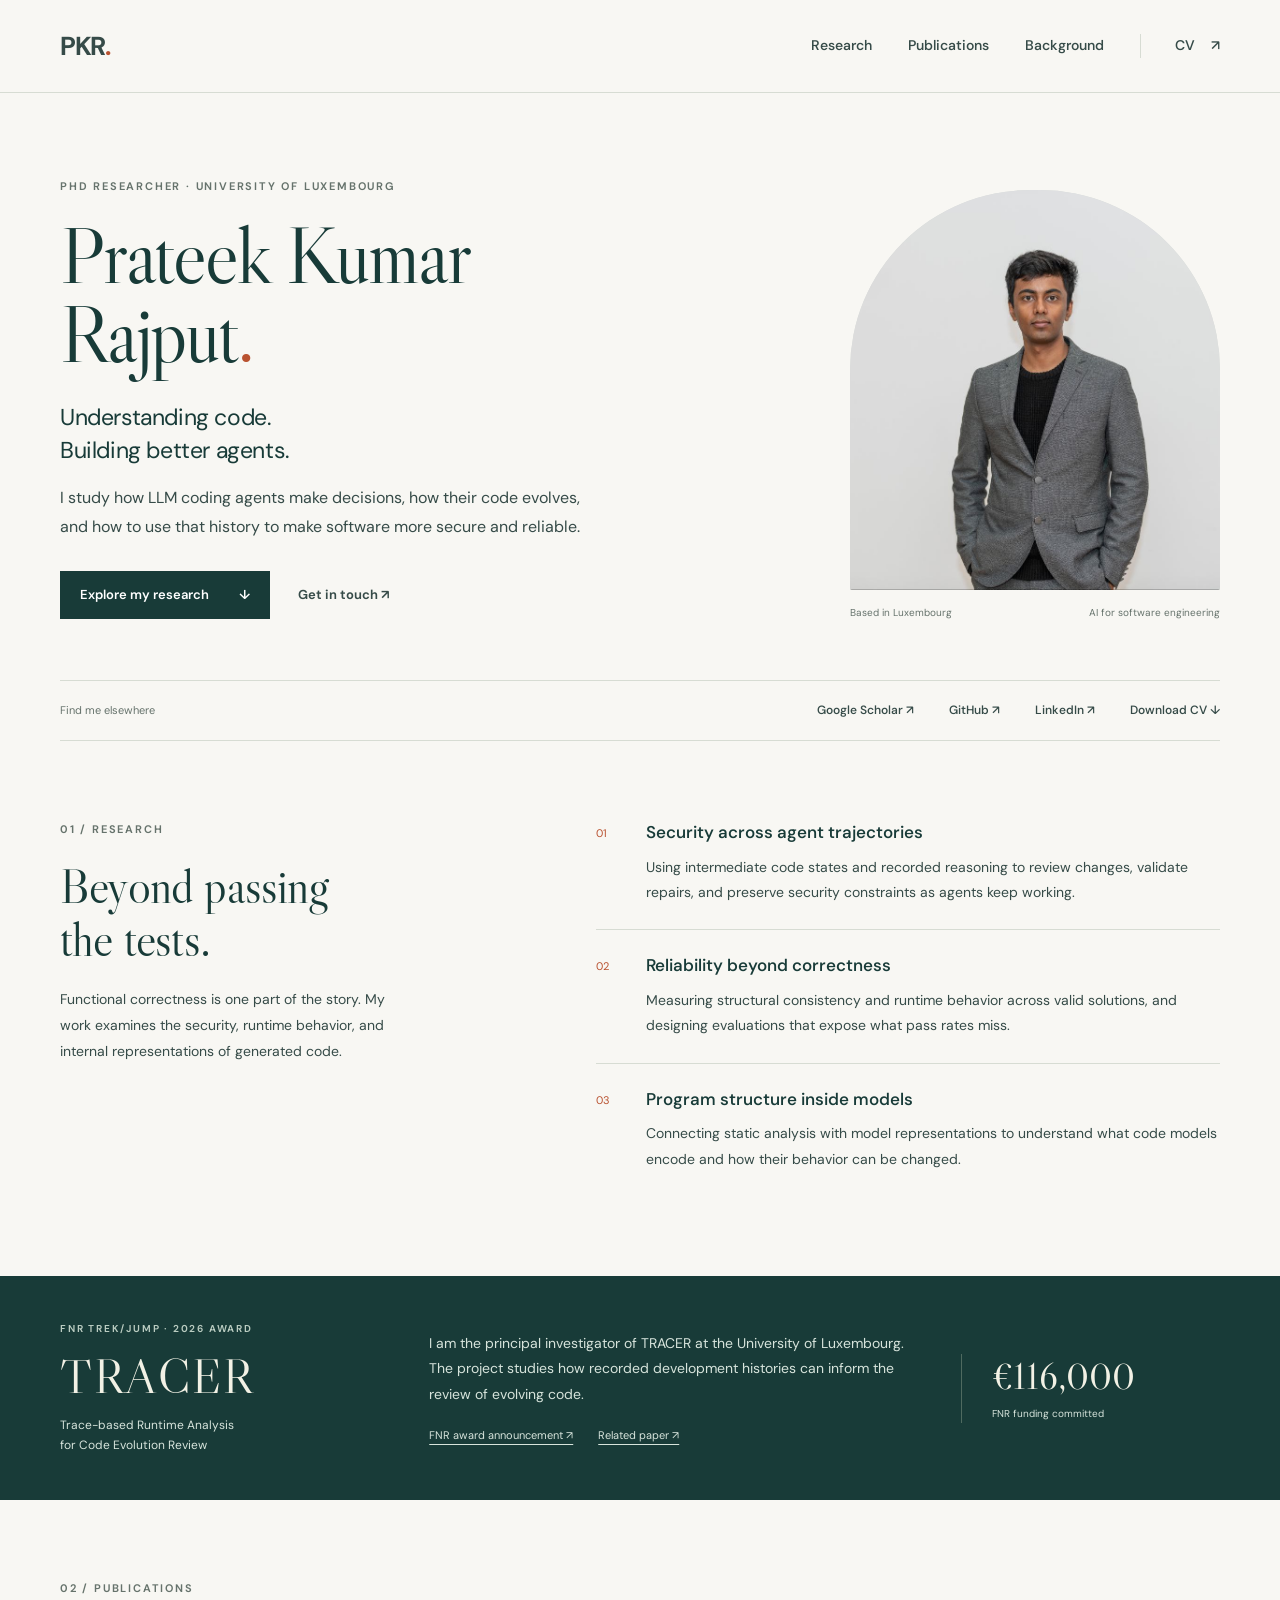
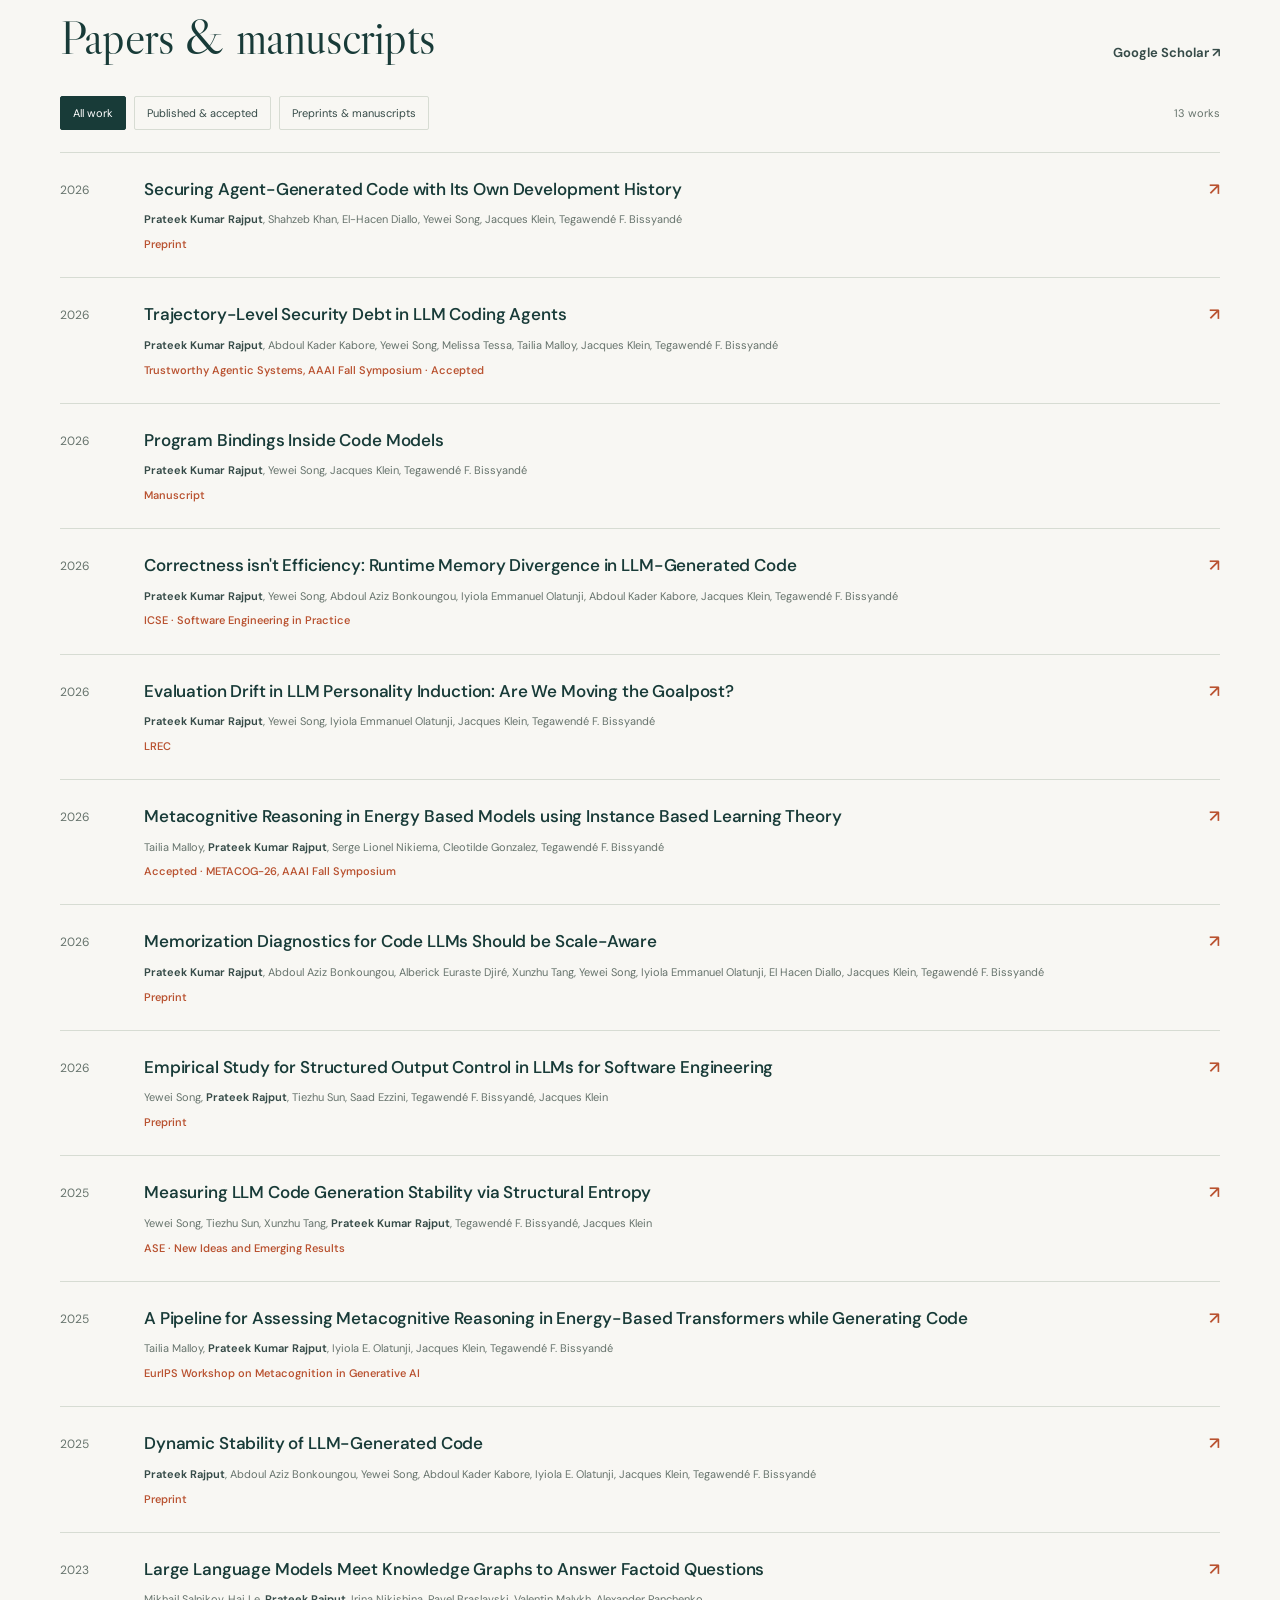
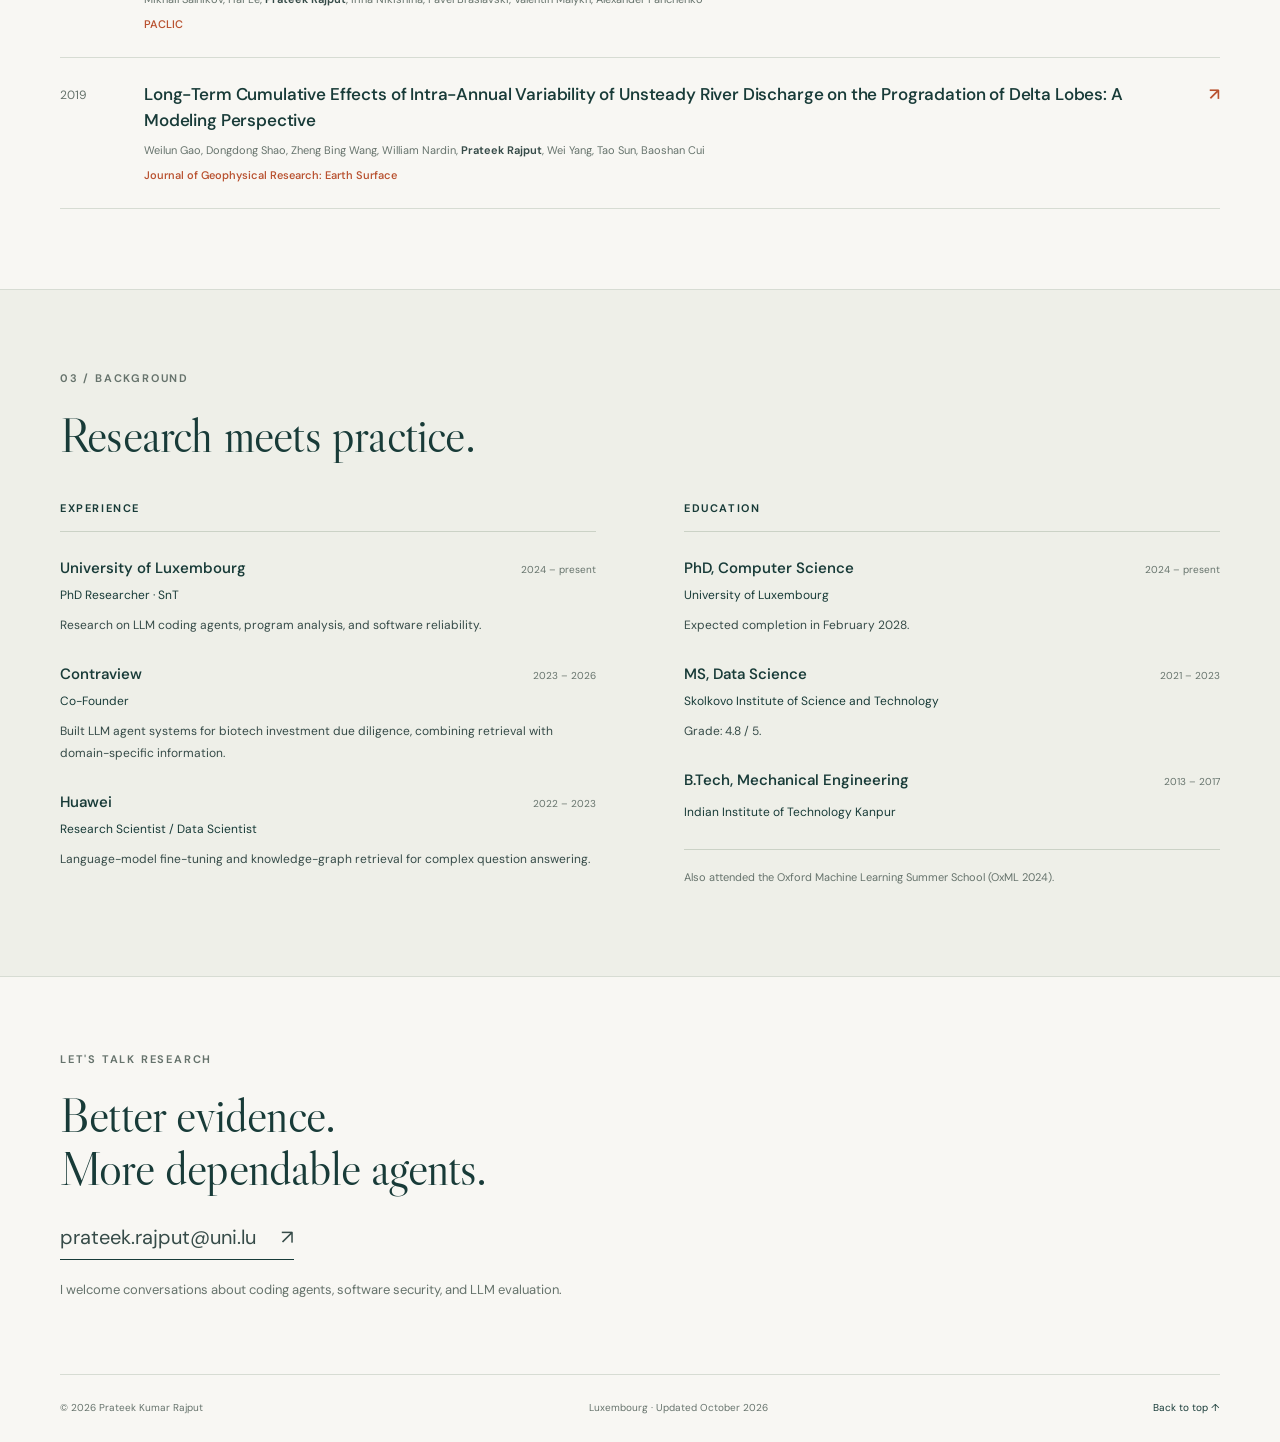
==== commit 7f6fd624: "Record METACOG acceptance and update tailored CV" ====
--- a/index.html
+++ b/index.html
@@ -52,7 +52,7 @@
 <li class="publication" data-type="preprint"><div class="pub-year">2026</div><div class="pub-body"><h3>Program Bindings Inside Code Models</h3><p class="authors"><strong>Prateek Kumar Rajput</strong>, Yewei Song, Jacques Klein, Tegawendé F. Bissyandé</p><p class="venue">Manuscript</p></div></li>
 <li class="publication" data-type="published"><div class="pub-year">2026</div><div class="pub-body"><h3><a href="https://dl.acm.org/doi/10.1145/3786583.3786908">Correctness isn&#x27;t Efficiency: Runtime Memory Divergence in LLM-Generated Code<span class="paper-arrow" aria-hidden="true">↗</span></a></h3><p class="authors"><strong>Prateek Kumar Rajput</strong>, Yewei Song, Abdoul Aziz Bonkoungou, Iyiola Emmanuel Olatunji, Abdoul Kader Kabore, Jacques Klein, Tegawendé F. Bissyandé</p><p class="venue">ICSE · Software Engineering in Practice</p></div></li>
 <li class="publication" data-type="published"><div class="pub-year">2026</div><div class="pub-body"><h3><a href="https://aclanthology.org/2026.lrec-1.881/">Evaluation Drift in LLM Personality Induction: Are We Moving the Goalpost?<span class="paper-arrow" aria-hidden="true">↗</span></a></h3><p class="authors"><strong>Prateek Kumar Rajput</strong>, Yewei Song, Iyiola Emmanuel Olatunji, Jacques Klein, Tegawendé F. Bissyandé</p><p class="venue">LREC</p></div></li>
-<li class="publication" data-type="preprint"><div class="pub-year">2026</div><div class="pub-body"><h3><a href="https://arxiv.org/abs/2610.00399">Metacognitive Reasoning in Energy Based Models using Instance Based Learning Theory<span class="paper-arrow" aria-hidden="true">↗</span></a></h3><p class="authors">Tailia Malloy, <strong>Prateek Kumar Rajput</strong>, Serge Lionel Nikiema, Cleotilde Gonzalez, Tegawendé F. Bissyandé</p><p class="venue">Preprint</p></div></li>
+<li class="publication" data-type="published"><div class="pub-year">2026</div><div class="pub-body"><h3><a href="https://arxiv.org/abs/2610.00399">Metacognitive Reasoning in Energy Based Models using Instance Based Learning Theory<span class="paper-arrow" aria-hidden="true">↗</span></a></h3><p class="authors">Tailia Malloy, <strong>Prateek Kumar Rajput</strong>, Serge Lionel Nikiema, Cleotilde Gonzalez, Tegawendé F. Bissyandé</p><p class="venue">Accepted · METACOG-26, AAAI Fall Symposium</p></div></li>
 <li class="publication" data-type="preprint"><div class="pub-year">2026</div><div class="pub-body"><h3><a href="https://arxiv.org/abs/2608.12771">Memorization Diagnostics for Code LLMs Should be Scale-Aware<span class="paper-arrow" aria-hidden="true">↗</span></a></h3><p class="authors"><strong>Prateek Kumar Rajput</strong>, Abdoul Aziz Bonkoungou, Alberick Euraste Djiré, Xunzhu Tang, Yewei Song, Iyiola Emmanuel Olatunji, El Hacen Diallo, Jacques Klein, Tegawendé F. Bissyandé</p><p class="venue">Preprint</p></div></li>
 <li class="publication" data-type="preprint"><div class="pub-year">2026</div><div class="pub-body"><h3><a href="https://arxiv.org/abs/2606.09395">Empirical Study for Structured Output Control in LLMs for Software Engineering<span class="paper-arrow" aria-hidden="true">↗</span></a></h3><p class="authors">Yewei Song, <strong>Prateek Rajput</strong>, Tiezhu Sun, Saad Ezzini, Tegawendé F. Bissyandé, Jacques Klein</p><p class="venue">Preprint</p></div></li>
 <li class="publication" data-type="published"><div class="pub-year">2025</div><div class="pub-body"><h3><a href="https://ieeexplore.ieee.org/abstract/document/11334330">Measuring LLM Code Generation Stability via Structural Entropy<span class="paper-arrow" aria-hidden="true">↗</span></a></h3><p class="authors">Yewei Song, Tiezhu Sun, Xunzhu Tang, <strong>Prateek Kumar Rajput</strong>, Tegawendé F. Bissyandé, Jacques Klein</p><p class="venue">ASE · New Ideas and Emerging Results</p></div></li>
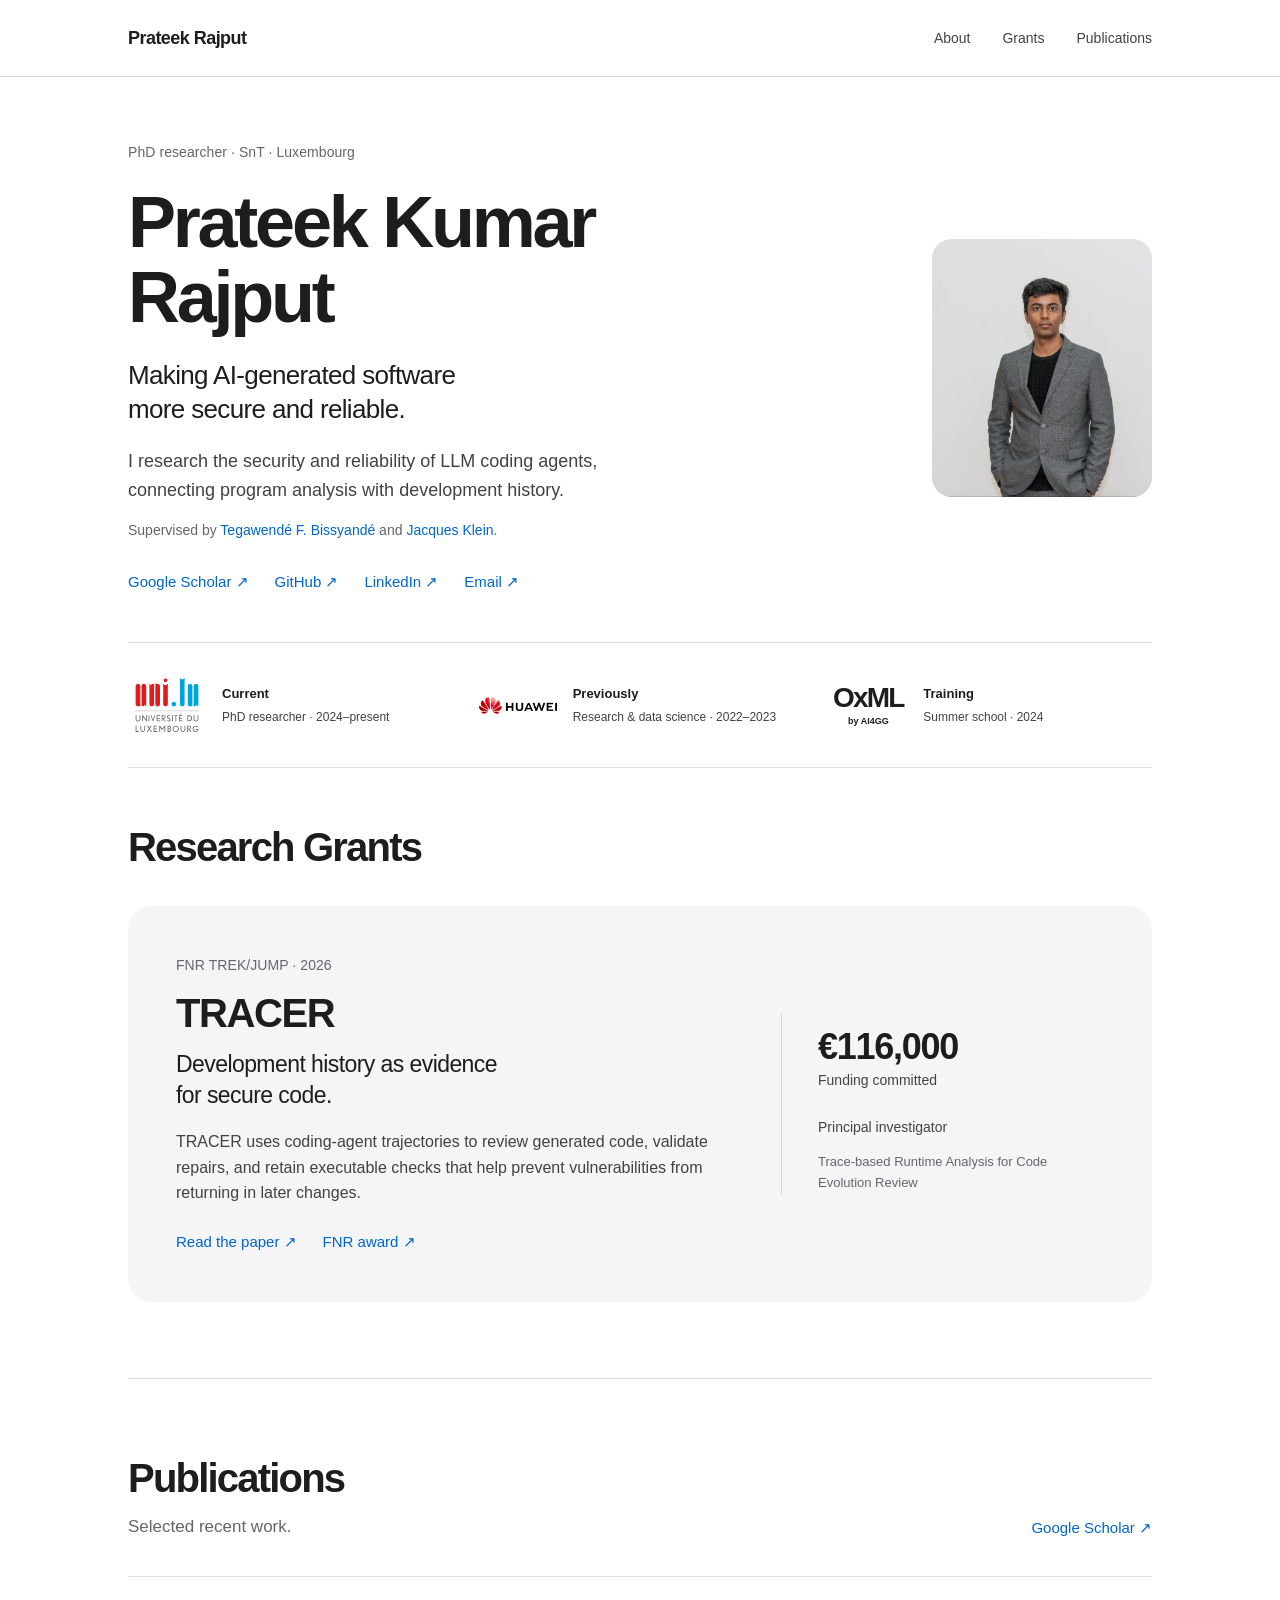
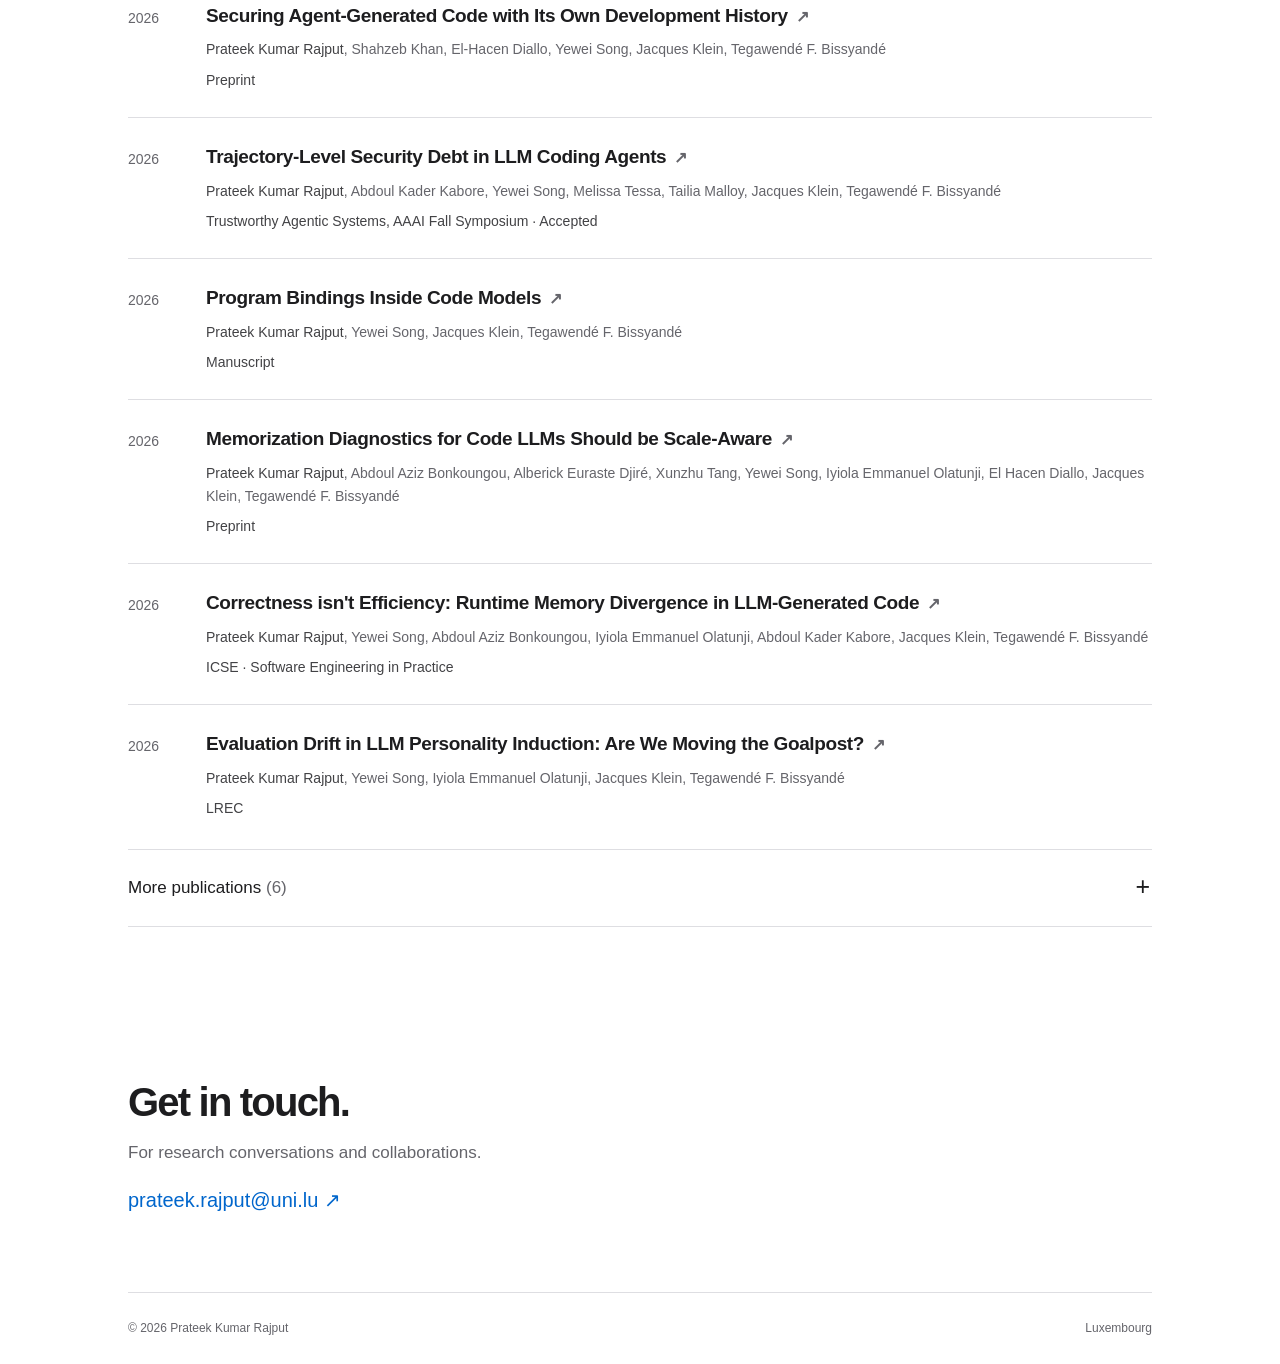
==== commit df433449: "Simplify research website and remove hosted CV" ====
--- a/index.html
+++ b/index.html
@@ -1,81 +1,93 @@
 <!doctype html>
 <html lang="en">
 <head>
- <meta charset="utf-8"><meta name="viewport" content="width=device-width, initial-scale=1">
- <title>Prateek Kumar Rajput | LLM Agents & Software Security</title>
- <meta name="description" content="Prateek Kumar Rajput is a PhD researcher at the University of Luxembourg and principal investigator of TRACER, studying the security and reliability of LLM coding agents.">
- <meta name="theme-color" content="#173e3b">
- <link rel="canonical" href="https://pkrajput.github.io/">
- <meta property="og:type" content="website"><meta property="og:title" content="Prateek Kumar Rajput | Research">
- <meta property="og:description" content="LLM agents, program analysis, and reliable software. PhD researcher at the University of Luxembourg. PI of the FNR-funded TRACER project.">
- <meta property="og:url" content="https://pkrajput.github.io/"><meta property="og:image" content="https://pkrajput.github.io/assets/prateek-rajput.jpg">
- <link rel="icon" href="assets/favicon.svg" type="image/svg+xml">
- <link rel="stylesheet" href="style.css"><script src="script.js" defer></script>
- <script type="application/ld+json">{"@context":"https://schema.org","@type":"Person","name":"Prateek Kumar Rajput","url":"https://pkrajput.github.io/","image":"https://pkrajput.github.io/assets/prateek-rajput.jpg","jobTitle":"PhD Researcher","affiliation":{"@type":"Organization","name":"University of Luxembourg"},"sameAs":["https://github.com/pkrajput","https://scholar.google.com/citations?user=JIFPZRUAAAAJ","https://www.linkedin.com/in/prateek-rajput-aa13436b/"]}</script>
+<meta charset="utf-8">
+<meta name="viewport" content="width=device-width, initial-scale=1">
+<title>Prateek Kumar Rajput | AI & Software Security</title>
+<meta name="description" content="Prateek Kumar Rajput researches the security and reliability of LLM coding agents at the University of Luxembourg. Principal investigator of the FNR-funded TRACER project.">
+<meta name="theme-color" content="#ffffff">
+<link rel="canonical" href="https://pkrajput.github.io/">
+<meta property="og:type" content="website">
+<meta property="og:title" content="Prateek Kumar Rajput | AI & Software Security">
+<meta property="og:description" content="Research on LLM coding agents, program analysis, and software security at the University of Luxembourg.">
+<meta property="og:url" content="https://pkrajput.github.io/">
+<meta property="og:image" content="https://pkrajput.github.io/assets/prateek-rajput.jpg">
+<link rel="icon" href="assets/favicon.svg" type="image/svg+xml">
+<link rel="stylesheet" href="style.css">
+<script type="application/ld+json">{"@context":"https://schema.org","@type":"Person","name":"Prateek Kumar Rajput","url":"https://pkrajput.github.io/","image":"https://pkrajput.github.io/assets/prateek-rajput.jpg","jobTitle":"PhD Researcher","affiliation":{"@type":"Organization","name":"University of Luxembourg"},"sameAs":["https://github.com/pkrajput","https://scholar.google.com/citations?user=JIFPZRUAAAAJ","https://www.linkedin.com/in/prateek-rajput-aa13436b/"]}</script>
 </head>
 <body>
 <a class="skip-link" href="#main">Skip to content</a>
-<header class="site-header"><div class="shell nav-shell">
- <a class="wordmark" href="#main" aria-label="Prateek Kumar Rajput, home">PKR<span>.</span></a>
- <nav aria-label="Main navigation"><a href="#research">Research</a><a href="#publications">Publications</a><a href="#background">Background</a><a class="nav-cv" href="assets/Prateek_Rajput_CV.pdf">CV <span aria-hidden="true">↗</span></a></nav>
-</div></header>
+<header class="site-header">
+ <div class="shell nav-shell">
+  <a class="wordmark" href="#main">Prateek Rajput</a>
+  <nav aria-label="Main navigation"><a href="#about">About</a><a href="#research">Grants</a><a href="#publications">Publications</a></nav>
+ </div>
+</header>
 <main id="main">
-<section class="hero shell" aria-labelledby="name">
- <div class="hero-copy"><p class="eyebrow">PhD Researcher · University of Luxembourg</p>
- <h1 id="name">Prateek Kumar<br>Rajput<span>.</span></h1>
- <p class="hero-lead">Understanding code.<br>Building better agents.</p>
- <p class="intro">I study how LLM coding agents make decisions, how their code evolves, and how to use that history to make software more secure and reliable.</p>
- <div class="hero-links"><a class="button primary" href="#publications">Explore my research <span aria-hidden="true">↓</span></a><a class="text-link" href="mailto:prateek.rajput@uni.lu">Get in touch <span aria-hidden="true">↗</span></a></div>
- </div>
- <figure class="portrait"><div class="portrait-frame"><img src="assets/prateek-rajput.jpg" width="1280" height="854" alt="Prateek Kumar Rajput" fetchpriority="high"></div><figcaption><span>Based in Luxembourg</span><span>AI for software engineering</span></figcaption></figure>
-</section>
-<div class="shell"><div class="social-row"><span>Find me elsewhere</span><a href="https://scholar.google.com/citations?user=JIFPZRUAAAAJ&amp;hl=en">Google Scholar ↗</a><a href="https://github.com/pkrajput">GitHub ↗</a><a href="https://www.linkedin.com/in/prateek-rajput-aa13436b/">LinkedIn ↗</a><a href="assets/Prateek_Rajput_CV.pdf">Download CV ↓</a></div></div>
-<section class="research-section shell section" id="research" aria-labelledby="research-heading">
- <div class="section-intro"><p class="eyebrow">01 / Research</p><h2 id="research-heading">Beyond passing<br>the tests.</h2><p>Functional correctness is one part of the story. My work examines the security, runtime behavior, and internal representations of generated code.</p></div>
- <div class="research-topics">
- <article><span class="topic-number">01</span><div><h3>Security across agent trajectories</h3><p>Using intermediate code states and recorded reasoning to review changes, validate repairs, and preserve security constraints as agents keep working.</p></div></article>
- <article><span class="topic-number">02</span><div><h3>Reliability beyond correctness</h3><p>Measuring structural consistency and runtime behavior across valid solutions, and designing evaluations that expose what pass rates miss.</p></div></article>
- <article><span class="topic-number">03</span><div><h3>Program structure inside models</h3><p>Connecting static analysis with model representations to understand what code models encode and how their behavior can be changed.</p></div></article>
- </div>
-</section>
-<section class="funding-band" aria-labelledby="tracer-heading"><div class="shell funding-inner">
- <div><p class="eyebrow">FNR TREK/JUMP · 2026 award</p><h2 id="tracer-heading">TRACER</h2><p class="grant-name">Trace-based Runtime Analysis<br>for Code Evolution Review</p></div>
- <div class="grant-description"><p>I am the principal investigator of TRACER at the University of Luxembourg. The project studies how recorded development histories can inform the review of evolving code.</p><div class="grant-links"><a href="https://www.fnr.lu/trek-jump-call-2026-1-results/">FNR award announcement ↗</a><a href="https://arxiv.org/abs/2610.34098">Related paper ↗</a></div></div>
- <div class="grant-amount"><strong>€116,000</strong><span>FNR funding committed</span></div>
-</div></section>
-<section class="shell section publications-section" id="publications" aria-labelledby="publications-heading">
- <div class="section-heading"><div><p class="eyebrow">02 / Publications</p><h2 id="publications-heading">Papers & manuscripts</h2></div><a class="text-link" href="https://scholar.google.com/citations?user=JIFPZRUAAAAJ&amp;hl=en">Google Scholar ↗</a></div>
- <div class="publication-controls" hidden><div class="filter-group" role="group" aria-label="Filter publications"><button type="button" aria-pressed="true" data-filter="all">All work</button><button type="button" aria-pressed="false" data-filter="published">Published & accepted</button><button type="button" aria-pressed="false" data-filter="preprint">Preprints & manuscripts</button></div><p id="publication-count" role="status" aria-live="polite">13 works</p></div>
- <ol class="publication-list">
- <li class="publication" data-type="preprint"><div class="pub-year">2026</div><div class="pub-body"><h3><a href="https://arxiv.org/abs/2610.34098">Securing Agent-Generated Code with Its Own Development History<span class="paper-arrow" aria-hidden="true">↗</span></a></h3><p class="authors"><strong>Prateek Kumar Rajput</strong>, Shahzeb Khan, El-Hacen Diallo, Yewei Song, Jacques Klein, Tegawendé F. Bissyandé</p><p class="venue">Preprint</p></div></li>
-<li class="publication" data-type="published"><div class="pub-year">2026</div><div class="pub-body"><h3><a href="https://arxiv.org/abs/2609.35199">Trajectory-Level Security Debt in LLM Coding Agents<span class="paper-arrow" aria-hidden="true">↗</span></a></h3><p class="authors"><strong>Prateek Kumar Rajput</strong>, Abdoul Kader Kabore, Yewei Song, Melissa Tessa, Tailia Malloy, Jacques Klein, Tegawendé F. Bissyandé</p><p class="venue">Trustworthy Agentic Systems, AAAI Fall Symposium · Accepted</p></div></li>
-<li class="publication" data-type="preprint"><div class="pub-year">2026</div><div class="pub-body"><h3>Program Bindings Inside Code Models</h3><p class="authors"><strong>Prateek Kumar Rajput</strong>, Yewei Song, Jacques Klein, Tegawendé F. Bissyandé</p><p class="venue">Manuscript</p></div></li>
-<li class="publication" data-type="published"><div class="pub-year">2026</div><div class="pub-body"><h3><a href="https://dl.acm.org/doi/10.1145/3786583.3786908">Correctness isn&#x27;t Efficiency: Runtime Memory Divergence in LLM-Generated Code<span class="paper-arrow" aria-hidden="true">↗</span></a></h3><p class="authors"><strong>Prateek Kumar Rajput</strong>, Yewei Song, Abdoul Aziz Bonkoungou, Iyiola Emmanuel Olatunji, Abdoul Kader Kabore, Jacques Klein, Tegawendé F. Bissyandé</p><p class="venue">ICSE · Software Engineering in Practice</p></div></li>
-<li class="publication" data-type="published"><div class="pub-year">2026</div><div class="pub-body"><h3><a href="https://aclanthology.org/2026.lrec-1.881/">Evaluation Drift in LLM Personality Induction: Are We Moving the Goalpost?<span class="paper-arrow" aria-hidden="true">↗</span></a></h3><p class="authors"><strong>Prateek Kumar Rajput</strong>, Yewei Song, Iyiola Emmanuel Olatunji, Jacques Klein, Tegawendé F. Bissyandé</p><p class="venue">LREC</p></div></li>
-<li class="publication" data-type="published"><div class="pub-year">2026</div><div class="pub-body"><h3><a href="https://arxiv.org/abs/2610.00399">Metacognitive Reasoning in Energy Based Models using Instance Based Learning Theory<span class="paper-arrow" aria-hidden="true">↗</span></a></h3><p class="authors">Tailia Malloy, <strong>Prateek Kumar Rajput</strong>, Serge Lionel Nikiema, Cleotilde Gonzalez, Tegawendé F. Bissyandé</p><p class="venue">Accepted · METACOG-26, AAAI Fall Symposium</p></div></li>
-<li class="publication" data-type="preprint"><div class="pub-year">2026</div><div class="pub-body"><h3><a href="https://arxiv.org/abs/2608.12771">Memorization Diagnostics for Code LLMs Should be Scale-Aware<span class="paper-arrow" aria-hidden="true">↗</span></a></h3><p class="authors"><strong>Prateek Kumar Rajput</strong>, Abdoul Aziz Bonkoungou, Alberick Euraste Djiré, Xunzhu Tang, Yewei Song, Iyiola Emmanuel Olatunji, El Hacen Diallo, Jacques Klein, Tegawendé F. Bissyandé</p><p class="venue">Preprint</p></div></li>
-<li class="publication" data-type="preprint"><div class="pub-year">2026</div><div class="pub-body"><h3><a href="https://arxiv.org/abs/2606.09395">Empirical Study for Structured Output Control in LLMs for Software Engineering<span class="paper-arrow" aria-hidden="true">↗</span></a></h3><p class="authors">Yewei Song, <strong>Prateek Rajput</strong>, Tiezhu Sun, Saad Ezzini, Tegawendé F. Bissyandé, Jacques Klein</p><p class="venue">Preprint</p></div></li>
-<li class="publication" data-type="published"><div class="pub-year">2025</div><div class="pub-body"><h3><a href="https://ieeexplore.ieee.org/abstract/document/11334330">Measuring LLM Code Generation Stability via Structural Entropy<span class="paper-arrow" aria-hidden="true">↗</span></a></h3><p class="authors">Yewei Song, Tiezhu Sun, Xunzhu Tang, <strong>Prateek Kumar Rajput</strong>, Tegawendé F. Bissyandé, Jacques Klein</p><p class="venue">ASE · New Ideas and Emerging Results</p></div></li>
-<li class="publication" data-type="published"><div class="pub-year">2025</div><div class="pub-body"><h3><a href="https://openreview.net/pdf/8131577acb2af27f922c49bd6b4b9d9b12710ede.pdf">A Pipeline for Assessing Metacognitive Reasoning in Energy-Based Transformers while Generating Code<span class="paper-arrow" aria-hidden="true">↗</span></a></h3><p class="authors">Tailia Malloy, <strong>Prateek Kumar Rajput</strong>, Iyiola E. Olatunji, Jacques Klein, Tegawendé F. Bissyandé</p><p class="venue">EurIPS Workshop on Metacognition in Generative AI</p></div></li>
-<li class="publication" data-type="preprint"><div class="pub-year">2025</div><div class="pub-body"><h3><a href="https://arxiv.org/abs/2511.07463">Dynamic Stability of LLM-Generated Code<span class="paper-arrow" aria-hidden="true">↗</span></a></h3><p class="authors"><strong>Prateek Rajput</strong>, Abdoul Aziz Bonkoungou, Yewei Song, Abdoul Kader Kabore, Iyiola E. Olatunji, Jacques Klein, Tegawendé F. Bissyandé</p><p class="venue">Preprint</p></div></li>
-<li class="publication" data-type="published"><div class="pub-year">2023</div><div class="pub-body"><h3><a href="https://aclanthology.org/2023.paclic-1.63/">Large Language Models Meet Knowledge Graphs to Answer Factoid Questions<span class="paper-arrow" aria-hidden="true">↗</span></a></h3><p class="authors">Mikhail Salnikov, Hai Le, <strong>Prateek Rajput</strong>, Irina Nikishina, Pavel Braslavski, Valentin Malykh, Alexander Panchenko</p><p class="venue">PACLIC</p></div></li>
-<li class="publication" data-type="published"><div class="pub-year">2019</div><div class="pub-body"><h3><a href="https://doi.org/10.1029/2017JF004584">Long-Term Cumulative Effects of Intra-Annual Variability of Unsteady River Discharge on the Progradation of Delta Lobes: A Modeling Perspective<span class="paper-arrow" aria-hidden="true">↗</span></a></h3><p class="authors">Weilun Gao, Dongdong Shao, Zheng Bing Wang, William Nardin, <strong>Prateek Rajput</strong>, Wei Yang, Tao Sun, Baoshan Cui</p><p class="venue">Journal of Geophysical Research: Earth Surface</p></div></li>
- </ol>
-</section>
-<section class="background-band" id="background" aria-labelledby="background-heading"><div class="shell section">
- <p class="eyebrow">03 / Background</p><h2 id="background-heading">Research meets practice.</h2>
- <div class="background-grid"><div><h3 class="column-title">Experience</h3>
- <article class="timeline-entry"><div><h4>University of Luxembourg</h4><span>2024 – present</span></div><p class="role">PhD Researcher · SnT</p><p>Research on LLM coding agents, program analysis, and software reliability.</p></article>
- <article class="timeline-entry"><div><h4>Contraview</h4><span>2023 – 2026</span></div><p class="role">Co-Founder</p><p>Built LLM agent systems for biotech investment due diligence, combining retrieval with domain-specific information.</p></article>
- <article class="timeline-entry"><div><h4>Huawei</h4><span>2022 – 2023</span></div><p class="role">Research Scientist / Data Scientist</p><p>Language-model fine-tuning and knowledge-graph retrieval for complex question answering.</p></article>
- </div><div><h3 class="column-title">Education</h3>
- <article class="timeline-entry"><div><h4>PhD, Computer Science</h4><span>2024 – present</span></div><p class="role">University of Luxembourg</p><p>Expected completion in February 2028.</p></article>
- <article class="timeline-entry"><div><h4>MS, Data Science</h4><span>2021 – 2023</span></div><p class="role">Skolkovo Institute of Science and Technology</p><p>Grade: 4.8 / 5.</p></article>
- <article class="timeline-entry"><div><h4>B.Tech, Mechanical Engineering</h4><span>2013 – 2017</span></div><p class="role">Indian Institute of Technology Kanpur</p></article>
- <p class="training-note">Also attended the Oxford Machine Learning Summer School (OxML 2024).</p>
- </div></div>
-</div></section>
-<section class="shell contact-section" id="contact"><p class="eyebrow">Let's talk research</p><h2>Better evidence.<br>More dependable agents.</h2><a class="contact-email" href="mailto:prateek.rajput@uni.lu">prateek.rajput@uni.lu <span aria-hidden="true">↗</span></a><p>I welcome conversations about coding agents, software security, and LLM evaluation.</p></section>
+ <section class="hero shell" id="about" aria-labelledby="name">
+  <div class="hero-copy">
+   <p class="eyebrow">PhD researcher · SnT · Luxembourg</p>
+   <h1 id="name">Prateek Kumar<br>Rajput</h1>
+   <p class="hero-lead">Making AI-generated software<br class="desktop-break"> more secure and reliable.</p>
+   <p class="intro">I research the security and reliability of LLM coding agents, connecting program analysis with development history.</p>
+   <p class="supervisor-line">Supervised by <a href="https://scholar.google.fr/citations?hl=en&amp;user=t73Mqm8AAAAJ" aria-label="Tegawendé F. Bissyandé on Google Scholar">Tegawendé F. Bissyandé</a> and <a href="https://scholar.google.fr/citations?hl=en&amp;user=9E_KKT4AAAAJ" aria-label="Jacques Klein on Google Scholar">Jacques Klein</a>.</p>
+   <div class="profile-links" aria-label="Profiles and contact">
+    <a href="https://scholar.google.com/citations?user=JIFPZRUAAAAJ&amp;hl=en">Google Scholar <span aria-hidden="true">↗</span></a>
+    <a href="https://github.com/pkrajput">GitHub <span aria-hidden="true">↗</span></a>
+    <a href="https://www.linkedin.com/in/prateek-rajput-aa13436b/">LinkedIn <span aria-hidden="true">↗</span></a>
+    <a href="mailto:prateek.rajput@uni.lu">Email <span aria-hidden="true">↗</span></a>
+   </div>
+  </div>
+  <img class="portrait" src="assets/prateek-rajput.jpg" width="1280" height="854" alt="Prateek Kumar Rajput" fetchpriority="high">
+  <div class="background-strip" aria-label="Research, industry, and training">
+   <div class="background-item"><a class="brand-logo" href="https://www.uni.lu/snt-en/"><img class="unilu-logo" src="assets/logos/university-luxembourg.svg" alt="University of Luxembourg" width="500" height="423"></a><div><p class="background-label">Current</p><p>PhD researcher · 2024–present</p></div></div>
+   <div class="background-item"><a class="brand-logo" href="https://www.huawei.com/en/"><img class="huawei-logo" src="assets/logos/huawei.png" alt="Huawei"></a><div><p class="background-label">Previously</p><p>Research &amp; data science · 2022–2023</p></div></div>
+   <div class="background-item"><a class="brand-logo oxml-logo" href="https://www.oxfordml.school/" aria-label="Oxford Machine Learning School"><span>OxML</span><small>by AI4GG</small></a><div><p class="background-label">Training</p><p>Summer school · 2024</p></div></div>
+  </div>
+ </section>
+ <section class="shell section research-section" id="research" aria-labelledby="research-heading">
+  <div class="section-heading"><h2 id="research-heading">Research Grants</h2></div>
+  <article class="research-feature" aria-labelledby="tracer-heading">
+   <div class="feature-copy">
+    <p class="eyebrow">FNR TREK/JUMP · 2026</p>
+    <h3 id="tracer-heading">TRACER</h3>
+    <p class="feature-lead">Development history as evidence<br class="desktop-break"> for secure code.</p>
+    <p>TRACER uses coding-agent trajectories to review generated code, validate repairs, and retain executable checks that help prevent vulnerabilities from returning in later changes.</p>
+    <div class="feature-links"><a href="https://arxiv.org/abs/2610.34098">Read the paper <span aria-hidden="true">↗</span></a><a href="https://www.fnr.lu/trek-jump-call-2026-1-results/">FNR award <span aria-hidden="true">↗</span></a></div>
+   </div>
+   <aside class="funding-note" aria-label="TRACER funding">
+    <p class="funding-value">€116,000</p>
+    <p>Funding committed</p>
+    <p class="funding-role">Principal investigator</p>
+    <p class="funding-name">Trace-based Runtime Analysis for Code Evolution Review</p>
+   </aside>
+  </article>
+ </section>
+ <section class="shell section publications-section" id="publications" aria-labelledby="publications-heading">
+  <div class="section-heading"><div><h2 id="publications-heading">Publications</h2><p>Selected recent work.</p></div><a href="https://scholar.google.com/citations?user=JIFPZRUAAAAJ&amp;hl=en">Google Scholar <span aria-hidden="true">↗</span></a></div>
+  <ol class="publication-list">
+   <li class="publication"><div class="pub-year">2026</div><div><h3><a href="https://arxiv.org/abs/2610.34098">Securing Agent-Generated Code with Its Own Development History<span class="paper-arrow" aria-hidden="true">↗</span></a></h3><p class="authors"><strong>Prateek Kumar Rajput</strong>, Shahzeb Khan, El-Hacen Diallo, Yewei Song, Jacques Klein, Tegawendé F. Bissyandé</p><p class="venue">Preprint</p></div></li>
+<li class="publication"><div class="pub-year">2026</div><div><h3><a href="https://arxiv.org/abs/2609.35199">Trajectory-Level Security Debt in LLM Coding Agents<span class="paper-arrow" aria-hidden="true">↗</span></a></h3><p class="authors"><strong>Prateek Kumar Rajput</strong>, Abdoul Kader Kabore, Yewei Song, Melissa Tessa, Tailia Malloy, Jacques Klein, Tegawendé F. Bissyandé</p><p class="venue">Trustworthy Agentic Systems, AAAI Fall Symposium · Accepted</p></div></li>
+<li class="publication"><div class="pub-year">2026</div><div><h3><a href="assets/program-bindings-inside-code-models.pdf">Program Bindings Inside Code Models<span class="paper-arrow" aria-hidden="true">↗</span></a></h3><p class="authors"><strong>Prateek Kumar Rajput</strong>, Yewei Song, Jacques Klein, Tegawendé F. Bissyandé</p><p class="venue">Manuscript</p></div></li>
+<li class="publication"><div class="pub-year">2026</div><div><h3><a href="https://arxiv.org/abs/2608.12771">Memorization Diagnostics for Code LLMs Should be Scale-Aware<span class="paper-arrow" aria-hidden="true">↗</span></a></h3><p class="authors"><strong>Prateek Kumar Rajput</strong>, Abdoul Aziz Bonkoungou, Alberick Euraste Djiré, Xunzhu Tang, Yewei Song, Iyiola Emmanuel Olatunji, El Hacen Diallo, Jacques Klein, Tegawendé F. Bissyandé</p><p class="venue">Preprint</p></div></li>
+<li class="publication"><div class="pub-year">2026</div><div><h3><a href="https://dl.acm.org/doi/10.1145/3786583.3786908">Correctness isn&#x27;t Efficiency: Runtime Memory Divergence in LLM-Generated Code<span class="paper-arrow" aria-hidden="true">↗</span></a></h3><p class="authors"><strong>Prateek Kumar Rajput</strong>, Yewei Song, Abdoul Aziz Bonkoungou, Iyiola Emmanuel Olatunji, Abdoul Kader Kabore, Jacques Klein, Tegawendé F. Bissyandé</p><p class="venue">ICSE · Software Engineering in Practice</p></div></li>
+<li class="publication"><div class="pub-year">2026</div><div><h3><a href="https://aclanthology.org/2026.lrec-1.881/">Evaluation Drift in LLM Personality Induction: Are We Moving the Goalpost?<span class="paper-arrow" aria-hidden="true">↗</span></a></h3><p class="authors"><strong>Prateek Kumar Rajput</strong>, Yewei Song, Iyiola Emmanuel Olatunji, Jacques Klein, Tegawendé F. Bissyandé</p><p class="venue">LREC</p></div></li>
+  </ol>
+  <details class="more-publications">
+   <summary>More publications <span class="more-count">(6)</span><span class="expand-icon" aria-hidden="true">+</span></summary>
+   <ol class="publication-list" start="7">
+    <li class="publication"><div class="pub-year">2026</div><div><h3><a href="https://arxiv.org/abs/2610.00399">Metacognitive Reasoning in Energy Based Models using Instance Based Learning Theory<span class="paper-arrow" aria-hidden="true">↗</span></a></h3><p class="authors">Tailia Malloy, <strong>Prateek Kumar Rajput</strong>, Serge Lionel Nikiema, Cleotilde Gonzalez, Tegawendé F. Bissyandé</p><p class="venue">Accepted · METACOG-26, AAAI Fall Symposium</p></div></li>
+<li class="publication"><div class="pub-year">2026</div><div><h3><a href="https://arxiv.org/abs/2606.09395">Empirical Study for Structured Output Control in LLMs for Software Engineering<span class="paper-arrow" aria-hidden="true">↗</span></a></h3><p class="authors">Yewei Song, <strong>Prateek Rajput</strong>, Tiezhu Sun, Saad Ezzini, Tegawendé F. Bissyandé, Jacques Klein</p><p class="venue">Preprint</p></div></li>
+<li class="publication"><div class="pub-year">2025</div><div><h3><a href="https://ieeexplore.ieee.org/abstract/document/11334330">Measuring LLM Code Generation Stability via Structural Entropy<span class="paper-arrow" aria-hidden="true">↗</span></a></h3><p class="authors">Yewei Song, Tiezhu Sun, Xunzhu Tang, <strong>Prateek Kumar Rajput</strong>, Tegawendé F. Bissyandé, Jacques Klein</p><p class="venue">ASE · New Ideas and Emerging Results</p></div></li>
+<li class="publication"><div class="pub-year">2025</div><div><h3><a href="https://openreview.net/pdf/8131577acb2af27f922c49bd6b4b9d9b12710ede.pdf">A Pipeline for Assessing Metacognitive Reasoning in Energy-Based Transformers while Generating Code<span class="paper-arrow" aria-hidden="true">↗</span></a></h3><p class="authors">Tailia Malloy, <strong>Prateek Kumar Rajput</strong>, Iyiola E. Olatunji, Jacques Klein, Tegawendé F. Bissyandé</p><p class="venue">EurIPS Workshop on Metacognition in Generative AI</p></div></li>
+<li class="publication"><div class="pub-year">2025</div><div><h3><a href="https://arxiv.org/abs/2511.07463">Dynamic Stability of LLM-Generated Code<span class="paper-arrow" aria-hidden="true">↗</span></a></h3><p class="authors"><strong>Prateek Rajput</strong>, Abdoul Aziz Bonkoungou, Yewei Song, Abdoul Kader Kabore, Iyiola E. Olatunji, Jacques Klein, Tegawendé F. Bissyandé</p><p class="venue">Preprint</p></div></li>
+<li class="publication"><div class="pub-year">2023</div><div><h3><a href="https://aclanthology.org/2023.paclic-1.63/">Large Language Models Meet Knowledge Graphs to Answer Factoid Questions<span class="paper-arrow" aria-hidden="true">↗</span></a></h3><p class="authors">Mikhail Salnikov, Hai Le, <strong>Prateek Rajput</strong>, Irina Nikishina, Pavel Braslavski, Valentin Malykh, Alexander Panchenko</p><p class="venue">PACLIC</p></div></li>
+   </ol>
+  </details>
+ </section>
+ <section class="shell contact-section" aria-labelledby="contact-heading"><h2 id="contact-heading">Get in touch.</h2><p>For research conversations and collaborations.</p><a href="mailto:prateek.rajput@uni.lu">prateek.rajput@uni.lu <span aria-hidden="true">↗</span></a></section>
 </main>
-<footer class="shell footer"><span>© 2026 Prateek Kumar Rajput</span><span>Luxembourg · Updated October 2026</span><a href="#main">Back to top ↑</a></footer>
-</body></html>
+<footer class="shell footer"><span>© 2026 Prateek Kumar Rajput</span><span>Luxembourg</span></footer>
+</body>
+</html>
--- a/style.css
+++ b/style.css
@@ -1,5 +1,153 @@
-@import url('https://fonts.googleapis.com/css2?family=DM+Sans:wght@400;450;500;550;600;650;700&family=Libre+Caslon+Display&display=swap');
-:root{--paper:#f8f7f3;--ink:#183b38;--text:#364b48;--muted:#66736c;--line:#d7dcd3;--accent:#b95230;--white:#fff;--serif:'Libre Caslon Display',Georgia,serif;--sans:'DM Sans',Arial,sans-serif}*{box-sizing:border-box}html{scroll-behavior:smooth;scroll-padding-top:100px}body{margin:0;background:var(--paper);color:var(--text);font:16px/1.65 var(--sans);-webkit-font-smoothing:antialiased}a{color:inherit;text-decoration:none}a:hover{color:var(--accent)}a:focus-visible,button:focus-visible{outline:3px solid var(--accent);outline-offset:5px}button{font:inherit;cursor:pointer}button,a{-webkit-tap-highlight-color:transparent}h1,h2,h3,h4,p,figure{margin:0}h1,h2,h3,h4{color:var(--ink)}[hidden]{display:none!important}.shell{width:min(1160px,calc(100% - 96px));margin-inline:auto}.skip-link{position:fixed;left:16px;top:-80px;background:var(--ink);color:white;padding:12px;z-index:99}.skip-link:focus{top:12px}.site-header{border-bottom:1px solid var(--line)}.nav-shell{display:flex;align-items:center;justify-content:space-between;min-height:92px}.wordmark{font-weight:700;font-size:26px;letter-spacing:-1.5px}.wordmark span,h1 span{color:var(--accent)}nav{display:flex;gap:36px;align-items:center;font-size:14px;font-weight:550}.nav-cv{border-left:1px solid var(--line);padding-left:34px}.nav-cv span{padding-left:12px}.hero{display:grid;grid-template-columns:1.6fr 1fr;align-items:center;gap:72px;padding-block:82px 58px}.eyebrow{text-transform:uppercase;font-size:11px;line-height:1.5;letter-spacing:1.8px;font-weight:650;color:var(--muted);margin-bottom:22px}h1{font:clamp(56px,6.2vw,88px)/.99 var(--serif);letter-spacing:-2.2px;margin-bottom:28px}.hero-lead{font-size:23px;line-height:1.4;letter-spacing:-.4px;color:var(--ink);margin-bottom:18px}.intro{font-size:16px;max-width:540px;line-height:1.8}.hero-links{display:flex;align-items:center;gap:28px;margin-top:30px}.button{display:inline-flex;align-items:center;gap:30px;padding:13px 20px;font-size:13px;font-weight:600}.primary{background:var(--ink);color:white}.primary:hover{background:#275a54;color:white}.text-link{font-size:13px;font-weight:650}.portrait{max-width:370px;justify-self:end;width:100%;padding-top:15px}.portrait-frame{height:400px;background:#d9ded9;position:relative;overflow:hidden;border-radius:180px 180px 2px 2px}.portrait-frame img{height:100%;width:100%;object-fit:cover;object-position:52% 50%;display:block}.portrait figcaption{display:flex;justify-content:space-between;font-size:10px;color:var(--muted);margin-top:15px;gap:12px}.social-row{border-block:1px solid var(--line);display:flex;align-items:center;gap:35px;padding:20px 0;font-size:12px;font-weight:550}.social-row>span{margin-right:auto;font-size:11px;font-weight:400;color:var(--muted)}.section{padding-block:80px}h2{font:48px/1.1 var(--serif);letter-spacing:-.8px}.research-section{display:grid;grid-template-columns:1fr 1.4fr;gap:90px}.section-intro p:last-child{margin-top:22px;max-width:340px;font-size:14px;line-height:1.85}.research-topics article{display:grid;grid-template-columns:32px 1fr;gap:18px;padding:24px 0;border-top:1px solid var(--line)}.research-topics article:first-child{padding-top:0;border-top:0}.topic-number{font-size:11px;color:var(--accent);padding-top:3px}.research-topics h3{font-size:17px;line-height:1.4;font-weight:550;margin-bottom:10px}.research-topics p{font-size:14px;line-height:1.8}.funding-band{background:var(--ink);color:#d7e4dc}.funding-inner{display:grid;grid-template-columns:1fr 1.5fr .8fr;gap:45px;padding-block:45px;align-items:center}.funding-band .eyebrow{color:#baccc1;font-size:10px;margin-bottom:14px}.funding-band h2{color:#f2f1e5;font-size:48px;letter-spacing:2px}.grant-name{font-size:12px;line-height:1.7;margin-top:12px}.grant-description{font-size:14px;line-height:1.85}.grant-links{display:flex;gap:25px;margin-top:17px;font-size:11px;text-decoration:underline;text-underline-offset:5px}.funding-band a:hover{color:#fff}.grant-amount{border-left:1px solid #4f6a60;padding-left:30px}.grant-amount strong{font:37px/1.2 var(--serif);color:#f2f1e5;white-space:nowrap}.grant-amount span{display:block;font-size:10px;margin-top:8px}.section-heading{display:flex;align-items:end;justify-content:space-between;gap:24px;margin-bottom:32px}.section-heading .eyebrow{margin-bottom:14px}.publication-controls{display:flex;justify-content:space-between;align-items:center;padding-bottom:22px;border-bottom:1px solid var(--line);gap:20px}.filter-group{display:flex;flex-wrap:wrap;gap:8px}.filter-group button{border:1px solid var(--line);padding:7px 12px;background:transparent;color:var(--text);font-size:11px;border-radius:2px}.filter-group button[aria-pressed=true]{background:var(--ink);border-color:var(--ink);color:#fff}.filter-group button:hover{border-color:var(--ink)}#publication-count{font-size:11px;color:var(--muted);white-space:nowrap}.publication-list{margin:0;padding:0;list-style:none}.publication{display:grid;grid-template-columns:64px 1fr;gap:20px;padding-block:24px;border-bottom:1px solid var(--line)}.pub-year{font-size:12px;color:var(--muted);padding-top:4px}.publication h3{font-size:17px;font-weight:550;line-height:1.5;letter-spacing:-.15px}.publication h3 a{display:block;padding-right:30px;position:relative}.paper-arrow{position:absolute;right:0;top:0;font-size:17px;color:var(--accent);transition:transform .15s}.publication h3 a:hover .paper-arrow{transform:translate(2px,-2px)}.authors{font-size:11px;line-height:1.8;color:var(--muted);margin-top:8px;max-width:900px}.authors strong{font-weight:650;color:var(--text)}.venue{font-size:11px;font-weight:550;color:var(--accent);margin-top:5px}.background-band{background:#eeefe8;border-block:1px solid var(--line)}.background-grid{display:grid;grid-template-columns:1fr 1fr;gap:88px;margin-top:38px}.column-title{font-size:11px;letter-spacing:1.6px;text-transform:uppercase;font-weight:650;border-bottom:1px solid #cbd2c6;padding-bottom:14px;margin-bottom:24px}.timeline-entry{margin-bottom:26px}.timeline-entry>div{display:flex;justify-content:space-between;align-items:baseline;gap:16px}.timeline-entry h4{font-size:15px;font-weight:550}.timeline-entry span{font-size:10px;white-space:nowrap;color:var(--muted)}.timeline-entry .role{font-size:12px;color:var(--ink);margin-top:5px}.timeline-entry p:last-child{font-size:12px;line-height:1.85;margin-top:8px}.training-note{font-size:11px;color:var(--muted);border-top:1px solid #cbd2c6;padding-top:18px}.contact-section{padding-block:74px}.contact-section h2{font-size:48px}.contact-email{display:inline-block;margin-top:26px;font-size:20px;border-bottom:1px solid var(--ink);padding-bottom:5px}.contact-email span{margin-left:20px}.contact-section>p:last-child{font-size:13px;margin-top:19px;color:var(--muted)}.footer{border-top:1px solid var(--line);padding-block:25px;display:flex;justify-content:space-between;gap:24px;color:var(--muted);font-size:10px}.footer a{color:var(--ink)}
-@media(min-width:1500px){.hero{padding-block:100px 74px}.section{padding-block:94px}}@media(max-width:1000px){.shell{width:calc(100% - 64px)}.hero{gap:38px;padding-block:60px 44px}.portrait-frame{height:340px}.portrait figcaption{flex-direction:column;gap:0}.research-section{gap:40px}.funding-inner{grid-template-columns:1fr 1.5fr;gap:30px}.grant-amount{grid-column:1 / -1;border-left:0;border-top:1px solid #4f6a60;padding:20px 0 0;display:flex;align-items:center;gap:20px}.grant-amount span{margin:0}.background-grid{gap:40px}.timeline-entry>div{display:block}.section{padding-block:60px}}
-@media(max-width:680px){.shell{width:calc(100% - 40px)}.nav-shell{min-height:75px}nav{gap:16px;font-size:11px}.nav-cv{padding-left:16px}.nav-cv span{display:none}.wordmark{font-size:23px}.hero{grid-template-columns:1fr;gap:32px;padding-block:38px 35px}.hero .eyebrow{font-size:9px;letter-spacing:1.1px}h1{font-size:62px;letter-spacing:-1.8px;margin-bottom:23px}.hero-lead{font-size:21px}.intro{font-size:14px}.portrait{max-width:none;display:grid;grid-template-columns:100px 1fr;gap:20px;align-items:end;justify-self:start;padding:0}.portrait-frame{height:110px;border-radius:60px 60px 2px 2px}.portrait figcaption{font-size:11px;gap:4px;padding-bottom:12px}.hero-links{gap:22px;margin-top:24px}.button{padding:12px 15px;gap:20px;font-size:11px}.social-row{flex-wrap:wrap;gap:13px 22px;font-size:11px;padding:17px 0}.social-row>span{flex-basis:100%}.section{padding-block:46px}h2{font-size:39px}.research-section{grid-template-columns:1fr;gap:30px}.section-intro p:last-child{max-width:none;font-size:13px;margin-top:18px}.research-topics article{padding:18px 0}.research-topics h3{font-size:16px}.research-topics p{font-size:13px}.funding-inner{grid-template-columns:1fr;padding-block:34px;gap:22px}.funding-band h2{font-size:43px}.grant-name br{display:none}.grant-description{font-size:13px}.grant-links{font-size:10px;gap:20px}.grant-amount strong{font-size:33px}.section-heading{display:block;margin-bottom:25px}.section-heading>.text-link{display:inline-block;margin-top:20px;font-size:11px}.publication-controls{align-items:start;gap:10px}.filter-group{gap:5px}.filter-group button{padding:6px 9px;font-size:10px}#publication-count{font-size:10px;padding-top:7px}.publication{grid-template-columns:1fr;gap:5px;padding-block:21px}.pub-year{font-size:10px;padding:0}.publication h3{font-size:15px;line-height:1.55}.authors{font-size:10px;margin-top:7px}.venue{font-size:10px}.background-grid{grid-template-columns:1fr;gap:20px;margin-top:30px}.timeline-entry>div{display:flex}.timeline-entry h4{font-size:14px}.timeline-entry span{font-size:9px}.timeline-entry{margin-bottom:22px}.contact-section{padding-block:48px}.contact-section h2{font-size:39px}.contact-email{font-size:17px}.contact-email span{margin-left:10px}.footer{flex-direction:column;gap:10px;font-size:10px}}
-@media(prefers-reduced-motion:reduce){html{scroll-behavior:auto}.paper-arrow{transition:none}}@media print{body{background:#fff}.site-header,.hero-links,.social-row,.publication-controls,.contact-section,.footer{display:none}.shell{width:100%}.hero,.section{padding-block:20px}.portrait{max-width:200px}.portrait-frame{height:220px}.funding-band{background:#fff;color:#183b38}.funding-band h2,.grant-amount strong,.funding-band .eyebrow{color:#183b38}.publication{break-inside:avoid}.background-band{background:#fff}}
+:root {
+  color-scheme: light;
+  --ink: #1d1d1f;
+  --text: #424245;
+  --muted: #65656b;
+  --line: #dedee2;
+  --surface: #f5f5f7;
+  --link: #0066cc;
+  font-family: -apple-system, BlinkMacSystemFont, "Segoe UI", Helvetica, Arial, sans-serif;
+}
+* { box-sizing: border-box; }
+html { scroll-behavior: smooth; scroll-padding-top: 32px; }
+body { margin: 0; background: #fff; color: var(--text); font-size: 17px; line-height: 1.6; -webkit-font-smoothing: antialiased; }
+a { color: var(--link); text-decoration: none; }
+a:hover { text-decoration: underline; text-underline-offset: 4px; }
+a:focus-visible, summary:focus-visible { outline: 3px solid var(--link); outline-offset: 6px; border-radius: 2px; }
+h1, h2, h3, h4, p { margin: 0; }
+h1, h2, h3, h4 { color: var(--ink); }
+h1, h2 { letter-spacing: -.045em; }
+h2 { font-size: 40px; line-height: 1.15; font-weight: 650; }
+.shell { width: min(1024px, calc(100% - 96px)); margin-inline: auto; }
+.skip-link { position: fixed; top: 12px; left: 16px; z-index: 10; width: 1px; height: 1px; overflow: hidden; clip-path: inset(50%); background: #fff; }
+.skip-link:focus { width: auto; height: auto; overflow: visible; clip-path: none; padding: 12px 18px; border: 1px solid var(--line); }
+.site-header { border-bottom: 1px solid var(--line); }
+.nav-shell { display: flex; align-items: center; justify-content: space-between; min-height: 76px; gap: 24px; }
+.wordmark { font-size: 18px; font-weight: 600; letter-spacing: -.03em; color: var(--ink); }
+nav { display: flex; gap: 32px; font-size: 14px; }
+nav a { color: var(--text); }
+.hero { display: grid; grid-template-columns: 1fr 220px; gap: 70px; align-items: center; padding-block: 64px 0; }
+.eyebrow { color: var(--muted); font-size: 14px; font-weight: 500; letter-spacing: .005em; }
+h1 { font-size: clamp(48px, 5.7vw, 72px); line-height: 1.04; font-weight: 650; margin: 22px 0 24px; }
+.hero-lead { color: var(--ink); font-size: 26px; line-height: 1.3; letter-spacing: -.025em; font-weight: 500; }
+.intro { max-width: 560px; margin-top: 20px; font-size: 18px; }
+.profile-links { display: flex; flex-wrap: wrap; gap: 12px 26px; margin-top: 28px; font-size: 15px; }
+.portrait { width: 220px; height: 258px; object-fit: cover; object-position: 52% 50%; border-radius: 20px; background: var(--surface); }
+.section { padding-block: 76px; }
+.section-heading { display: flex; align-items: end; justify-content: space-between; gap: 30px; margin-bottom: 36px; }
+.section-heading p { color: var(--muted); font-size: 17px; margin-top: 12px; }
+.section-heading > a { font-size: 15px; flex-shrink: 0; }
+.research-section { padding-top: 56px; }
+.research-section > .section-heading { align-items: center; }
+.research-section > .section-heading > p { margin-top: 0; }
+.research-feature { display: grid; grid-template-columns: 1.7fr 1fr; gap: 56px; padding: 48px; background: var(--surface); border-radius: 24px; }
+.feature-copy h3 { font-size: 40px; line-height: 1.1; letter-spacing: -.035em; margin: 14px 0; }
+.feature-lead { color: var(--ink); font-size: 23px; line-height: 1.35; font-weight: 500; letter-spacing: -.025em; margin-bottom: 18px; }
+.feature-copy > p:not(.eyebrow):not(.feature-lead) { font-size: 16px; }
+.feature-links { display: flex; flex-wrap: wrap; gap: 14px 26px; margin-top: 24px; font-size: 15px; }
+.funding-note { border-left: 1px solid #d4d4d9; padding-left: 36px; align-self: center; font-size: 14px; }
+.funding-note .eyebrow { font-size: 12px; }
+.funding-value { color: var(--ink); font-size: 36px; font-weight: 600; letter-spacing: -.035em; margin: 10px 0 0; line-height: 1.25; }
+.funding-role { margin-top: 24px; }
+.funding-name { margin-top: 14px; color: var(--muted); font-size: 13px; }
+.research-context { margin: 26px 0 0; max-width: 800px; color: var(--muted); font-size: 16px; }
+.publications-section { border-top: 1px solid var(--line); }
+.publication-list { list-style: none; padding: 0; margin: 0; }
+.publication { display: grid; grid-template-columns: 52px 1fr; gap: 26px; padding-block: 26px; border-top: 1px solid var(--line); }
+.pub-year { font-size: 14px; color: var(--muted); padding-top: 4px; }
+.publication h3 { font-size: 19px; line-height: 1.4; font-weight: 600; letter-spacing: -.02em; }
+.publication h3 a { color: var(--ink); }
+.paper-arrow { display: inline-block; color: var(--muted); margin-left: 8px; font-size: 16px; white-space: nowrap; }
+.authors { font-size: 14px; line-height: 1.65; color: var(--muted); margin-top: 9px; }
+.authors strong { font-weight: 500; color: var(--text); }
+.venue { font-size: 14px; margin-top: 7px; color: var(--text); }
+.more-publications { border-block: 1px solid var(--line); margin-top: 4px; }
+.more-publications summary { cursor: pointer; padding: 24px 0; color: var(--ink); font-size: 17px; font-weight: 500; list-style: none; }
+.more-publications summary::-webkit-details-marker { display: none; }
+.more-count { color: var(--muted); font-weight: 400; }
+.expand-icon { float: right; font-size: 25px; line-height: 1; font-weight: 300; margin-right: 2px; }
+.more-publications[open] .expand-icon { transform: rotate(45deg); }
+.contact-section { padding-block: 76px; }
+.contact-section p { margin-top: 14px; color: var(--muted); }
+.contact-section > a { display: inline-block; font-size: 20px; margin-top: 18px; }
+.footer { display: flex; justify-content: space-between; gap: 20px; border-top: 1px solid var(--line); color: var(--muted); font-size: 12px; padding-block: 26px; }
+@media (max-width: 900px) {
+ .shell { width: calc(100% - 64px); }
+ .hero { grid-template-columns: 1fr 170px; gap: 38px; padding-block: 48px 0; }
+ .portrait { width: 170px; height: 210px; }
+ .hero-lead { font-size: 23px; }
+ .research-section > .section-heading { display: block; }
+ .research-section > .section-heading > p { margin-top: 12px; }
+ .research-feature { padding: 34px; gap: 30px; }
+ .funding-note { padding-left: 24px; }
+ .funding-value { font-size: 31px; }
+ .desktop-break { display: none; }
+}
+@media (max-width: 600px) {
+ .shell { width: calc(100% - 40px); }
+ .nav-shell { min-height: 68px; gap: 16px; }
+ .wordmark { font-size: 15px; }
+ nav { gap: 15px; font-size: 12px; }
+ .hero { display: grid; grid-template-columns: 1fr; gap: 22px; padding-block: 32px 0; }
+ .hero-copy { grid-row: 2; }
+ .portrait { grid-row: 1; }
+ .portrait { width: 92px; height: 106px; border-radius: 12px; }
+ .eyebrow { font-size: 12px; }
+ h1 { font-size: 48px; margin: 18px 0 20px; }
+ .hero-lead { font-size: 24px; }
+ .intro { font-size: 17px; margin-top: 18px; }
+ .profile-links { font-size: 14px; gap: 12px 22px; margin-top: 24px; }
+ .section { padding-block: 48px; }
+ .research-section { padding-top: 56px; }
+ h2 { font-size: 32px; }
+ .section-heading { display: block; margin-bottom: 26px; }
+ .section-heading p { font-size: 16px; }
+ .section-heading > a { display: inline-block; margin-top: 18px; font-size: 14px; }
+ .research-feature { grid-template-columns: 1fr; padding: 26px; gap: 28px; border-radius: 18px; }
+ .feature-copy h3 { font-size: 34px; }
+ .feature-lead { font-size: 22px; }
+ .funding-note { padding: 24px 0 0; border-left: 0; border-top: 1px solid #d4d4d9; }
+ .funding-role { margin-top: 16px; }
+ .research-context { font-size: 16px; margin-top: 22px; }
+ .publication { grid-template-columns: 1fr; gap: 7px; padding-block: 23px; }
+ .pub-year { padding: 0; font-size: 13px; }
+ .publication h3 { font-size: 18px; }
+ .authors, .venue { font-size: 14px; }
+ .contact-section { padding-block: 48px; }
+ .contact-section > a { font-size: 18px; }
+ .footer { flex-wrap: wrap; gap: 8px 20px; }
+}
+@media (prefers-reduced-motion: reduce) { html { scroll-behavior: auto; } }
+@media print {
+ .site-header, .skip-link, .footer { display: none; }
+ .shell { width: 100%; }
+ .hero, .section, .contact-section { padding-block: 24px; }
+ .research-feature { background: #fff; }
+ .publication { break-inside: avoid; }
+}
+
+.supervisor-line { font-size: 14px; line-height: 1.65; margin-top: 15px; color: var(--muted); max-width: 560px; }
+.background-strip { grid-column: 1 / -1; display: grid; grid-template-columns: 1fr 1fr 1fr; gap: 28px; padding: 30px 0; border-block: 1px solid var(--line); margin-top: -22px; }
+.background-item { display: flex; align-items: center; gap: 16px; min-width: 0; }
+.brand-logo { display: flex; align-items: center; justify-content: center; flex: 0 0 78px; height: 64px; color: var(--ink); }
+.brand-logo:hover { text-decoration: none; }
+.brand-logo img { display: block; object-fit: contain; }
+.unilu-logo { width: 64px; height: 55px; }
+.huawei-logo { width: 78px; height: auto; }
+.background-item p { font-size: 12px; line-height: 1.55; }
+.background-item .background-label { font-size: 13px; font-weight: 600; color: var(--ink); margin-bottom: 4px; }
+.oxml-logo { flex-direction: column; line-height: 1; }
+.oxml-logo > span { font-size: 28px; font-weight: 900; letter-spacing: -1.8px; }
+.oxml-logo small { font-size: 9px; font-weight: 700; margin-top: 5px; letter-spacing: 0; }
+@media (max-width: 900px) {
+ .background-strip { gap: 18px; margin-top: 0; }
+ .background-item { flex-direction: column; align-items: flex-start; gap: 12px; }
+ .brand-logo { flex: 0 0 64px; }
+}
+@media (max-width: 600px) {
+ .background-strip { grid-row: 3; grid-template-columns: 1fr; gap: 20px; padding-block: 24px; margin-top: 8px; }
+ .background-item { flex-direction: row; align-items: center; gap: 18px; }
+ .brand-logo { flex: 0 0 78px; }
+ .background-item p { font-size: 13px; }
+ .research-section { padding-top: 40px; }
+}
